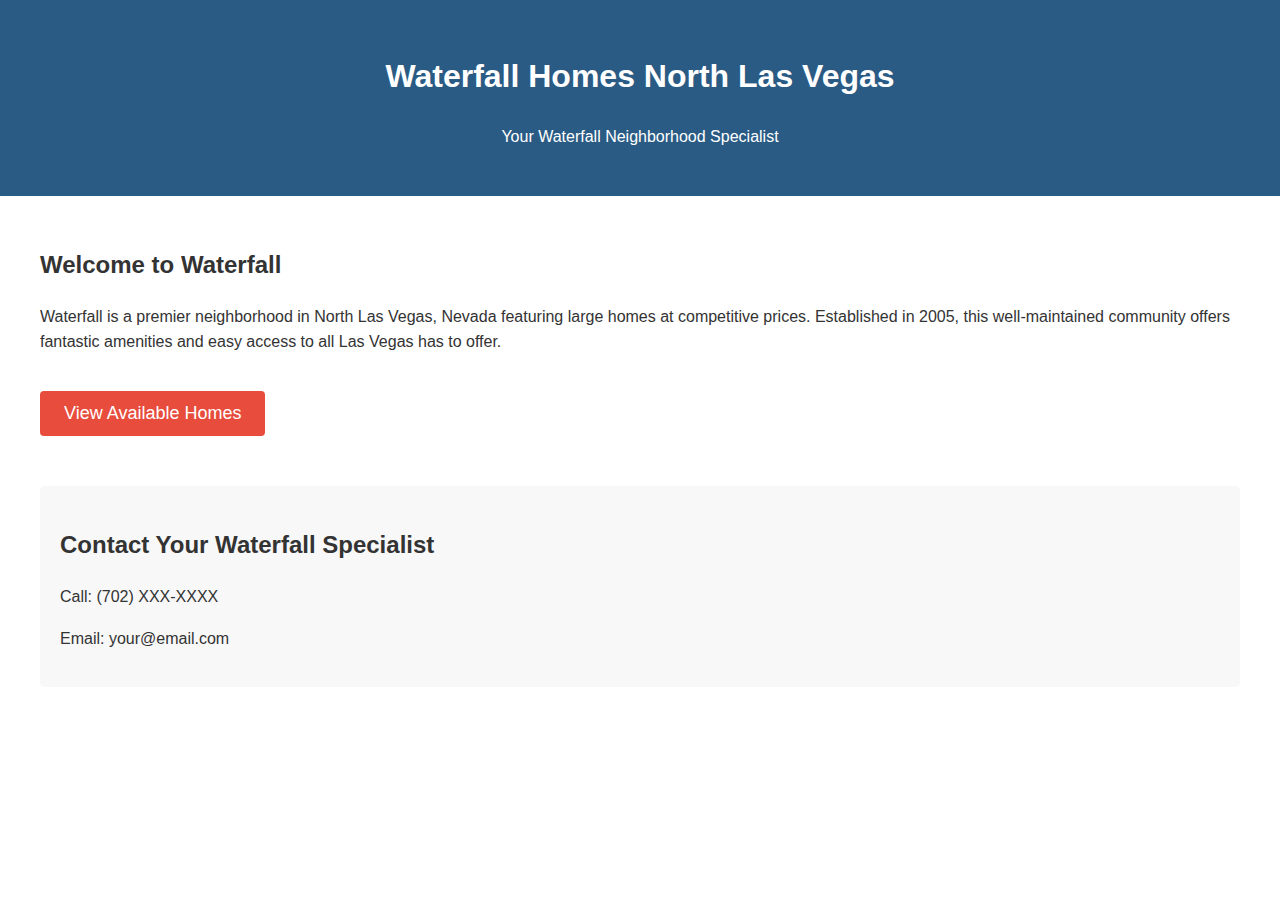
==== index.html @ 0649a9f4 "Create index.html" ====
<!DOCTYPE html>
<html lang="en">
<head>
    <meta charset="UTF-8">
    <meta name="viewport" content="width=device-width, initial-scale=1.0">
    <title>Waterfall Homes North Las Vegas | Real Estate Specialist</title>
    <meta name="description" content="Find homes for sale in the Waterfall neighborhood of North Las Vegas, NV. Your local real estate specialist for the Waterfall community.">
    <style>
        body { font-family: Arial, sans-serif; margin: 0; padding: 0; line-height: 1.6; color: #333; }
        header { background: #2a5b84; color: white; padding: 30px 20px; text-align: center; }
        main { max-width: 1200px; margin: 0 auto; padding: 30px 20px; }
        .cta-button { background: #e74c3c; color: white; padding: 12px 24px; border: none; border-radius: 4px; font-size: 18px; cursor: pointer; margin: 20px 0; }
        .contact { background: #f8f8f8; padding: 20px; border-radius: 5px; margin-top: 30px; }
    </style>
</head>
<body>
    <header>
        <h1>Waterfall Homes North Las Vegas</h1>
        <p>Your Waterfall Neighborhood Specialist</p>
    </header>
    <main>
        <h2>Welcome to Waterfall</h2>
        <p>Waterfall is a premier neighborhood in North Las Vegas, Nevada featuring large homes at competitive prices. Established in 2005, this well-maintained community offers fantastic amenities and easy access to all Las Vegas has to offer.</p>
        
        <button class="cta-button">View Available Homes</button>
        
        <div class="contact">
            <h2>Contact Your Waterfall Specialist</h2>
            <p>Call: (702) XXX-XXXX</p>
            <p>Email: your@email.com</p>
        </div>
    </main>
</body>
</html>
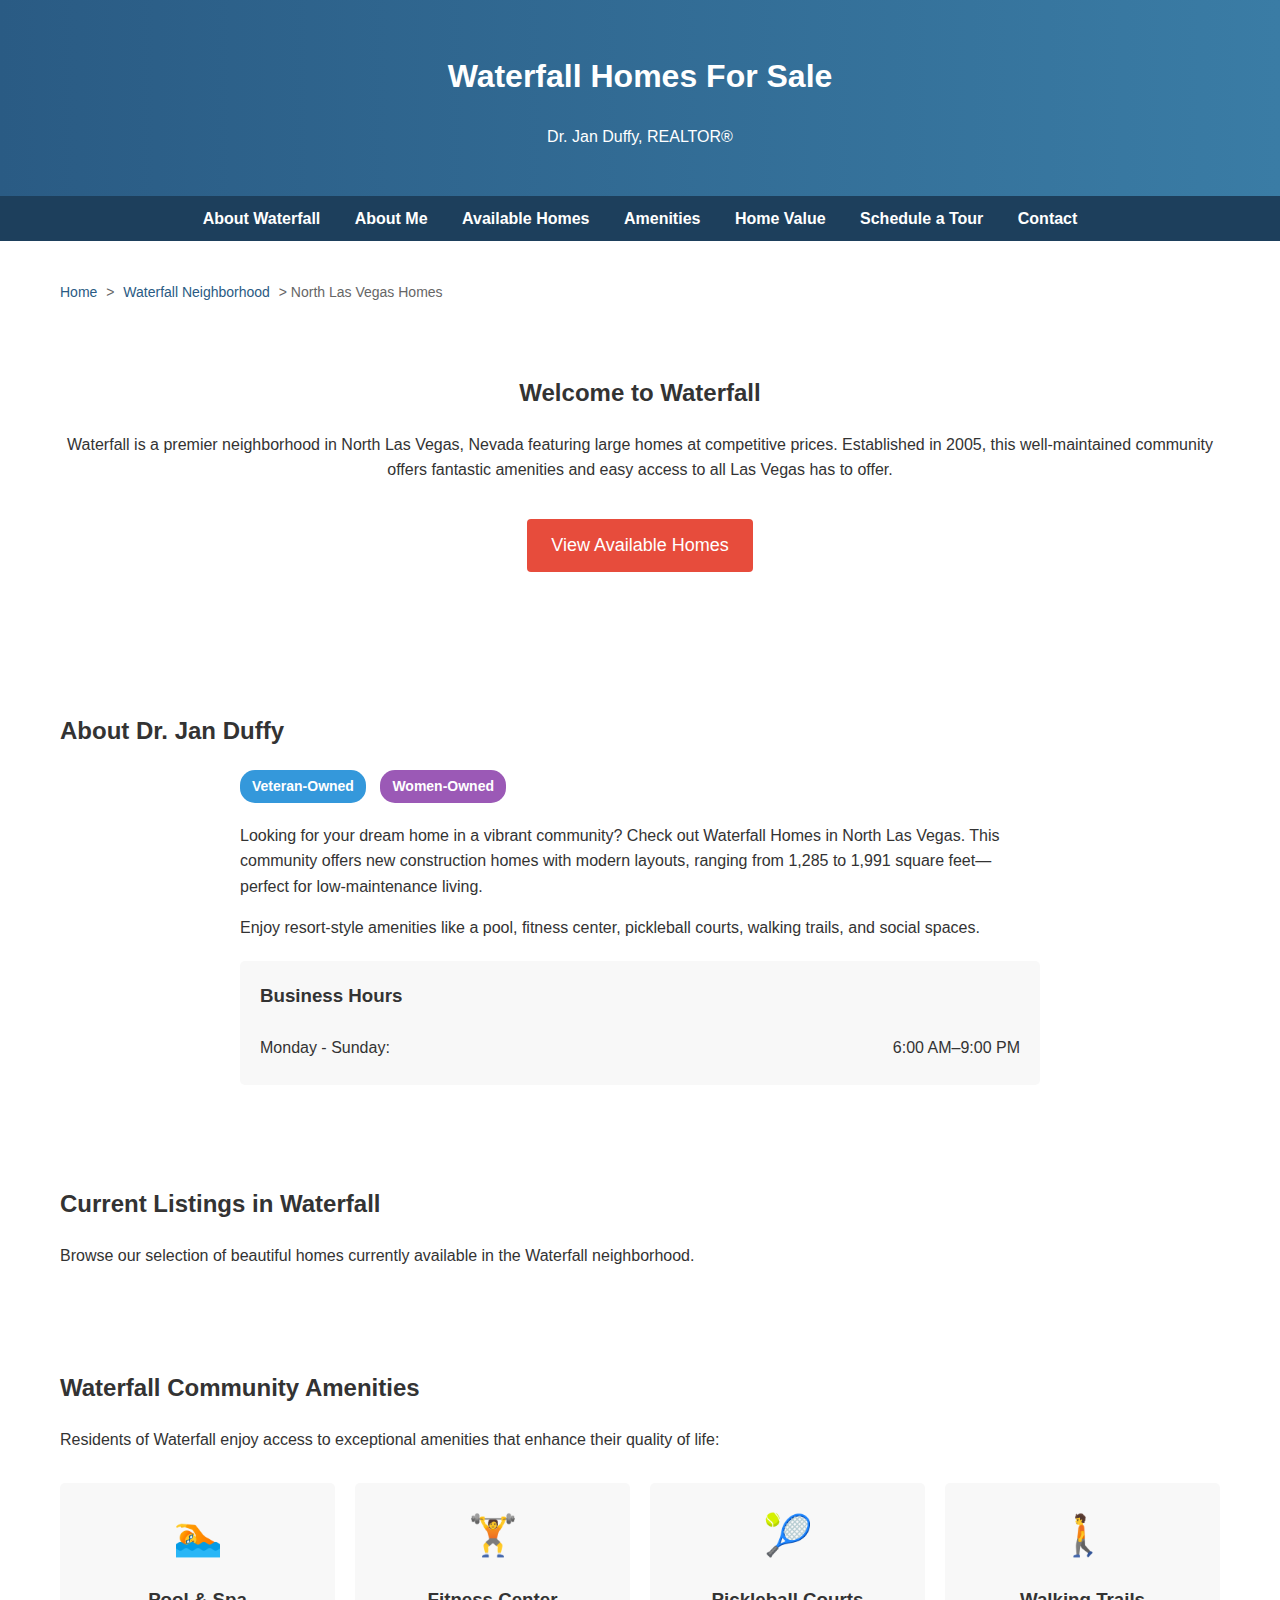
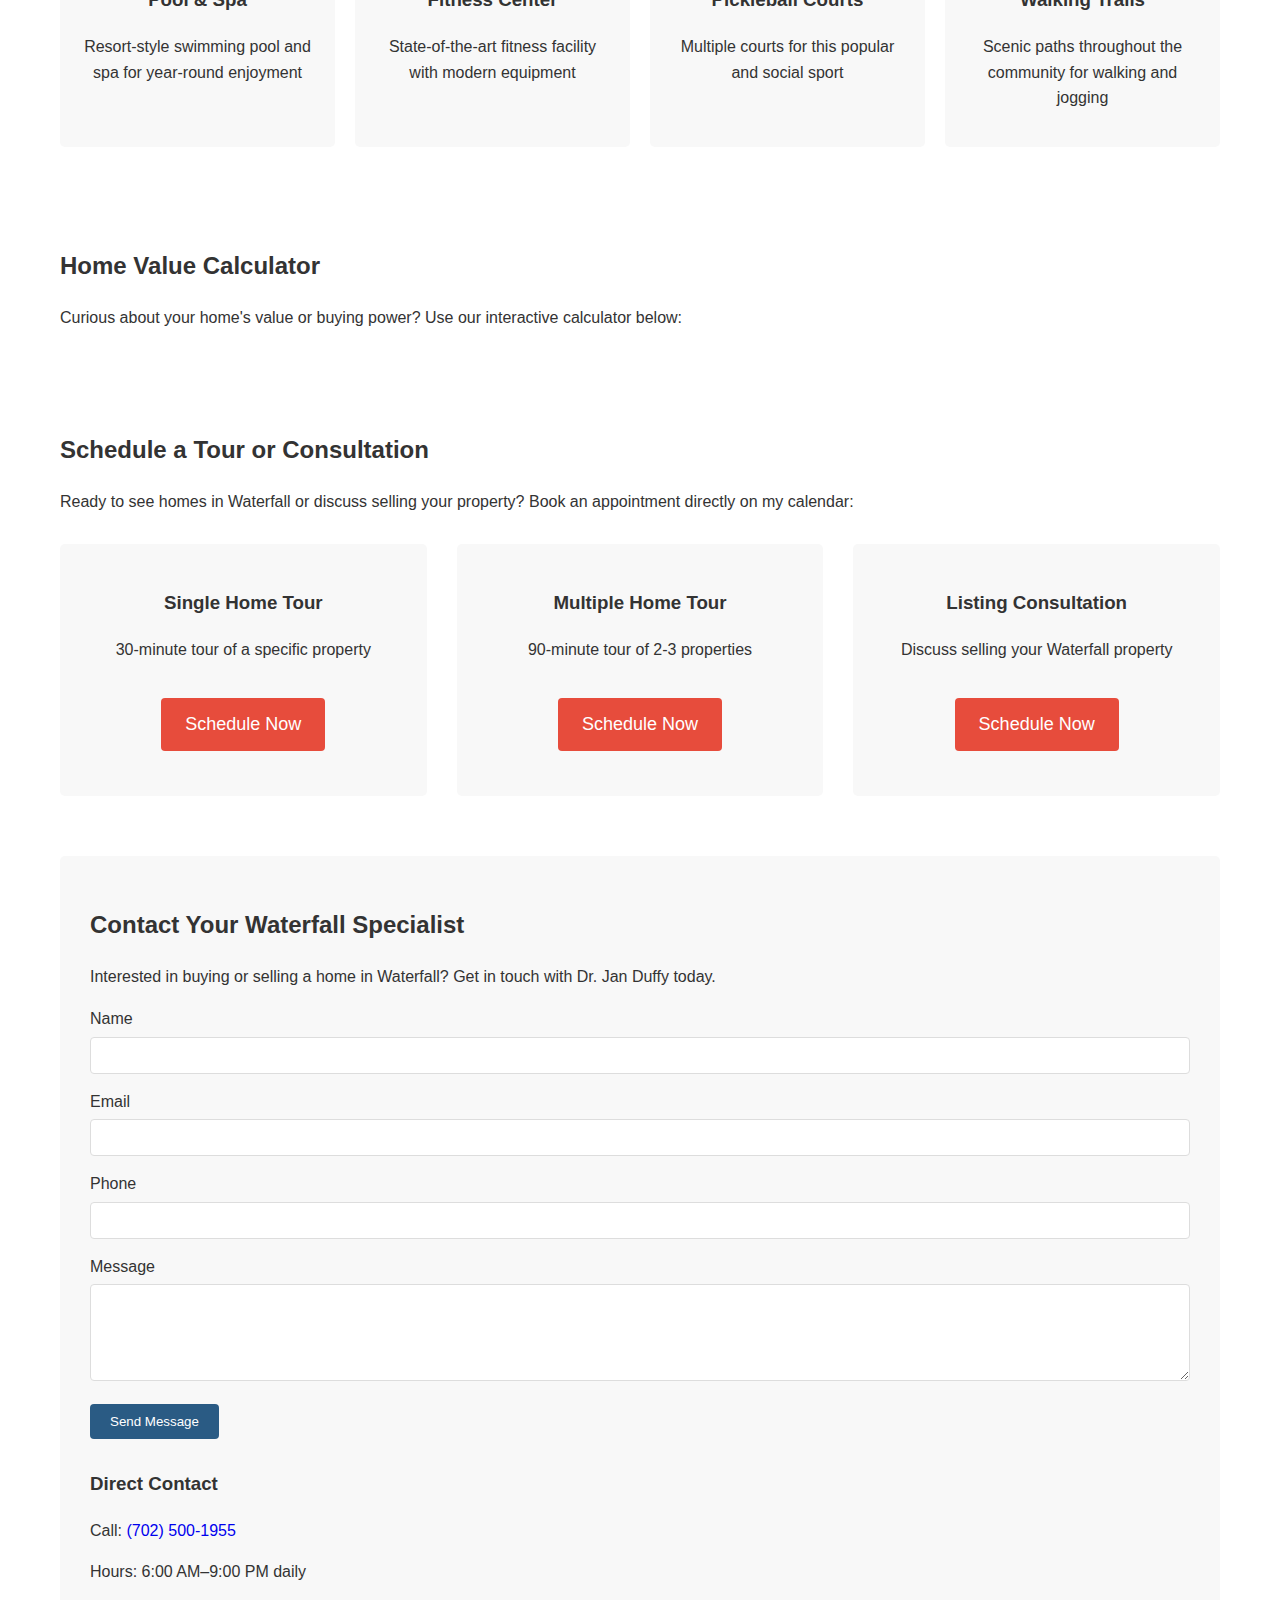
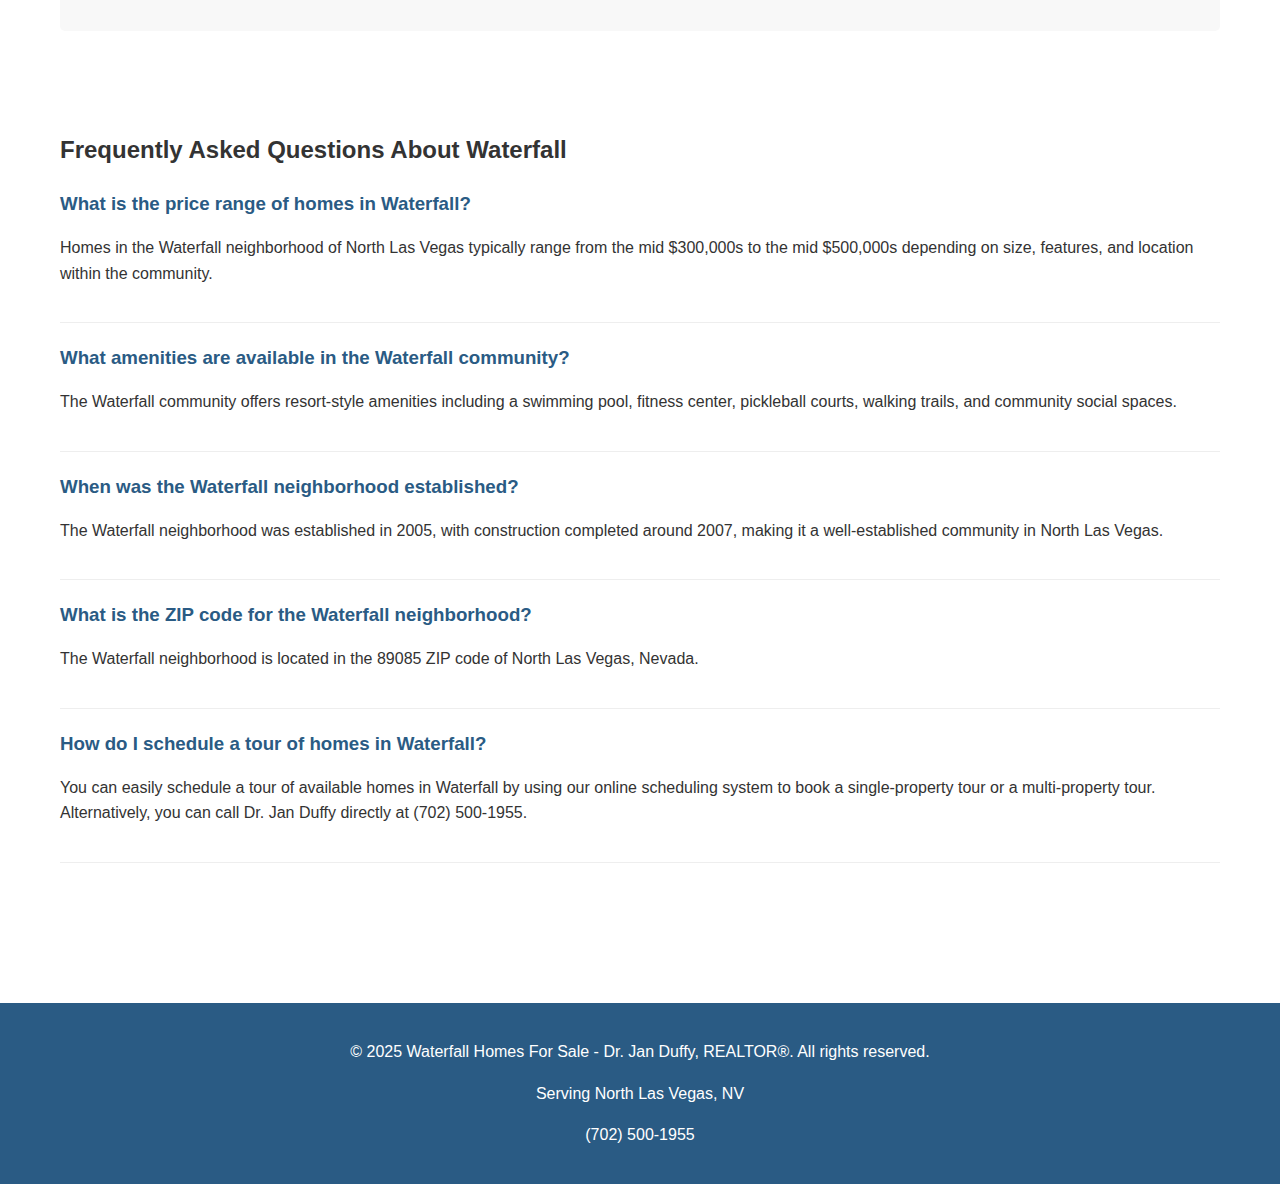
==== commit 848a3173: "Update index.html" ====
--- a/index.html
+++ b/index.html
@@ -3,32 +3,457 @@
 <head>
     <meta charset="UTF-8">
     <meta name="viewport" content="width=device-width, initial-scale=1.0">
-    <title>Waterfall Homes North Las Vegas | Real Estate Specialist</title>
-    <meta name="description" content="Find homes for sale in the Waterfall neighborhood of North Las Vegas, NV. Your local real estate specialist for the Waterfall community.">
+    
+    <!-- Primary Meta Tags -->
+    <title>Waterfall Homes For Sale - Dr. Jan Duffy, REALTOR® | North Las Vegas</title>
+    <meta name="description" content="Find your dream home in Waterfall, North Las Vegas. Large, modern homes from 1,285 to 1,991 sq ft with resort amenities. Contact Dr. Jan Duffy, REALTOR® today!">
+    <meta name="keywords" content="Waterfall Homes, North Las Vegas real estate, Dr. Jan Duffy, Waterfall neighborhood, homes for sale, 89085, Las Vegas realtor">
+    <meta name="author" content="Dr. Jan Duffy">
+    <meta name="robots" content="index, follow">
+    <link rel="canonical" href="https://www.waterfallhomesnorthlasvegas.com/">
+    
+    <!-- Open Graph / Facebook Meta Tags -->
+    <meta property="og:type" content="website">
+    <meta property="og:url" content="https://www.waterfallhomesnorthlasvegas.com/">
+    <meta property="og:title" content="Waterfall Homes For Sale - North Las Vegas Real Estate">
+    <meta property="og:description" content="Find your dream home in Waterfall, North Las Vegas. Large, modern homes with resort amenities. Contact Dr. Jan Duffy today!">
+    <meta property="og:image" content="https://placehold.co/1200x630">
+    <meta property="og:locale" content="en_US">
+    
+    <!-- Twitter Meta Tags -->
+    <meta name="twitter:card" content="summary_large_image">
+    <meta name="twitter:url" content="https://www.waterfallhomesnorthlasvegas.com/">
+    <meta name="twitter:title" content="Waterfall Homes For Sale - North Las Vegas Real Estate">
+    <meta name="twitter:description" content="Find your dream home in Waterfall, North Las Vegas. Large, modern homes with resort amenities. Contact Dr. Jan Duffy today!">
+    <meta name="twitter:image" content="https://placehold.co/1200x630">
+    
+    <!-- Schema Markup for Real Estate Agent -->
+    <script type="application/ld+json">
+    {
+      "@context": "https://schema.org",
+      "@type": "RealEstateAgent",
+      "name": "Dr. Jan Duffy, REALTOR®",
+      "image": "https://placehold.co/600x400",
+      "url": "https://www.waterfallhomesnorthlasvegas.com",
+      "telephone": "(702) 500-1955",
+      "address": {
+        "@type": "PostalAddress",
+        "addressLocality": "North Las Vegas",
+        "addressRegion": "NV",
+        "postalCode": "89085",
+        "addressCountry": "US"
+      },
+      "geo": {
+        "@type": "GeoCoordinates",
+        "latitude": 36.2841,
+        "longitude": -115.1901
+      },
+      "openingHoursSpecification": [
+        {
+          "@type": "OpeningHoursSpecification",
+          "dayOfWeek": ["Monday", "Tuesday", "Wednesday", "Thursday", "Friday", "Saturday", "Sunday"],
+          "opens": "06:00",
+          "closes": "21:00"
+        }
+      ],
+      "sameAs": [
+        "https://www.linkedin.com/company/WaterfallHomes"
+      ],
+      "areaServed": {
+        "@type": "City",
+        "name": "North Las Vegas"
+      },
+      "priceRange": "$$",
+      "makesOffer": {
+        "@type": "Offer",
+        "itemOffered": {
+          "@type": "Service",
+          "name": "Real Estate Services in Waterfall Neighborhood"
+        }
+      }
+    }
+    </script>
+    
+    <!-- Schema Markup for Residence/Neighborhood -->
+    <script type="application/ld+json">
+    {
+      "@context": "https://schema.org",
+      "@type": "Residence",
+      "name": "Waterfall Neighborhood",
+      "description": "Waterfall is a premier neighborhood in North Las Vegas, Nevada featuring large homes at competitive prices. Established in 2005, this well-maintained community offers fantastic amenities and easy access to all Las Vegas has to offer.",
+      "geo": {
+        "@type": "GeoCoordinates",
+        "latitude": 36.2841,
+        "longitude": -115.1901
+      },
+      "containedInPlace": {
+        "@type": "City",
+        "name": "North Las Vegas",
+        "containedInPlace": {
+          "@type": "State",
+          "name": "Nevada"
+        }
+      },
+      "amenityFeature": [
+        {
+          "@type": "LocationFeatureSpecification",
+          "name": "Swimming Pool",
+          "value": true
+        },
+        {
+          "@type": "LocationFeatureSpecification",
+          "name": "Fitness Center",
+          "value": true
+        },
+        {
+          "@type": "LocationFeatureSpecification",
+          "name": "Pickleball Courts",
+          "value": true
+        },
+        {
+          "@type": "LocationFeatureSpecification",
+          "name": "Walking Trails",
+          "value": true
+        }
+      ]
+    }
+    </script>
+    
+    <!-- FAQ Schema -->
+    <script type="application/ld+json">
+    {
+      "@context": "https://schema.org",
+      "@type": "FAQPage",
+      "mainEntity": [
+        {
+          "@type": "Question",
+          "name": "What is the price range of homes in Waterfall?",
+          "acceptedAnswer": {
+            "@type": "Answer",
+            "text": "Homes in the Waterfall neighborhood of North Las Vegas typically range from the mid $300,000s to the mid $500,000s depending on size, features, and location within the community."
+          }
+        },
+        {
+          "@type": "Question",
+          "name": "What amenities are available in the Waterfall community?",
+          "acceptedAnswer": {
+            "@type": "Answer",
+            "text": "The Waterfall community offers resort-style amenities including a swimming pool, fitness center, pickleball courts, walking trails, and community social spaces."
+          }
+        },
+        {
+          "@type": "Question",
+          "name": "When was the Waterfall neighborhood established?",
+          "acceptedAnswer": {
+            "@type": "Answer",
+            "text": "The Waterfall neighborhood was established in 2005, with construction completed around 2007, making it a well-established community in North Las Vegas."
+          }
+        }
+      ]
+    }
+    </script>
+    
+    <!-- RealScout Widget -->
+    <script src="https://em.realscout.com/widgets/realscout-web-components.umd.js" type="module"></script>
     <style>
-        body { font-family: Arial, sans-serif; margin: 0; padding: 0; line-height: 1.6; color: #333; }
-        header { background: #2a5b84; color: white; padding: 30px 20px; text-align: center; }
-        main { max-width: 1200px; margin: 0 auto; padding: 30px 20px; }
-        .cta-button { background: #e74c3c; color: white; padding: 12px 24px; border: none; border-radius: 4px; font-size: 18px; cursor: pointer; margin: 20px 0; }
-        .contact { background: #f8f8f8; padding: 20px; border-radius: 5px; margin-top: 30px; }
+      realscout-office-listings {
+        --rs-listing-divider-color: rgb(101, 141, 172);
+        width: 100%;
+      }
+    </style>
+    
+    <style>
+        /* Base Styles */
+        * {box-sizing: border-box;}
+        body {font-family: 'Arial', sans-serif; margin: 0; padding: 0; line-height: 1.6; color: #333;}
+        a {text-decoration: none;}
+        img {max-width: 100%;}
+        
+        /* Layout */
+        header {background: linear-gradient(to right, #2a5b84, #3a7ca5); color: white; padding: 30px 20px; text-align: center;}
+        nav {background: #1d3f5c; padding: 10px 0; text-align: center; position: sticky; top: 0; z-index: 100;}
+        nav a {color: white; margin: 0 15px; padding: 5px 0; font-weight: bold;}
+        nav a:hover {border-bottom: 2px solid white;}
+        main {max-width: 1200px; margin: 0 auto; padding: 30px 20px;}
+        section {margin-bottom: 60px; padding-top: 20px;}
+        
+        /* Components */
+        .hero {text-align: center; padding: 20px 0;}
+        .cta-button {background: #e74c3c; color: white; padding: 12px 24px; border: none; border-radius: 4px; font-size: 18px; cursor: pointer; margin: 20px 0; display: inline-block;}
+        .cta-button:hover {background: #c0392b;}
+        .contact {background: #f8f8f8; padding: 30px; border-radius: 5px; margin-top: 30px;}
+        
+        /* Badges */
+        .badges {margin: 20px 0;}
+        .badge {display: inline-block; padding: 5px 12px; margin-right: 10px; border-radius: 15px; font-size: 14px; font-weight: bold;}
+        .badge.veteran {background: #3498db; color: white;}
+        .badge.women {background: #9b59b6; color: white;}
+        
+        /* About Business */
+        .about-content {max-width: 800px; margin: 0 auto;}
+        
+        /* Listings Grid */
+        .listings {display: grid; grid-template-columns: repeat(auto-fill, minmax(300px, 1fr)); gap: 30px; margin-top: 30px;}
+        .listing-card {border: 1px solid #ddd; border-radius: 5px; overflow: hidden; transition: transform 0.3s ease;}
+        .listing-card:hover {transform: translateY(-5px); box-shadow: 0 10px 20px rgba(0,0,0,0.1);}
+        .listing-img {height: 200px; background: #eee; background-size: cover; background-position: center;}
+        .listing-details {padding: 15px;}
+        
+        /* Amenities */
+        .amenities-grid {display: grid; grid-template-columns: repeat(auto-fill, minmax(250px, 1fr)); gap: 20px; margin-top: 30px;}
+        .amenity-item {background: #f8f8f8; border-radius: 5px; padding: 20px; text-align: center;}
+        .amenity-icon {font-size: 40px; margin-bottom: 15px; color: #2a5b84;}
+        
+        /* Calendly Section */
+        .calendly-options {display: grid; grid-template-columns: repeat(auto-fit, minmax(250px, 1fr)); gap: 30px; margin-top: 30px;}
+        .calendly-option {background: #f8f8f8; padding: 25px; border-radius: 5px; text-align: center; transition: transform 0.3s ease;}
+        .calendly-option:hover {transform: translateY(-5px); box-shadow: 0 10px 20px rgba(0,0,0,0.1);}
+        
+        /* Form */
+        .form-group {margin-bottom: 15px;}
+        label {display: block; margin-bottom: 5px;}
+        input, textarea {width: 100%; padding: 10px; border: 1px solid #ddd; border-radius: 4px;}
+        button[type="submit"] {background: #2a5b84; color: white; border: none; padding: 10px 20px; border-radius: 4px; cursor: pointer;}
+        
+        /* Footer */
+        footer {background: #2a5b84; color: white; text-align: center; padding: 20px; margin-top: 50px;}
+        
+        /* Business Hours */
+        .business-hours {background: #f8f8f8; padding: 20px; border-radius: 5px; margin-top: 20px;}
+        .business-hours h3 {margin-top: 0;}
+        .hours-row {display: flex; justify-content: space-between; padding: 5px 0; border-bottom: 1px solid #eee;}
+        .hours-row:last-child {border-bottom: none;}
+        
+        /* FAQ Section */
+        .faq-section {margin-top: 40px;}
+        .faq-item {margin-bottom: 20px; border-bottom: 1px solid #eee; padding-bottom: 20px;}
+        .faq-item h3 {margin-bottom: 10px; color: #2a5b84;}
+        
+        /* Breadcrumbs for SEO */
+        .breadcrumbs {padding: 10px 0; font-size: 14px; color: #666; margin-bottom: 20px;}
+        .breadcrumbs a {color: #2a5b84; margin: 0 5px;}
+        .breadcrumbs a:first-child {margin-left: 0;}
+        
+        /* Responsive adjustments */
+        @media (max-width: 768px) {
+            nav {overflow-x: auto; white-space: nowrap;}
+            nav a {margin: 0 10px;}
+            .calendly-options, .amenities-grid {grid-template-columns: 1fr;}
+        }
     </style>
 </head>
 <body>
     <header>
-        <h1>Waterfall Homes North Las Vegas</h1>
-        <p>Your Waterfall Neighborhood Specialist</p>
+        <h1>Waterfall Homes For Sale</h1>
+        <p>Dr. Jan Duffy, REALTOR®</p>
     </header>
+    
+    <nav>
+        <a href="#about">About Waterfall</a>
+        <a href="#about-business">About Me</a>
+        <a href="#listings">Available Homes</a>
+        <a href="#amenities">Amenities</a>
+        <a href="#homebot">Home Value</a>
+        <a href="#schedule">Schedule a Tour</a>
+        <a href="#contact">Contact</a>
+    </nav>
+    
     <main>
-        <h2>Welcome to Waterfall</h2>
-        <p>Waterfall is a premier neighborhood in North Las Vegas, Nevada featuring large homes at competitive prices. Established in 2005, this well-maintained community offers fantastic amenities and easy access to all Las Vegas has to offer.</p>
-        
-        <button class="cta-button">View Available Homes</button>
-        
-        <div class="contact">
+        <!-- Breadcrumbs for SEO -->
+        <div class="breadcrumbs">
+            <a href="/">Home</a> &gt;
+            <a href="#about">Waterfall Neighborhood</a> &gt;
+            <span>North Las Vegas Homes</span>
+        </div>
+        
+        <section id="about" class="hero">
+            <h2>Welcome to Waterfall</h2>
+            <p>Waterfall is a premier neighborhood in North Las Vegas, Nevada featuring large homes at competitive prices. Established in 2005, this well-maintained community offers fantastic amenities and easy access to all Las Vegas has to offer.</p>
+            <a href="#listings" class="cta-button" aria-label="View available homes in Waterfall">View Available Homes</a>
+        </section>
+        
+        <section id="about-business">
+            <h2>About Dr. Jan Duffy</h2>
+            <div class="about-content">
+                <div class="badges">
+                    <span class="badge veteran">Veteran-Owned</span>
+                    <span class="badge women">Women-Owned</span>
+                </div>
+                <p>Looking for your dream home in a vibrant community? Check out Waterfall Homes in North Las Vegas. This community offers new construction homes with modern layouts, ranging from 1,285 to 1,991 square feet—perfect for low-maintenance living.</p>
+                <p>Enjoy resort-style amenities like a pool, fitness center, pickleball courts, walking trails, and social spaces.</p>
+                
+                <div class="business-hours">
+                    <h3>Business Hours</h3>
+                    <div class="hours-row">
+                        <span>Monday - Sunday:</span>
+                        <span>6:00 AM–9:00 PM</span>
+                    </div>
+                </div>
+            </div>
+        </section>
+        
+        <section id="listings">
+            <h2>Current Listings in Waterfall</h2>
+            <p>Browse our selection of beautiful homes currently available in the Waterfall neighborhood.</p>
+            
+            <realscout-office-listings agent-encoded-id="QWdlbnQtMjI1MDUw" sort-order="STATUS_AND_SIGNIFICANT_CHANGE" listing-status="For Sale" property-types="SFR,MF"></realscout-office-listings>
+        </section>
+        
+        <section id="amenities">
+            <h2>Waterfall Community Amenities</h2>
+            <p>Residents of Waterfall enjoy access to exceptional amenities that enhance their quality of life:</p>
+            
+            <div class="amenities-grid">
+                <div class="amenity-item">
+                    <div class="amenity-icon" aria-hidden="true">🏊</div>
+                    <h3>Pool & Spa</h3>
+                    <p>Resort-style swimming pool and spa for year-round enjoyment</p>
+                </div>
+                
+                <div class="amenity-item">
+                    <div class="amenity-icon" aria-hidden="true">🏋️</div>
+                    <h3>Fitness Center</h3>
+                    <p>State-of-the-art fitness facility with modern equipment</p>
+                </div>
+                
+                <div class="amenity-item">
+                    <div class="amenity-icon" aria-hidden="true">🎾</div>
+                    <h3>Pickleball Courts</h3>
+                    <p>Multiple courts for this popular and social sport</p>
+                </div>
+                
+                <div class="amenity-item">
+                    <div class="amenity-icon" aria-hidden="true">🚶</div>
+                    <h3>Walking Trails</h3>
+                    <p>Scenic paths throughout the community for walking and jogging</p>
+                </div>
+            </div>
+        </section>
+        
+        <section id="homebot">
+            <h2>Home Value Calculator</h2>
+            <p>Curious about your home's value or buying power? Use our interactive calculator below:</p>
+            
+            <div id="homebot_homeowner"></div>
+            <script>
+                (function (h,b) {
+                    var w = window, d = document, s = 'script', x, y;
+                    w['__hb_namespace'] = h;
+                    w[h] = w[h] || function () { (w[h].q=w[h].q||[]).push(arguments) };
+                    y = d.createElement(s);
+                    x = d.getElementsByTagName(s)[0];
+                    y.async = 1;
+                    y.src = b;
+                    x.parentNode.insertBefore(y,x)
+                })('Homebot','https://embed.homebotapp.com/lgw/v1/widget.js');
+                Homebot('#homebot_homeowner', '35de8cf0a487cf0fec06278f2023805ea02eba0b58960a43',{'theme':'dark-mode-theme'})
+            </script>
+        </section>
+        
+        <section id="schedule">
+            <h2>Schedule a Tour or Consultation</h2>
+            <p>Ready to see homes in Waterfall or discuss selling your property? Book an appointment directly on my calendar:</p>
+            
+            <div class="calendly-options">
+                <div class="calendly-option">
+                    <h3>Single Home Tour</h3>
+                    <p>30-minute tour of a specific property</p>
+                    <a href="https://calendly.com/drjanduffy/1-home-tour-30-mins" target="_blank" rel="noopener" class="cta-button" aria-label="Schedule a single home tour">Schedule Now</a>
+                </div>
+                
+                <div class="calendly-option">
+                    <h3>Multiple Home Tour</h3>
+                    <p>90-minute tour of 2-3 properties</p>
+                    <a href="https://calendly.com/drjanduffy/2-3-home-tour-90-mins" target="_blank" rel="noopener" class="cta-button" aria-label="Schedule a multiple home tour">Schedule Now</a>
+                </div>
+                
+                <div class="calendly-option">
+                    <h3>Listing Consultation</h3>
+                    <p>Discuss selling your Waterfall property</p>
+                    <a href="https://calendly.com/drjanduffy/listing-consultation" target="_blank" rel="noopener" class="cta-button" aria-label="Schedule a listing consultation">Schedule Now</a>
+                </div>
+            </div>
+        </section>
+        
+        <section id="contact" class="contact">
             <h2>Contact Your Waterfall Specialist</h2>
-            <p>Call: (702) XXX-XXXX</p>
-            <p>Email: your@email.com</p>
-        </div>
+            <p>Interested in buying or selling a home in Waterfall? Get in touch with Dr. Jan Duffy today.</p>
+            
+            <form id="contact-form" aria-label="Contact form">
+                <div class="form-group">
+                    <label for="name">Name</label>
+                    <input type="text" id="name" name="name" required aria-required="true">
+                </div>
+                
+                <div class="form-group">
+                    <label for="email">Email</label>
+                    <input type="email" id="email" name="email" required aria-required="true">
+                </div>
+                
+                <div class="form-group">
+                    <label for="phone">Phone</label>
+                    <input type="tel" id="phone" name="phone">
+                </div>
+                
+                <div class="form-group">
+                    <label for="message">Message</label>
+                    <textarea id="message" name="message" rows="5" required aria-required="true"></textarea>
+                </div>
+                
+                <button type="submit">Send Message</button>
+            </form>
+            
+            <div style="margin-top: 30px;">
+                <h3>Direct Contact</h3>
+                <p>Call: <a href="tel:7025001955" aria-label="Call Dr. Jan Duffy">(702) 500-1955</a></p>
+                <p>Hours: 6:00 AM–9:00 PM daily</p>
+            </div>
+        </section>
+        
+        <!-- FAQ Section for SEO -->
+        <section id="faq" class="faq-section">
+            <h2>Frequently Asked Questions About Waterfall</h2>
+            
+            <div class="faq-item" id="faq-1">
+                <h3>What is the price range of homes in Waterfall?</h3>
+                <p>Homes in the Waterfall neighborhood of North Las Vegas typically range from the mid $300,000s to the mid $500,000s depending on size, features, and location within the community.</p>
+            </div>
+            
+            <div class="faq-item" id="faq-2">
+                <h3>What amenities are available in the Waterfall community?</h3>
+                <p>The Waterfall community offers resort-style amenities including a swimming pool, fitness center, pickleball courts, walking trails, and community social spaces.</p>
+            </div>
+            
+            <div class="faq-item" id="faq-3">
+                <h3>When was the Waterfall neighborhood established?</h3>
+                <p>The Waterfall neighborhood was established in 2005, with construction completed around 2007, making it a well-established community in North Las Vegas.</p>
+            </div>
+            
+            <div class="faq-item" id="faq-4">
+                <h3>What is the ZIP code for the Waterfall neighborhood?</h3>
+                <p>The Waterfall neighborhood is located in the 89085 ZIP code of North Las Vegas, Nevada.</p>
+            </div>
+            
+            <div class="faq-item" id="faq-5">
+                <h3>How do I schedule a tour of homes in Waterfall?</h3>
+                <p>You can easily schedule a tour of available homes in Waterfall by using our online scheduling system to book a single-property tour or a multi-property tour. Alternatively, you can call Dr. Jan Duffy directly at (702) 500-1955.</p>
+            </div>
+        </section>
     </main>
+    
+    <footer>
+        <p>&copy; 2025 Waterfall Homes For Sale - Dr. Jan Duffy, REALTOR®. All rights reserved.</p>
+        <p>Serving North Las Vegas, NV</p>
+        <p><a href="tel:7025001955" style="color: white;">(702) 500-1955</a></p>
+    </footer>
+    
+    <script>
+        // Basic form handling (replace with your preferred method)
+        document.getElementById('contact-form').addEventListener('submit', function(e) {
+            e.preventDefault();
+            alert('Thank you for your message! We will be in touch soon.');
+            this.reset();
+        });
+    </script>
 </body>
 </html>
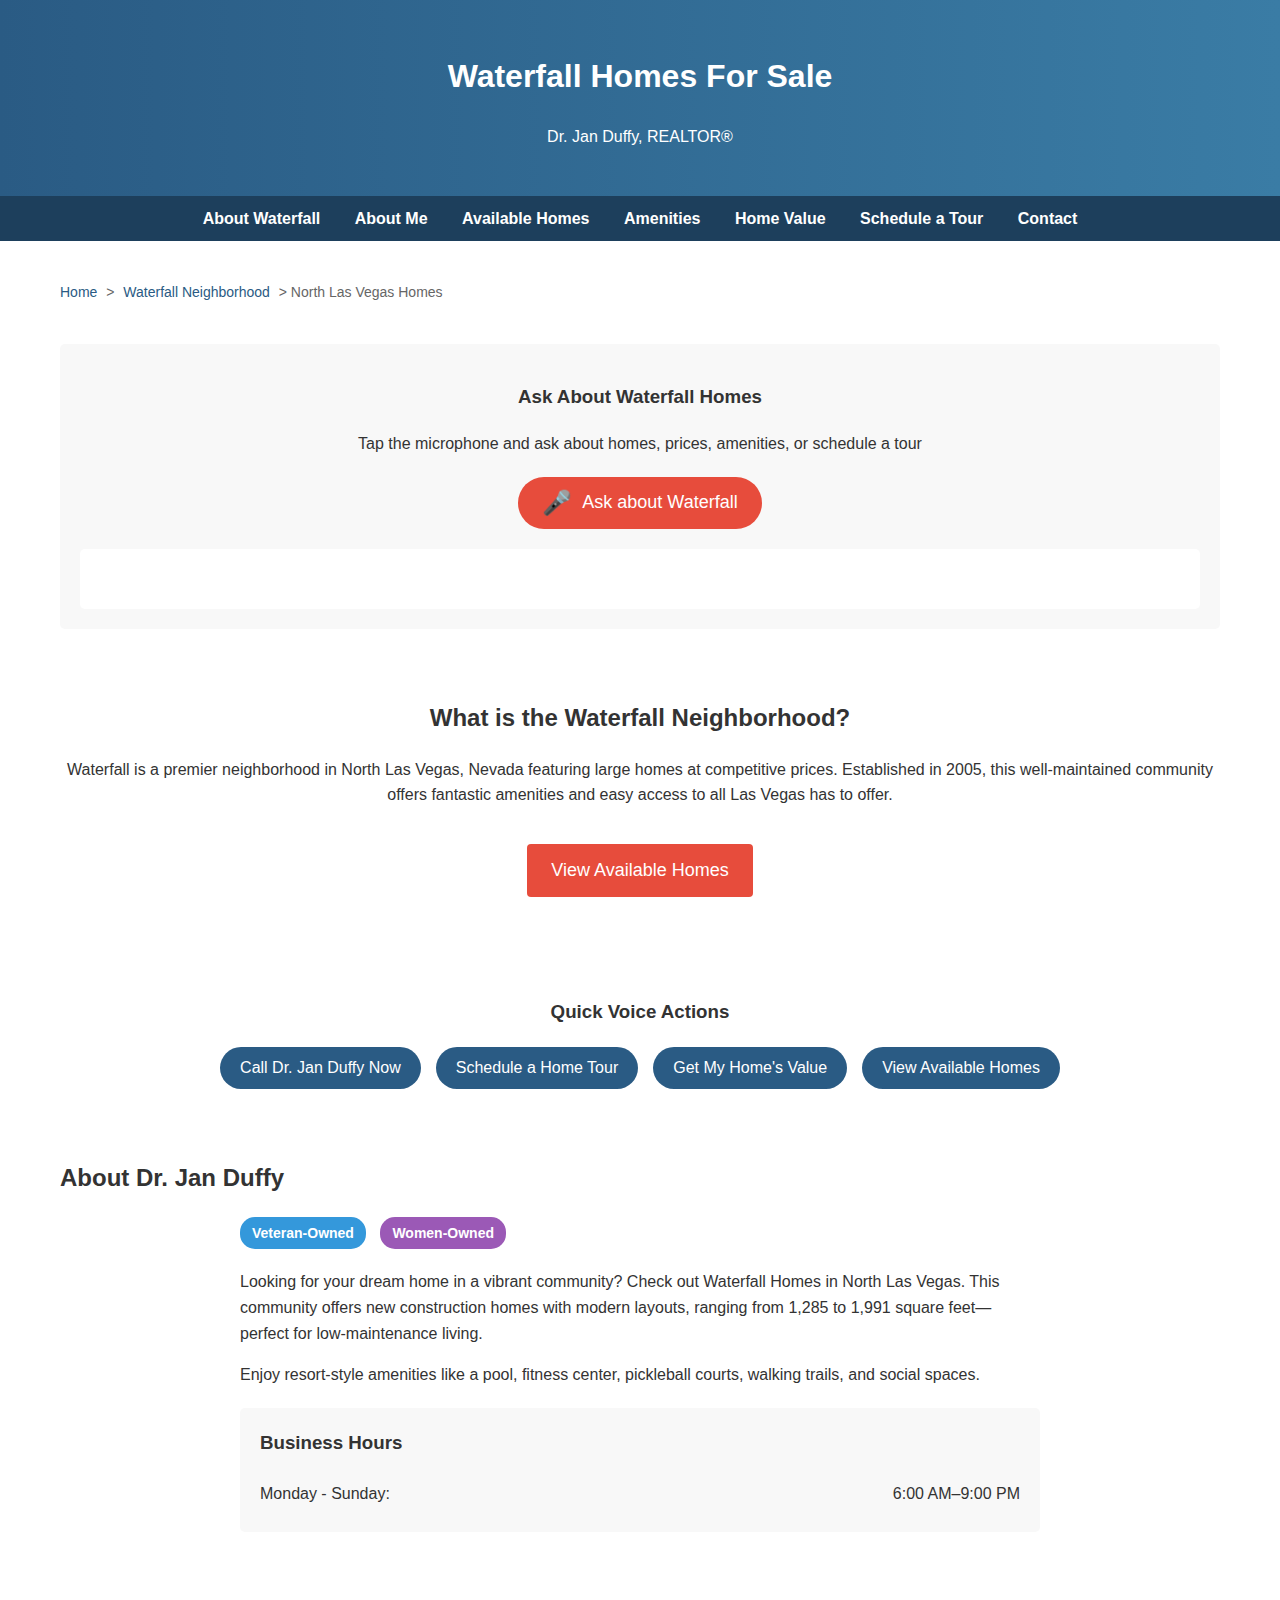
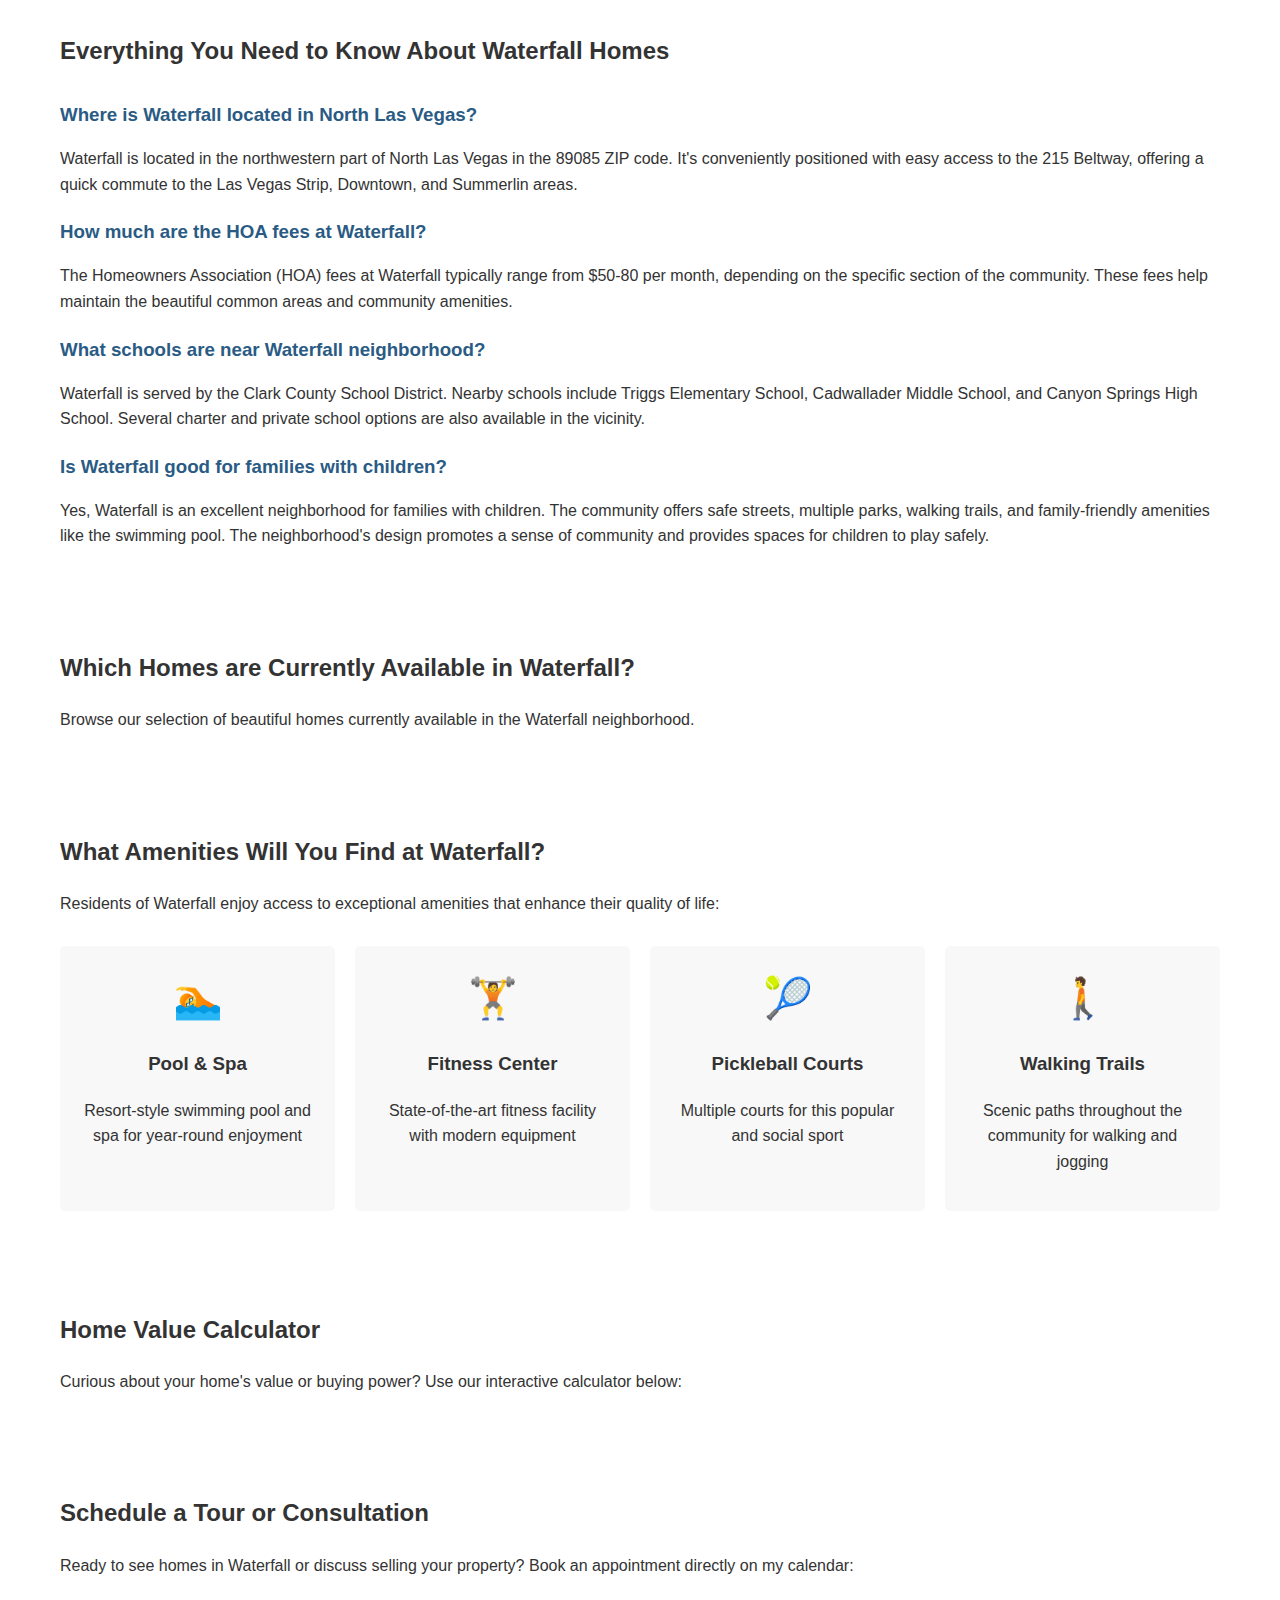
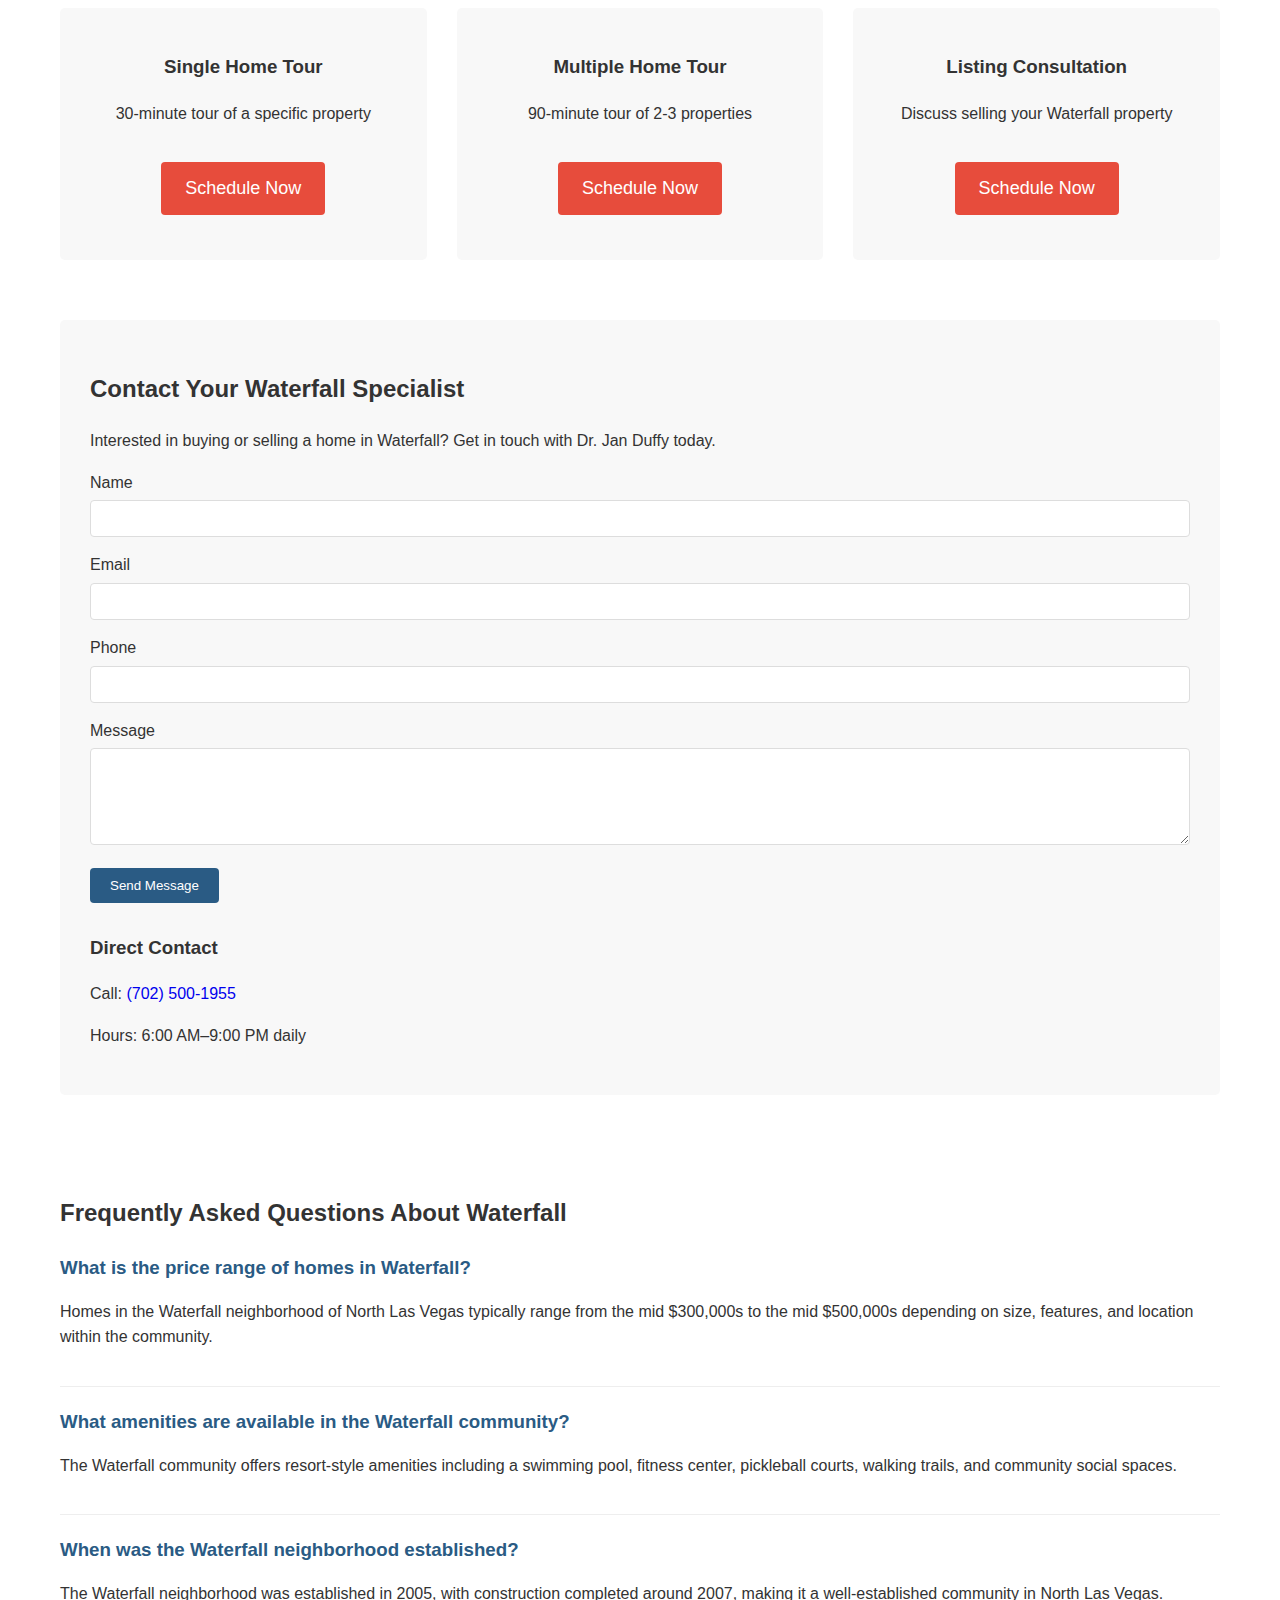
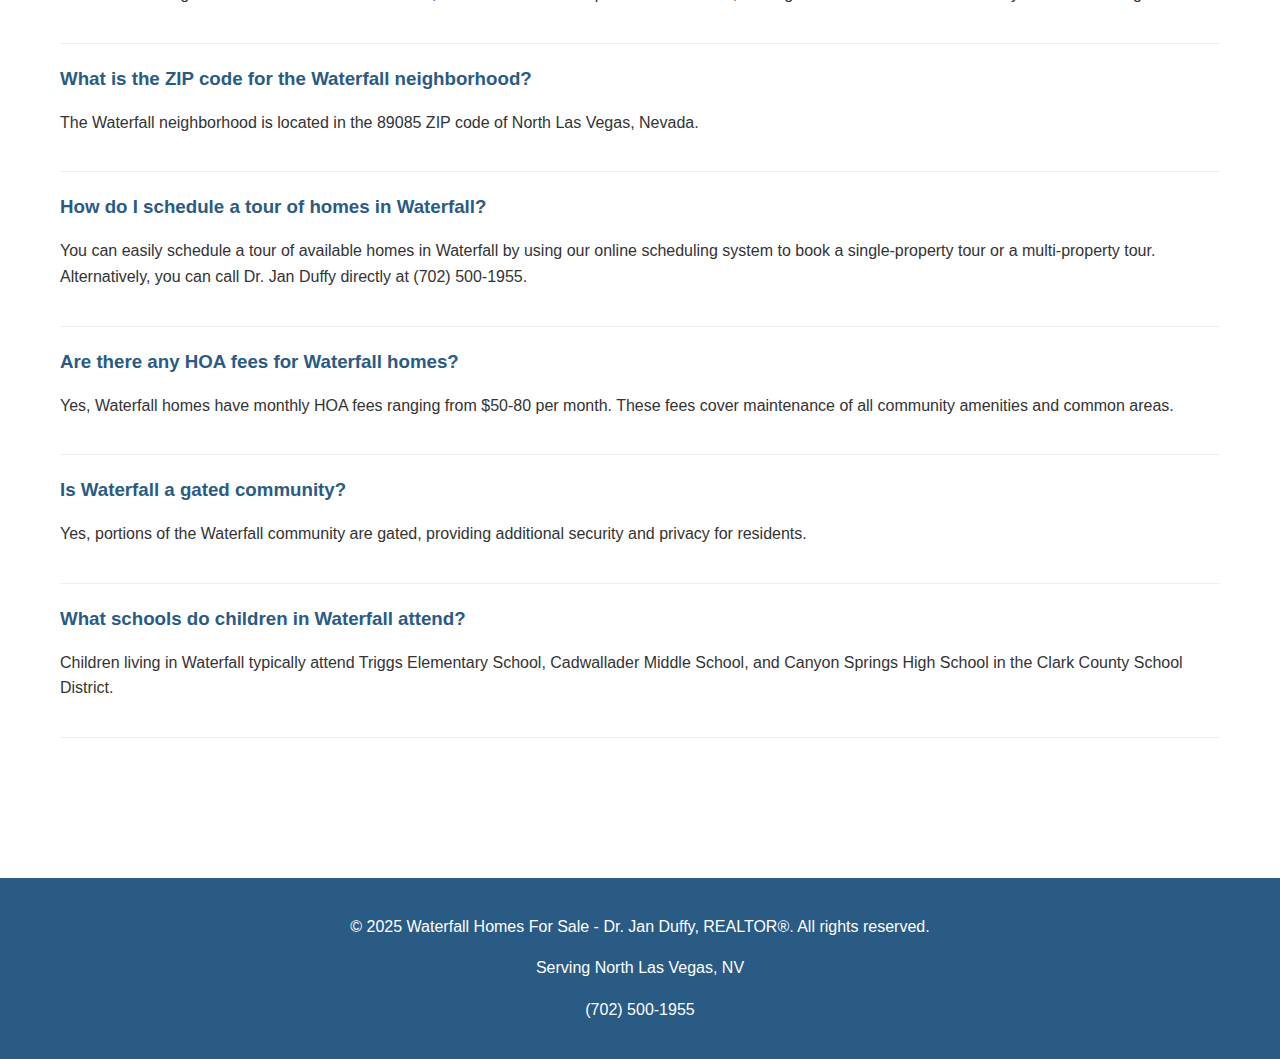
==== commit 6974db9f: "Update index.html" ====
--- a/index.html
+++ b/index.html
@@ -6,7 +6,7 @@
     
     <!-- Primary Meta Tags -->
     <title>Waterfall Homes For Sale - Dr. Jan Duffy, REALTOR® | North Las Vegas</title>
-    <meta name="description" content="Find your dream home in Waterfall, North Las Vegas. Large, modern homes from 1,285 to 1,991 sq ft with resort amenities. Contact Dr. Jan Duffy, REALTOR® today!">
+    <meta name="description" content="Looking for homes in Waterfall, North Las Vegas? Discover spacious modern homes from 1,285 to 1,991 sq ft with resort amenities. Ask Dr. Jan Duffy anything about Waterfall homes today!">
     <meta name="keywords" content="Waterfall Homes, North Las Vegas real estate, Dr. Jan Duffy, Waterfall neighborhood, homes for sale, 89085, Las Vegas realtor">
     <meta name="author" content="Dr. Jan Duffy">
     <meta name="robots" content="index, follow">
@@ -33,9 +33,11 @@
       "@context": "https://schema.org",
       "@type": "RealEstateAgent",
       "name": "Dr. Jan Duffy, REALTOR®",
+      "alternateName": "Waterfall Homes Specialist",
       "image": "https://placehold.co/600x400",
       "url": "https://www.waterfallhomesnorthlasvegas.com",
       "telephone": "(702) 500-1955",
+      "description": "Dr. Jan Duffy is your local Waterfall neighborhood specialist in North Las Vegas, helping buyers find their dream homes and sellers maximize their property value.",
       "address": {
         "@type": "PostalAddress",
         "addressLocality": "North Las Vegas",
@@ -51,7 +53,43 @@
       "openingHoursSpecification": [
         {
           "@type": "OpeningHoursSpecification",
-          "dayOfWeek": ["Monday", "Tuesday", "Wednesday", "Thursday", "Friday", "Saturday", "Sunday"],
+          "dayOfWeek": "Monday",
+          "opens": "06:00",
+          "closes": "21:00"
+        },
+        {
+          "@type": "OpeningHoursSpecification",
+          "dayOfWeek": "Tuesday",
+          "opens": "06:00",
+          "closes": "21:00"
+        },
+        {
+          "@type": "OpeningHoursSpecification",
+          "dayOfWeek": "Wednesday",
+          "opens": "06:00",
+          "closes": "21:00"
+        },
+        {
+          "@type": "OpeningHoursSpecification",
+          "dayOfWeek": "Thursday",
+          "opens": "06:00",
+          "closes": "21:00"
+        },
+        {
+          "@type": "OpeningHoursSpecification",
+          "dayOfWeek": "Friday",
+          "opens": "06:00",
+          "closes": "21:00"
+        },
+        {
+          "@type": "OpeningHoursSpecification",
+          "dayOfWeek": "Saturday",
+          "opens": "06:00",
+          "closes": "21:00"
+        },
+        {
+          "@type": "OpeningHoursSpecification",
+          "dayOfWeek": "Sunday",
           "opens": "06:00",
           "closes": "21:00"
         }
@@ -70,6 +108,36 @@
           "@type": "Service",
           "name": "Real Estate Services in Waterfall Neighborhood"
         }
+      },
+      "hasOfferCatalog": {
+        "@type": "OfferCatalog",
+        "name": "Waterfall Real Estate Services",
+        "itemListElement": [
+          {
+            "@type": "Offer",
+            "itemOffered": {
+              "@type": "Service",
+              "name": "Waterfall Home Buying Representation",
+              "description": "Full service buyer representation for Waterfall home purchases"
+            }
+          },
+          {
+            "@type": "Offer",
+            "itemOffered": {
+              "@type": "Service",
+              "name": "Waterfall Home Selling",
+              "description": "Marketing and selling your Waterfall property for maximum value"
+            }
+          },
+          {
+            "@type": "Offer",
+            "itemOffered": {
+              "@type": "Service",
+              "name": "Waterfall Property Valuation",
+              "description": "Free market analysis of your Waterfall property's current value"
+            }
+          }
+        ]
       }
     }
     </script>
@@ -80,11 +148,19 @@
       "@context": "https://schema.org",
       "@type": "Residence",
       "name": "Waterfall Neighborhood",
-      "description": "Waterfall is a premier neighborhood in North Las Vegas, Nevada featuring large homes at competitive prices. Established in 2005, this well-maintained community offers fantastic amenities and easy access to all Las Vegas has to offer.",
+      "description": "Waterfall is a premier neighborhood in North Las Vegas, Nevada featuring spacious homes from 1,285 to 1,991 square feet at competitive prices starting in the mid $300,000s. Established in 2005, this well-maintained gated community offers resort-style amenities including swimming pools, fitness center, and walking trails, all within the 89085 ZIP code area.",
       "geo": {
         "@type": "GeoCoordinates",
         "latitude": 36.2841,
         "longitude": -115.1901
+      },
+      "address": {
+        "@type": "PostalAddress",
+        "addressLocality": "North Las Vegas",
+        "addressRegion": "NV",
+        "postalCode": "89085",
+        "streetAddress": "Near Ann Road and Aliante Parkway",
+        "addressCountry": "US"
       },
       "containedInPlace": {
         "@type": "City",
@@ -97,23 +173,196 @@
       "amenityFeature": [
         {
           "@type": "LocationFeatureSpecification",
-          "name": "Swimming Pool",
-          "value": true
+          "name": "Resort-Style Swimming Pool",
+          "value": true,
+          "description": "Large community swimming pool with lounge areas for residents"
+        },
+        {
+          "@type": "LocationFeatureSpecification",
+          "name": "Spa",
+          "value": true,
+          "description": "Relaxing spa area adjacent to the pool"
         },
         {
           "@type": "LocationFeatureSpecification",
           "name": "Fitness Center",
-          "value": true
+          "value": true,
+          "description": "Modern fitness facility with cardio and strength training equipment"
         },
         {
           "@type": "LocationFeatureSpecification",
           "name": "Pickleball Courts",
-          "value": true
+          "value": true,
+          "description": "Multiple pickleball courts for resident use"
         },
         {
           "@type": "LocationFeatureSpecification",
           "name": "Walking Trails",
-          "value": true
+          "value": true,
+          "description": "Scenic walking paths throughout the community"
+        },
+        {
+          "@type": "LocationFeatureSpecification",
+          "name": "Community Social Spaces",
+          "value": true,
+          "description": "Areas for community gatherings and events"
+        },
+        {
+          "@type": "LocationFeatureSpecification",
+          "name": "Gated Access",
+          "value": true,
+          "description": "Secure gated entry for resident privacy and security"
+        },
+        {
+          "@type": "LocationFeatureSpecification",
+          "name": "HOA Managed",
+          "value": true,
+          "description": "Well-maintained community with monthly fees of $50-80"
+        }
+      ],
+      "publicAccess": false,
+      "additionalProperty": [
+        {
+          "@type": "PropertyValue",
+          "name": "Year Built",
+          "value": "2005-2007"
+        },
+        {
+          "@type": "PropertyValue",
+          "name": "Home Size Range",
+          "value": "1,285-1,991 sq ft"
+        },
+        {
+          "@type": "PropertyValue",
+          "name": "Price Range",
+          "value": "$300,000s-$500,000s"
+        },
+        {
+          "@type": "PropertyValue",
+          "name": "School District",
+          "value": "Clark County School District"
+        },
+        {
+          "@type": "PropertyValue",
+          "name": "Elementary School",
+          "value": "Triggs Elementary School"
+        },
+        {
+          "@type": "PropertyValue",
+          "name": "Middle School",
+          "value": "Cadwallader Middle School"
+        },
+        {
+          "@type": "PropertyValue",
+          "name": "High School",
+          "value": "Canyon Springs High School"
+        }
+      ],
+      "potentialAction": {
+        "@type": "ViewAction",
+        "target": "https://www.waterfallhomesnorthlasvegas.com/#listings",
+        "name": "View Available Waterfall Homes"
+      }
+    }
+    </script>
+
+    <!-- Speakable Content Schema -->
+    <script type="application/ld+json">
+    {
+      "@context": "https://schema.org",
+      "@type": "WebPage",
+      "speakable": {
+        "@type": "SpeakableSpecification",
+        "cssSelector": [
+          "#about p", 
+          "h1", 
+          ".hero p", 
+          "#amenities p",
+          "#listings p",
+          "#faq .faq-item",
+          "#about-business p",
+          "#contact p",
+          ".qa-format p"
+        ]
+      },
+      "url": "https://www.waterfallhomesnorthlasvegas.com/",
+      "name": "Waterfall Homes For Sale - North Las Vegas, NV | Dr. Jan Duffy",
+      "description": "Looking for homes in Waterfall, North Las Vegas? Discover spacious modern homes from 1,285 to 1,991 sq ft with resort amenities. Contact Dr. Jan Duffy today!",
+      "isPartOf": {
+        "@type": "WebSite",
+        "name": "Waterfall Homes North Las Vegas",
+        "url": "https://www.waterfallhomesnorthlasvegas.com/"
+      },
+      "about": {
+        "@type": "Residence",
+        "name": "Waterfall Neighborhood"
+      },
+      "specialty": "Waterfall real estate in North Las Vegas",
+      "mainEntity": {
+        "@type": "RealEstateAgent",
+        "name": "Dr. Jan Duffy, REALTOR®",
+        "telephone": "(702) 500-1955"
+      },
+      "offers": {
+        "@type": "Offer",
+        "itemOffered": {
+          "@type": "Service",
+          "name": "Waterfall Home Buying and Selling Services"
+        }
+      }
+    }
+    </script>
+    
+    <!-- Local Business Schema -->
+    <script type="application/ld+json">
+    {
+      "@context": "https://schema.org",
+      "@type": "LocalBusiness",
+      "name": "Dr. Jan Duffy Real Estate - Waterfall Homes",
+      "description": "Specializing in Waterfall homes in North Las Vegas, NV",
+      "telephone": "(702) 500-1955",
+      "openingHoursSpecification": [
+        {
+          "@type": "OpeningHoursSpecification",
+          "dayOfWeek": "Monday",
+          "opens": "06:00",
+          "closes": "21:00"
+        },
+        {
+          "@type": "OpeningHoursSpecification",
+          "dayOfWeek": "Tuesday",
+          "opens": "06:00",
+          "closes": "21:00"
+        },
+        {
+          "@type": "OpeningHoursSpecification",
+          "dayOfWeek": "Wednesday",
+          "opens": "06:00",
+          "closes": "21:00"
+        },
+        {
+          "@type": "OpeningHoursSpecification",
+          "dayOfWeek": "Thursday",
+          "opens": "06:00",
+          "closes": "21:00"
+        },
+        {
+          "@type": "OpeningHoursSpecification",
+          "dayOfWeek": "Friday",
+          "opens": "06:00",
+          "closes": "21:00"
+        },
+        {
+          "@type": "OpeningHoursSpecification",
+          "dayOfWeek": "Saturday",
+          "opens": "06:00",
+          "closes": "21:00"
+        },
+        {
+          "@type": "OpeningHoursSpecification",
+          "dayOfWeek": "Sunday",
+          "opens": "06:00",
+          "closes": "21:00"
         }
       ]
     }
@@ -127,26 +376,82 @@
       "mainEntity": [
         {
           "@type": "Question",
-          "name": "What is the price range of homes in Waterfall?",
+          "name": "How much do homes cost in Waterfall North Las Vegas?",
           "acceptedAnswer": {
             "@type": "Answer",
-            "text": "Homes in the Waterfall neighborhood of North Las Vegas typically range from the mid $300,000s to the mid $500,000s depending on size, features, and location within the community."
+            "text": "Homes in the Waterfall neighborhood of North Las Vegas typically range from the mid $300,000s to the mid $500,000s depending on size, features, and location within the community. Three-bedroom homes usually start around $350,000, while larger four-bedroom properties with premium features can reach $525,000."
           }
         },
         {
           "@type": "Question",
-          "name": "What amenities are available in the Waterfall community?",
+          "name": "What amenities can I find in the Waterfall community?",
           "acceptedAnswer": {
             "@type": "Answer",
-            "text": "The Waterfall community offers resort-style amenities including a swimming pool, fitness center, pickleball courts, walking trails, and community social spaces."
+            "text": "The Waterfall community offers resort-style amenities including a swimming pool, spa, fitness center with modern equipment, pickleball courts, walking trails throughout the neighborhood, and community social spaces for residents to gather. All amenities are maintained through the HOA and available year-round for residents."
           }
         },
         {
           "@type": "Question",
-          "name": "When was the Waterfall neighborhood established?",
+          "name": "When was Waterfall neighborhood built?",
           "acceptedAnswer": {
             "@type": "Answer",
-            "text": "The Waterfall neighborhood was established in 2005, with construction completed around 2007, making it a well-established community in North Las Vegas."
+            "text": "The Waterfall neighborhood was established in 2005, with construction completed around 2007, making it a well-established community in North Las Vegas. The homes feature modern designs that still appeal to today's buyers, with quality construction that has stood the test of time."
+          }
+        },
+        {
+          "@type": "Question",
+          "name": "How do I contact Dr. Jan Duffy about Waterfall homes?",
+          "acceptedAnswer": {
+            "@type": "Answer",
+            "text": "You can call Dr. Jan Duffy directly at (702) 500-1955 or schedule a tour online through her website. Dr. Duffy is available seven days a week from 6:00 AM to 9:00 PM and specializes in Waterfall properties with extensive knowledge of the neighborhood."
+          }
+        },
+        {
+          "@type": "Question",
+          "name": "What is the address of Waterfall neighborhood?",
+          "acceptedAnswer": {
+            "@type": "Answer",
+            "text": "Waterfall is located in North Las Vegas, Nevada in the 89085 ZIP code area. The community is situated near the intersection of Ann Road and Aliante Parkway, providing convenient access to the 215 Beltway for commuting throughout the Las Vegas Valley."
+          }
+        },
+        {
+          "@type": "Question",
+          "name": "Are there any HOA fees for Waterfall homes?",
+          "acceptedAnswer": {
+            "@type": "Answer",
+            "text": "Yes, Waterfall homes have monthly HOA fees ranging from $50-80 per month. These fees cover maintenance of all community amenities including the pool, fitness center, walking trails, and common areas, helping maintain property values throughout the neighborhood."
+          }
+        },
+        {
+          "@type": "Question",
+          "name": "What schools do children in Waterfall attend?",
+          "acceptedAnswer": {
+            "@type": "Answer",
+            "text": "Children living in Waterfall typically attend Triggs Elementary School, Cadwallader Middle School, and Canyon Springs High School, all part of the Clark County School District. Several charter and private school options are also available nearby for families seeking alternatives."
+          }
+        },
+        {
+          "@type": "Question",
+          "name": "Is Waterfall a gated community?",
+          "acceptedAnswer": {
+            "@type": "Answer",
+            "text": "Yes, portions of the Waterfall community are gated, providing an additional layer of security and privacy for residents. The gates are accessed via personal code or remote, and the community has a reputation for being safe and well-maintained."
+          }
+        },
+        {
+          "@type": "Question",
+          "name": "How big are the homes in Waterfall?",
+          "acceptedAnswer": {
+            "@type": "Answer",
+            "text": "Homes in Waterfall range from 1,285 to 1,991 square feet, offering a variety of floor plans to suit different needs. Most homes feature 3-4 bedrooms, 2-3 bathrooms, and 2-car garages, with both single and two-story options available."
+          }
+        },
+        {
+          "@type": "Question",
+          "name": "Can Dr. Jan Duffy help me sell my Waterfall home?",
+          "acceptedAnswer": {
+            "@type": "Answer",
+            "text": "Absolutely! Dr. Jan Duffy specializes in both buying and selling Waterfall homes. She offers comprehensive marketing services, professional photography, virtual tours, and strategic pricing analysis to help maximize your property's value. You can schedule a listing consultation through her website or by calling (702) 500-1955."
           }
         }
       ]
@@ -234,11 +539,156 @@
         .breadcrumbs a {color: #2a5b84; margin: 0 5px;}
         .breadcrumbs a:first-child {margin-left: 0;}
         
+        /* Voice Search Specific Styles */
+        .voice-search {
+            background: #f8f8f8;
+            padding: 20px;
+            border-radius: 5px;
+            text-align: center;
+            margin: 30px 0;
+        }
+        
+        #voice-search-button {
+            background: #e74c3c;
+            color: white;
+            padding: 12px 24px;
+            border: none;
+            border-radius: 30px;
+            font-size: 18px;
+            cursor: pointer;
+            display: flex;
+            align-items: center;
+            justify-content: center;
+            margin: 20px auto;
+            transition: all 0.3s ease;
+        }
+        
+        #voice-search-button:hover {
+            background: #c0392b;
+            transform: scale(1.05);
+        }
+        
+        #voice-search-button.listening {
+            animation: pulse 1.5s infinite;
+            background: #27ae60;
+        }
+        
+        .microphone-icon {
+            margin-right: 10px;
+            font-size: 24px;
+        }
+        
+        #voice-results {
+            padding: 15px;
+            background: white;
+            border-radius: 5px;
+            margin-top: 15px;
+            min-height: 60px;
+        }
+        
+        /* Voice Action Buttons */
+        .voice-actions {
+            margin: 30px 0;
+            text-align: center;
+        }
+        
+        .voice-action-buttons {
+            display: flex;
+            flex-wrap: wrap;
+            justify-content: center;
+            gap: 15px;
+            margin-top: 20px;
+        }
+        
+        .voice-action {
+            background: #2a5b84;
+            color: white;
+            padding: 12px 20px;
+            border: none;
+            border-radius: 30px;
+            font-size: 16px;
+            cursor: pointer;
+            transition: all 0.3s ease;
+        }
+        
+        .voice-action:hover {
+            background: #1d3f5c;
+            transform: translateY(-3px);
+        }
+        
+        /* Mobile voice suggestions */
+        .mobile-voice-suggestions {
+            display: none;
+            position: fixed;
+            bottom: 0;
+            left: 0;
+            right: 0;
+            background: #f8f8f8;
+            padding: 10px;
+            box-shadow: 0 -2px 10px rgba(0,0,0,0.1);
+            z-index: 99;
+        }
+        
+        .suggestion-chip {
+            display: inline-block;
+            margin: 5px;
+            padding: 8px 15px;
+            background: #2a5b84;
+            color: white;
+            border-radius: 20px;
+            font-size: 14px;
+        }
+        
+        /* Voice-friendly Q&A Format */
+        .qa-format {
+            margin: 30px 0;
+        }
+        
+        .qa-format h3 {
+            color: #2a5b84;
+            margin-bottom: 10px;
+        }
+        
+        .qa-format p {
+            margin-bottom: 20px;
+        }
+        
+        @keyframes pulse {
+            0% {
+                transform: scale(1);
+                box-shadow: 0 0 0 0 rgba(231, 76, 60, 0.7);
+            }
+            
+            70% {
+                transform: scale(1.05);
+                box-shadow: 0 0 0 10px rgba(231, 76, 60, 0);
+            }
+            
+            100% {
+                transform: scale(1);
+                box-shadow: 0 0 0 0 rgba(231, 76, 60, 0);
+            }
+        }
+        
         /* Responsive adjustments */
         @media (max-width: 768px) {
             nav {overflow-x: auto; white-space: nowrap;}
             nav a {margin: 0 10px;}
             .calendly-options, .amenities-grid {grid-template-columns: 1fr;}
+            
+            .mobile-voice-suggestions {
+                display: block;
+            }
+            
+            .voice-action-buttons {
+                flex-direction: column;
+                align-items: center;
+            }
+            
+            .voice-action {
+                width: 100%;
+                max-width: 300px;
+            }
         }
     </style>
 </head>
@@ -266,11 +716,32 @@
             <span>North Las Vegas Homes</span>
         </div>
         
+        <!-- Voice Search Feature -->
+        <div class="voice-search">
+            <h3>Ask About Waterfall Homes</h3>
+            <p>Tap the microphone and ask about homes, prices, amenities, or schedule a tour</p>
+            <button id="voice-search-button" aria-label="Search by voice">
+                <span class="microphone-icon">🎤</span> Ask about Waterfall
+            </button>
+            <div id="voice-results"></div>
+        </div>
+        
         <section id="about" class="hero">
-            <h2>Welcome to Waterfall</h2>
+            <h2>What is the Waterfall Neighborhood?</h2>
             <p>Waterfall is a premier neighborhood in North Las Vegas, Nevada featuring large homes at competitive prices. Established in 2005, this well-maintained community offers fantastic amenities and easy access to all Las Vegas has to offer.</p>
-            <a href="#listings" class="cta-button" aria-label="View available homes in Waterfall">View Available Homes</a>
+            <a href="#listings" class="cta-button <a href="#listings" class="cta-button" aria-label="View available homes in Waterfall">View Available Homes</a>
         </section>
+        
+        <!-- Voice Action Buttons -->
+        <div class="voice-actions">
+            <h3>Quick Voice Actions</h3>
+            <div class="voice-action-buttons">
+                <button class="voice-action" data-action="call">Call Dr. Jan Duffy Now</button>
+                <button class="voice-action" data-action="tour">Schedule a Home Tour</button>
+                <button class="voice-action" data-action="valuation">Get My Home's Value</button>
+                <button class="voice-action" data-action="listings">View Available Homes</button>
+            </div>
+        </div>
         
         <section id="about-business">
             <h2>About Dr. Jan Duffy</h2>
@@ -292,15 +763,33 @@
             </div>
         </section>
         
+        <section id="voice-friendly-content">
+            <h2>Everything You Need to Know About Waterfall Homes</h2>
+            
+            <div class="qa-format">
+                <h3>Where is Waterfall located in North Las Vegas?</h3>
+                <p>Waterfall is located in the northwestern part of North Las Vegas in the 89085 ZIP code. It's conveniently positioned with easy access to the 215 Beltway, offering a quick commute to the Las Vegas Strip, Downtown, and Summerlin areas.</p>
+                
+                <h3>How much are the HOA fees at Waterfall?</h3>
+                <p>The Homeowners Association (HOA) fees at Waterfall typically range from $50-80 per month, depending on the specific section of the community. These fees help maintain the beautiful common areas and community amenities.</p>
+                
+                <h3>What schools are near Waterfall neighborhood?</h3>
+                <p>Waterfall is served by the Clark County School District. Nearby schools include Triggs Elementary School, Cadwallader Middle School, and Canyon Springs High School. Several charter and private school options are also available in the vicinity.</p>
+                
+                <h3>Is Waterfall good for families with children?</h3>
+                <p>Yes, Waterfall is an excellent neighborhood for families with children. The community offers safe streets, multiple parks, walking trails, and family-friendly amenities like the swimming pool. The neighborhood's design promotes a sense of community and provides spaces for children to play safely.</p>
+            </div>
+        </section>
+        
         <section id="listings">
-            <h2>Current Listings in Waterfall</h2>
+            <h2>Which Homes are Currently Available in Waterfall?</h2>
             <p>Browse our selection of beautiful homes currently available in the Waterfall neighborhood.</p>
             
             <realscout-office-listings agent-encoded-id="QWdlbnQtMjI1MDUw" sort-order="STATUS_AND_SIGNIFICANT_CHANGE" listing-status="For Sale" property-types="SFR,MF"></realscout-office-listings>
         </section>
         
         <section id="amenities">
-            <h2>Waterfall Community Amenities</h2>
+            <h2>What Amenities Will You Find at Waterfall?</h2>
             <p>Residents of Waterfall enjoy access to exceptional amenities that enhance their quality of life:</p>
             
             <div class="amenities-grid">
@@ -438,8 +927,34 @@
                 <h3>How do I schedule a tour of homes in Waterfall?</h3>
                 <p>You can easily schedule a tour of available homes in Waterfall by using our online scheduling system to book a single-property tour or a multi-property tour. Alternatively, you can call Dr. Jan Duffy directly at (702) 500-1955.</p>
             </div>
+            
+            <div class="faq-item" id="faq-6">
+                <h3>Are there any HOA fees for Waterfall homes?</h3>
+                <p>Yes, Waterfall homes have monthly HOA fees ranging from $50-80 per month. These fees cover maintenance of all community amenities and common areas.</p>
+            </div>
+            
+            <div class="faq-item" id="faq-7">
+                <h3>Is Waterfall a gated community?</h3>
+                <p>Yes, portions of the Waterfall community are gated, providing additional security and privacy for residents.</p>
+            </div>
+            
+            <div class="faq-item" id="faq-8">
+                <h3>What schools do children in Waterfall attend?</h3>
+                <p>Children living in Waterfall typically attend Triggs Elementary School, Cadwallader Middle School, and Canyon Springs High School in the Clark County School District.</p>
+            </div>
         </section>
     </main>
+    
+    <!-- Mobile Voice Suggestions -->
+    <div class="mobile-voice-suggestions">
+        <p>Try asking: </p>
+        <div class="suggestion-chips">
+            <span class="suggestion-chip">"Show me Waterfall homes"</span>
+            <span class="suggestion-chip">"Call Dr. Jan Duffy"</span>
+            <span class="suggestion-chip">"What amenities does Waterfall have?"</span>
+            <span class="suggestion-chip">"Schedule a home tour"</span>
+        </div>
+    </div>
     
     <footer>
         <p>&copy; 2025 Waterfall Homes For Sale - Dr. Jan Duffy, REALTOR®. All rights reserved.</p>
@@ -448,12 +963,91 @@
     </footer>
     
     <script>
-        // Basic form handling (replace with your preferred method)
+        // Basic form handling
         document.getElementById('contact-form').addEventListener('submit', function(e) {
             e.preventDefault();
             alert('Thank you for your message! We will be in touch soon.');
             this.reset();
         });
+        
+        // Voice search implementation
+        document.getElementById('voice-search-button').addEventListener('click', function() {
+            if ('webkitSpeechRecognition' in window) {
+                const recognition = new webkitSpeechRecognition();
+                recognition.continuous = false;
+                recognition.interimResults = false;
+                recognition.lang = 'en-US';
+                
+                recognition.onstart = function() {
+                    document.getElementById('voice-search-button').classList.add('listening');
+                };
+                
+                recognition.onresult = function(event) {
+                    const transcript = event.results[0][0].transcript;
+                    processVoiceQuery(transcript);
+                };
+                
+                recognition.onerror = function(event) {
+                    console.error('Speech recognition error', event.error);
+                };
+                
+                recognition.onend = function() {
+                    document.getElementById('voice-search-button').classList.remove('listening');
+                };
+                
+                recognition.start();
+            } else {
+                alert('Voice search is not supported in your browser. Try Google Chrome.');
+            }
+        });
+        
+        function processVoiceQuery(query) {
+            // Simple keyword matching for demo purposes
+            const resultsDiv = document.getElementById('voice-results');
+            query = query.toLowerCase();
+            
+            if (query.includes('price') || query.includes('cost') || query.includes('how much')) {
+                resultsDiv.innerHTML = '<p>Homes in Waterfall typically range from the mid $300,000s to the mid $500,000s. Would you like to see current listings?</p>';
+            } else if (query.includes('amenities') || query.includes('features')) {
+                resultsDiv.innerHTML = '<p>Waterfall offers a pool, fitness center, pickleball courts, and walking trails. Would you like to learn more?</p>';
+            } else if (query.includes('contact') || query.includes('call') || query.includes('phone')) {
+                resultsDiv.innerHTML = '<p>You can reach Dr. Jan Duffy at (702) 500-1955. Would you like me to place the call for you?</p>';
+            } else if (query.includes('tour') || query.includes('visit') || query.includes('see')) {
+                resultsDiv.innerHTML = '<p>I can help you schedule a tour. Would you prefer a single home tour or to see multiple properties?</p>';
+            } else if (query.includes('school') || query.includes('education') || query.includes('kids')) {
+                resultsDiv.innerHTML = '<p>Children in Waterfall attend Triggs Elementary, Cadwallader Middle School, and Canyon Springs High School in the Clark County School District.</p>';
+            } else if (query.includes('hoa') || query.includes('fees') || query.includes('association')) {
+                resultsDiv.innerHTML = '<p>HOA fees in Waterfall range from $50-80 per month and cover maintenance of community amenities and common areas.</p>';
+            } else if (query.includes('size') || query.includes('square feet') || query.includes('how big')) {
+                resultsDiv.innerHTML = '<p>Homes in Waterfall range from 1,285 to 1,991 square feet, with most featuring 3-4 bedrooms and 2-3 bathrooms.</p>';
+            } else if (query.includes('gated') || query.includes('security') || query.includes('safe')) {
+                resultsDiv.innerHTML = '<p>Yes, portions of Waterfall are gated, providing added security and privacy for residents.</p>';
+            } else {
+                resultsDiv.innerHTML = '<p>I heard: "' + query + '". Can you please be more specific about what you\'d like to know about Waterfall homes?</p>';
+            }
+        }
+        
+        // Add click handlers for voice action buttons
+        document.querySelectorAll('.voice-action').forEach(button => {
+            button.addEventListener('click', function() {
+                const action = this.dataset.action;
+                
+                switch(action) {
+                    case 'call':
+                        window.location.href = 'tel:7025001955';
+                        break;
+                    case 'tour':
+                        document.getElementById('schedule').scrollIntoView({behavior: 'smooth'});
+                        break;
+                    case 'valuation':
+                        document.getElementById('homebot').scrollIntoView({behavior: 'smooth'});
+                        break;
+                    case 'listings':
+                        document.getElementById('listings').scrollIntoView({behavior: 'smooth'});
+                        break;
+                }
+            });
+        });
     </script>
 </body>
 </html>
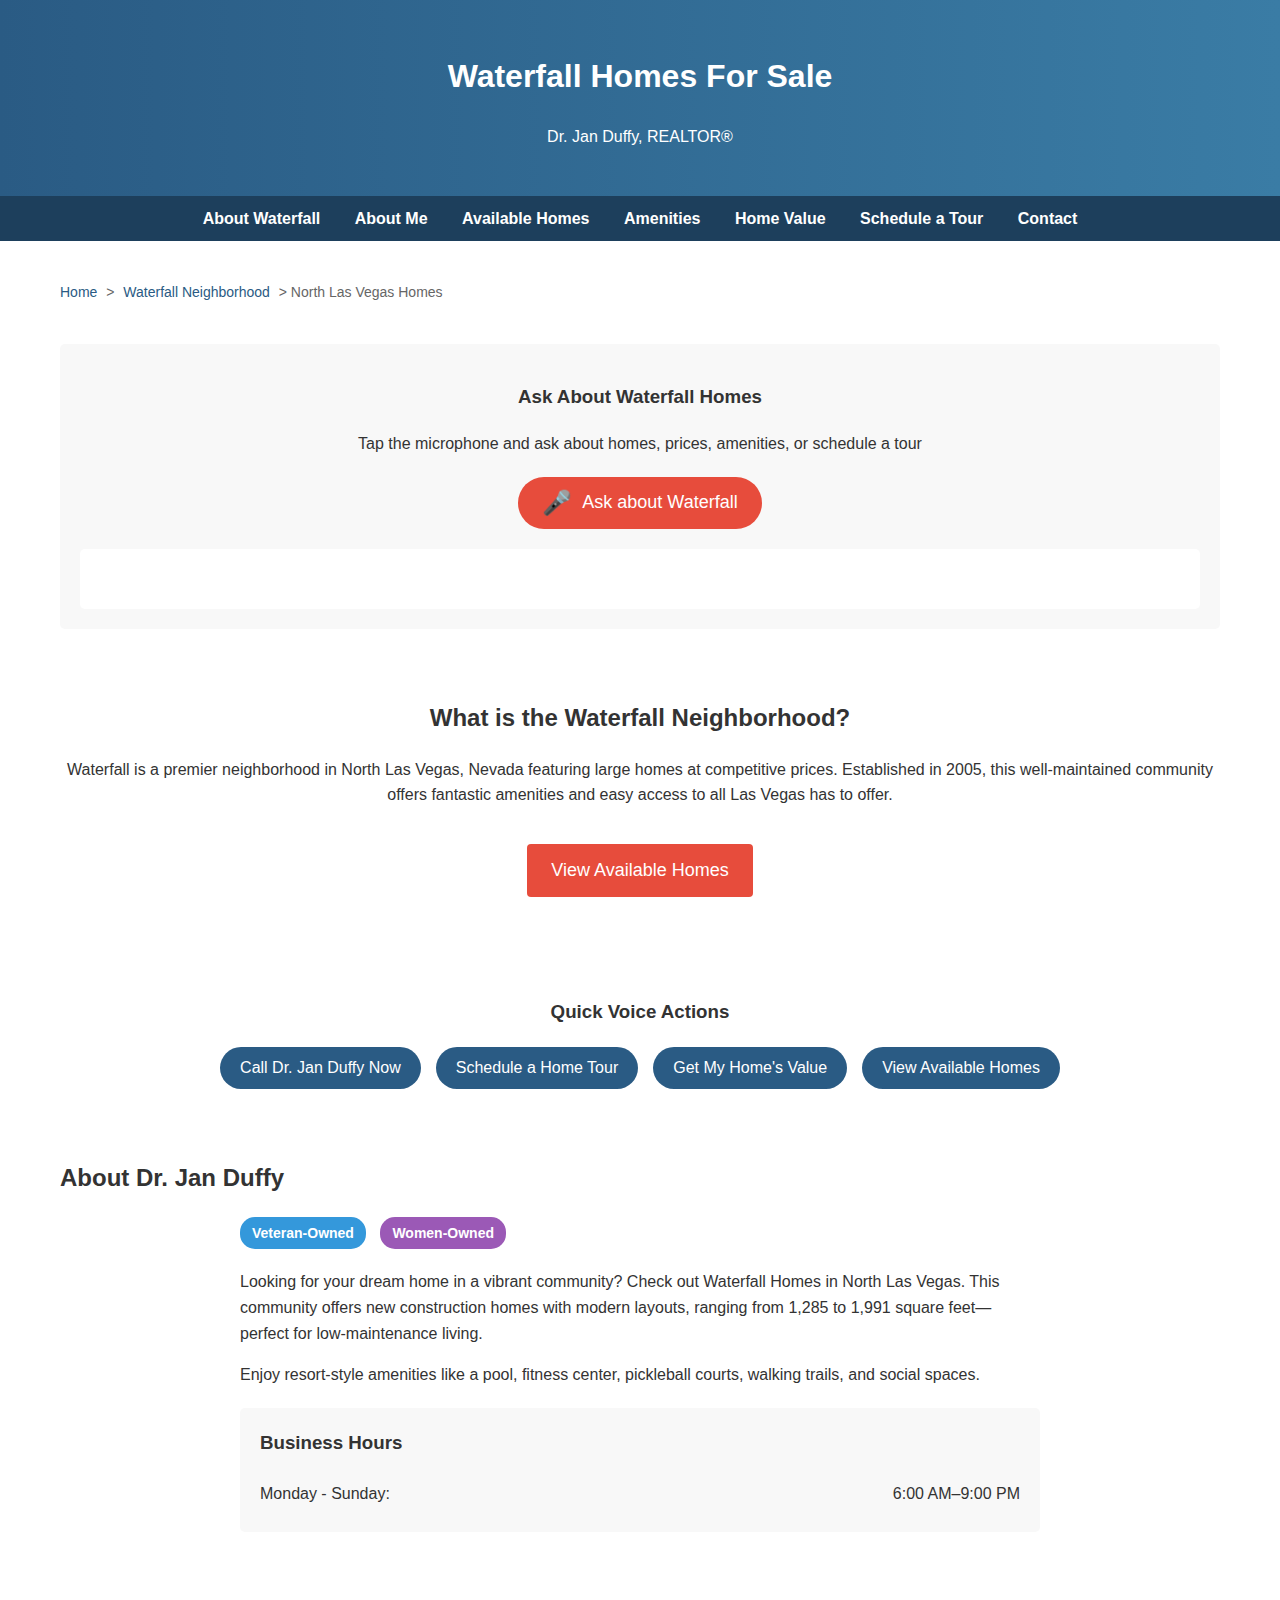
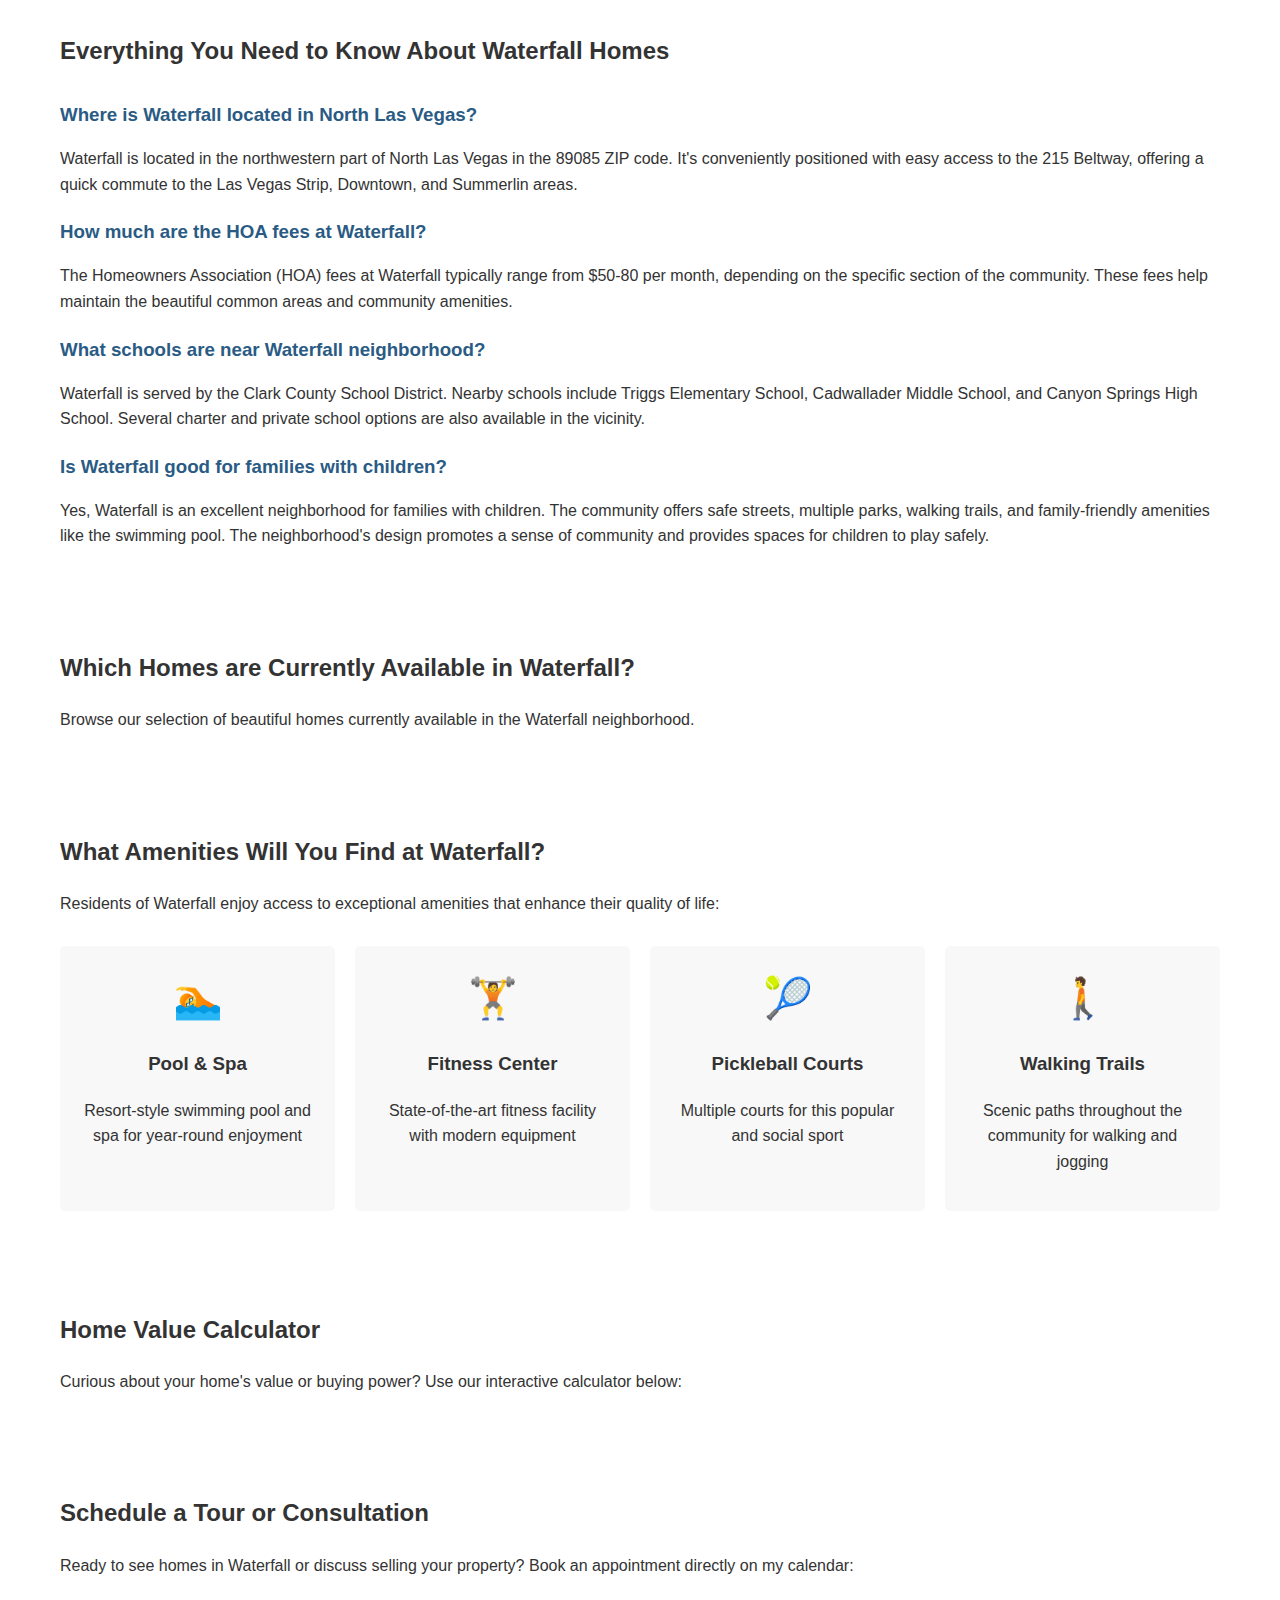
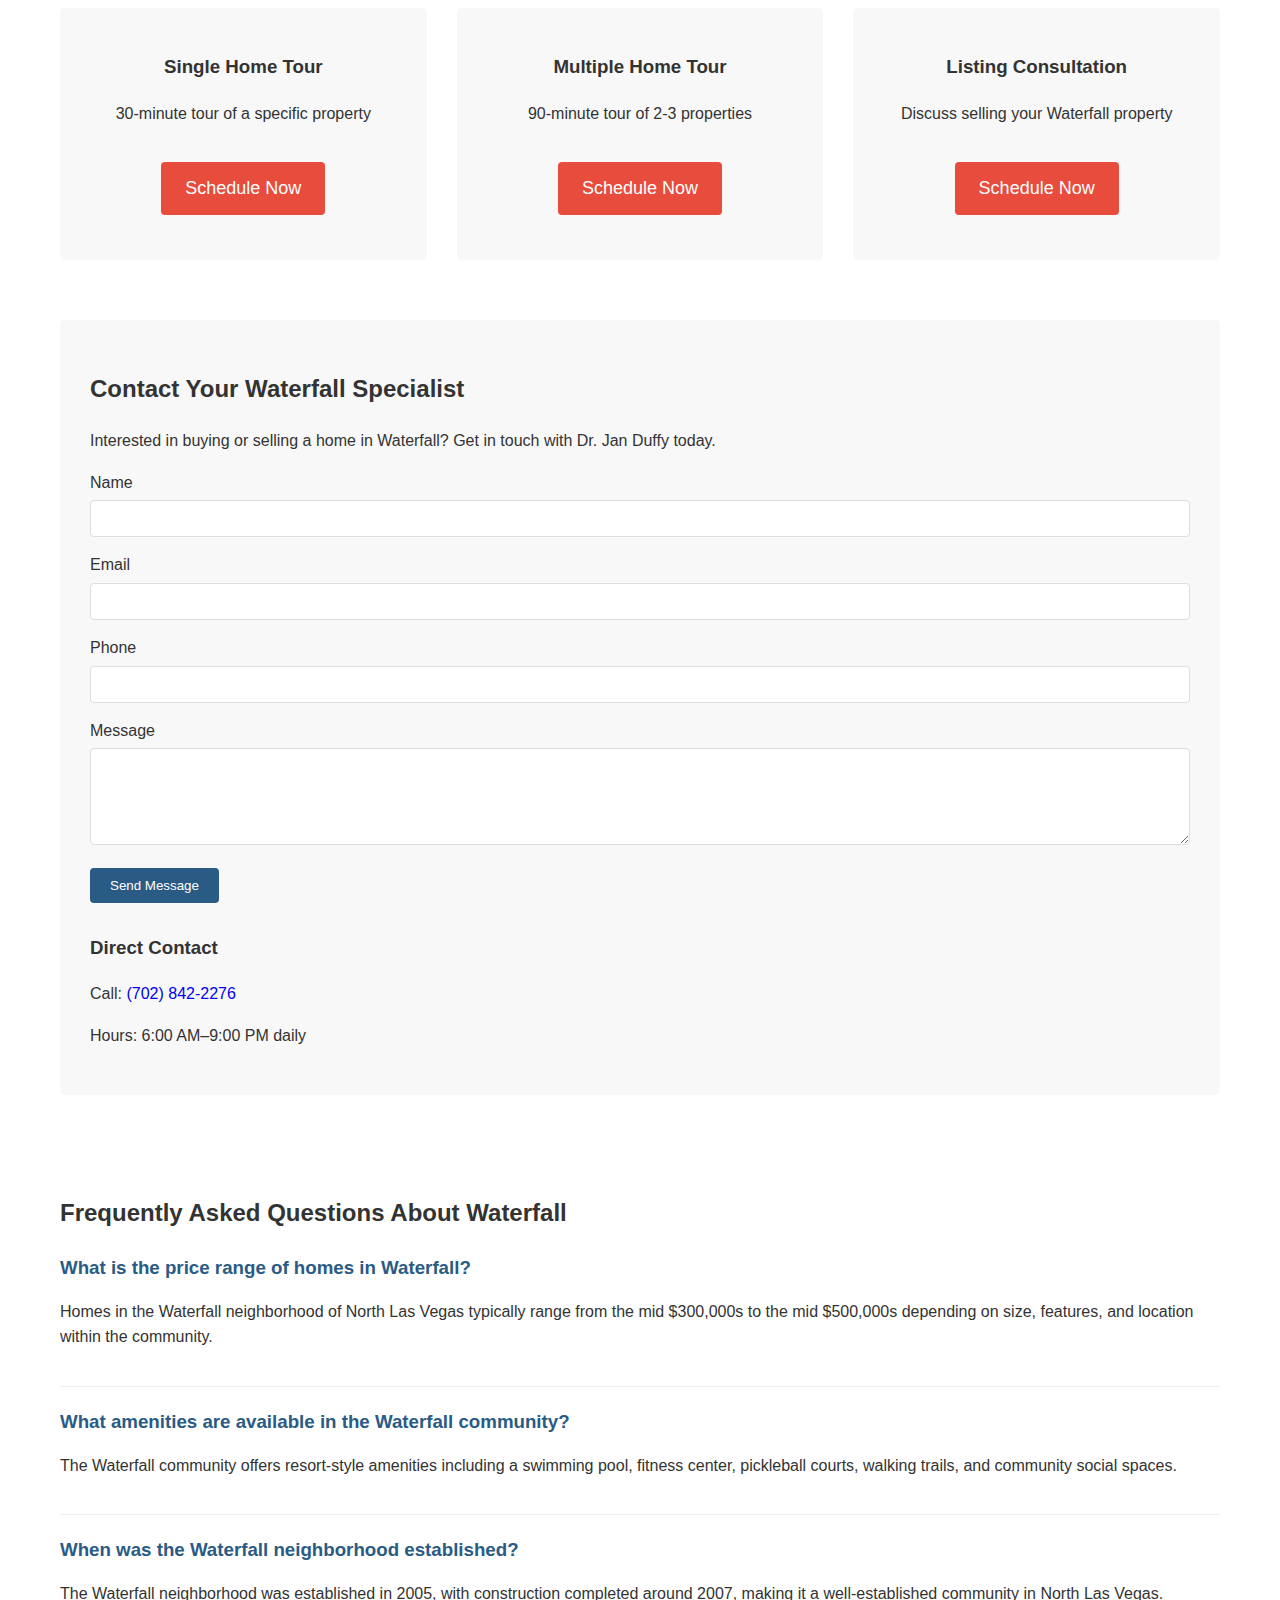
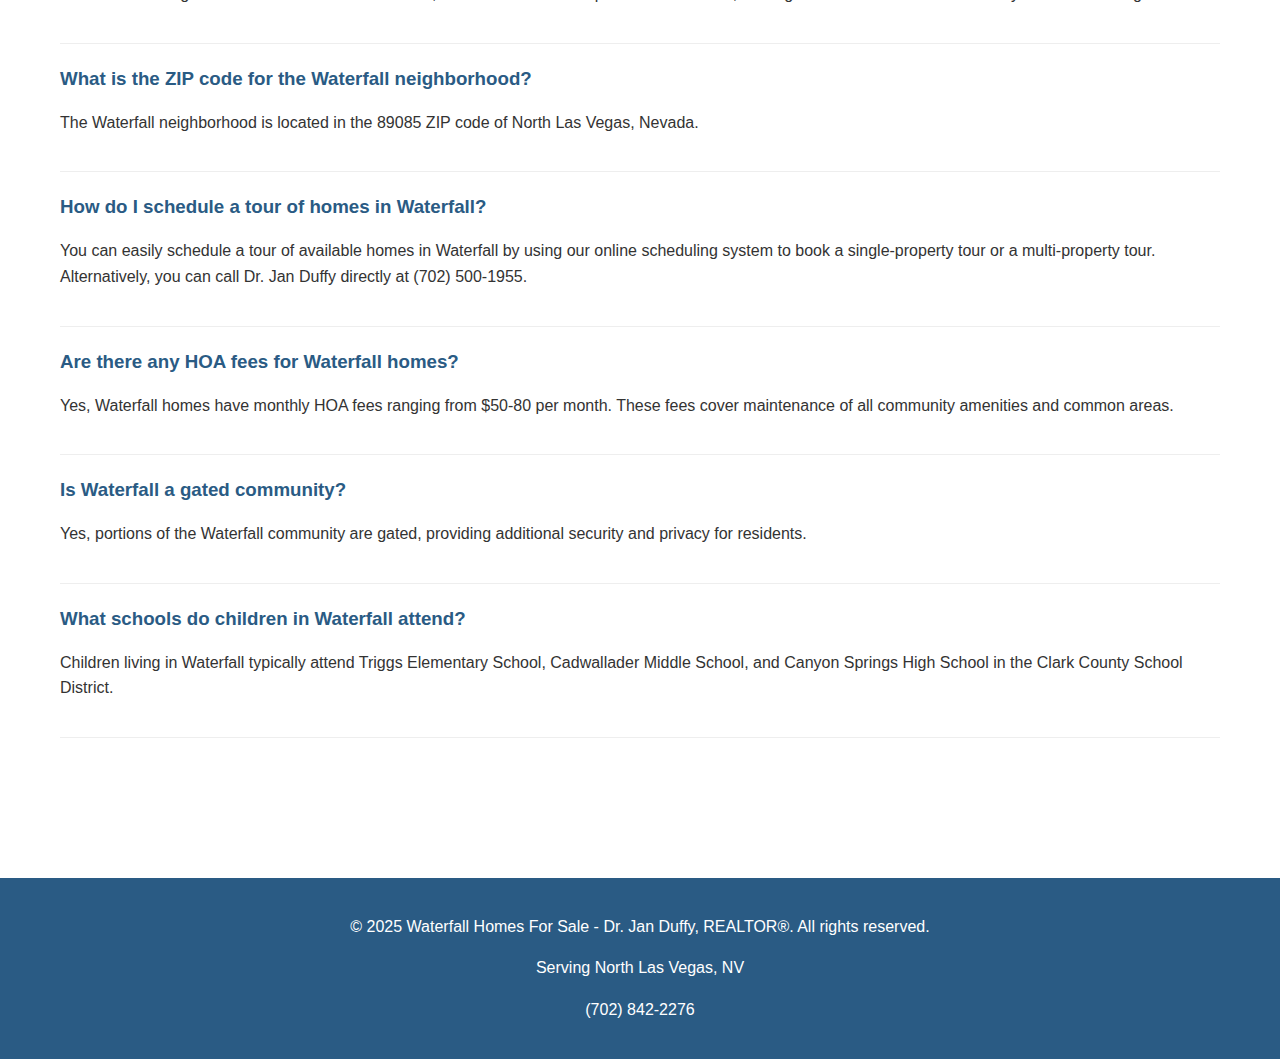
==== commit 71b5f4bf: "Update index.html" ====
--- a/index.html
+++ b/index.html
@@ -36,7 +36,7 @@
       "alternateName": "Waterfall Homes Specialist",
       "image": "https://placehold.co/600x400",
       "url": "https://www.waterfallhomesnorthlasvegas.com",
-      "telephone": "(702) 500-1955",
+      "telephone": "(702) 842-2276",
       "description": "Dr. Jan Duffy is your local Waterfall neighborhood specialist in North Las Vegas, helping buyers find their dream homes and sellers maximize their property value.",
       "address": {
         "@type": "PostalAddress",
@@ -301,7 +301,7 @@
       "mainEntity": {
         "@type": "RealEstateAgent",
         "name": "Dr. Jan Duffy, REALTOR®",
-        "telephone": "(702) 500-1955"
+        "telephone": "(702) 842-2276"
       },
       "offers": {
         "@type": "Offer",
@@ -403,7 +403,7 @@
           "name": "How do I contact Dr. Jan Duffy about Waterfall homes?",
           "acceptedAnswer": {
             "@type": "Answer",
-            "text": "You can call Dr. Jan Duffy directly at (702) 500-1955 or schedule a tour online through her website. Dr. Duffy is available seven days a week from 6:00 AM to 9:00 PM and specializes in Waterfall properties with extensive knowledge of the neighborhood."
+            "text": "You can call Dr. Jan Duffy directly at (702) 842-2276 or schedule a tour online through her website. Dr. Duffy is available seven days a week from 6:00 AM to 9:00 PM and specializes in Waterfall properties with extensive knowledge of the neighborhood."
           }
         },
         {
@@ -894,7 +894,7 @@
             
             <div style="margin-top: 30px;">
                 <h3>Direct Contact</h3>
-                <p>Call: <a href="tel:7025001955" aria-label="Call Dr. Jan Duffy">(702) 500-1955</a></p>
+                <p>Call: <a href="tel:7025001955" aria-label="Call Dr. Jan Duffy">(702) 842-2276</a></p>
                 <p>Hours: 6:00 AM–9:00 PM daily</p>
             </div>
         </section>
@@ -959,7 +959,7 @@
     <footer>
         <p>&copy; 2025 Waterfall Homes For Sale - Dr. Jan Duffy, REALTOR®. All rights reserved.</p>
         <p>Serving North Las Vegas, NV</p>
-        <p><a href="tel:7025001955" style="color: white;">(702) 500-1955</a></p>
+        <p><a href="tel:7025001955" style="color: white;">(702) 842-2276</a></p>
     </footer>
     
     <script>
@@ -1011,7 +1011,7 @@
             } else if (query.includes('amenities') || query.includes('features')) {
                 resultsDiv.innerHTML = '<p>Waterfall offers a pool, fitness center, pickleball courts, and walking trails. Would you like to learn more?</p>';
             } else if (query.includes('contact') || query.includes('call') || query.includes('phone')) {
-                resultsDiv.innerHTML = '<p>You can reach Dr. Jan Duffy at (702) 500-1955. Would you like me to place the call for you?</p>';
+                resultsDiv.innerHTML = '<p>You can reach Dr. Jan Duffy at (702) 842-2276. Would you like me to place the call for you?</p>';
             } else if (query.includes('tour') || query.includes('visit') || query.includes('see')) {
                 resultsDiv.innerHTML = '<p>I can help you schedule a tour. Would you prefer a single home tour or to see multiple properties?</p>';
             } else if (query.includes('school') || query.includes('education') || query.includes('kids')) {
@@ -1034,7 +1034,7 @@
                 
                 switch(action) {
                     case 'call':
-                        window.location.href = 'tel:7025001955';
+                        window.location.href = 'tel:702-842-2276';
                         break;
                     case 'tour':
                         document.getElementById('schedule').scrollIntoView({behavior: 'smooth'});
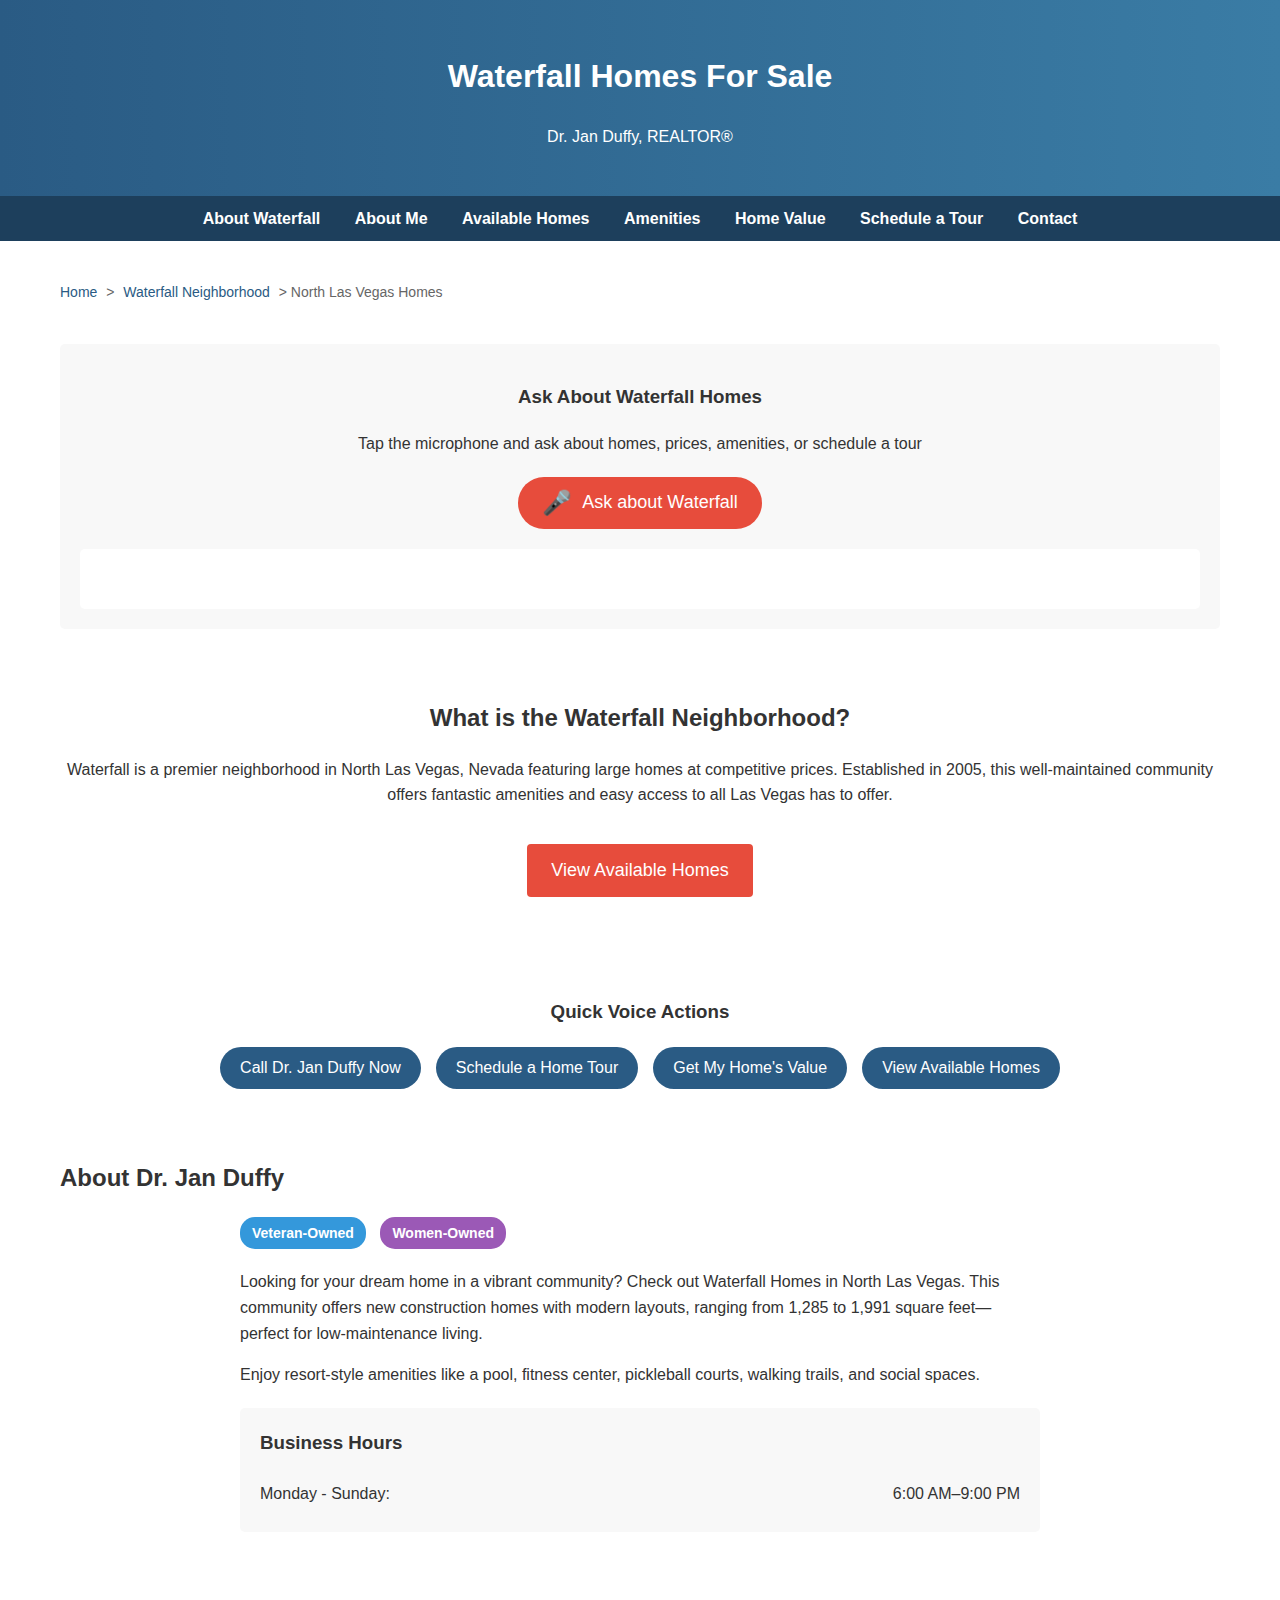
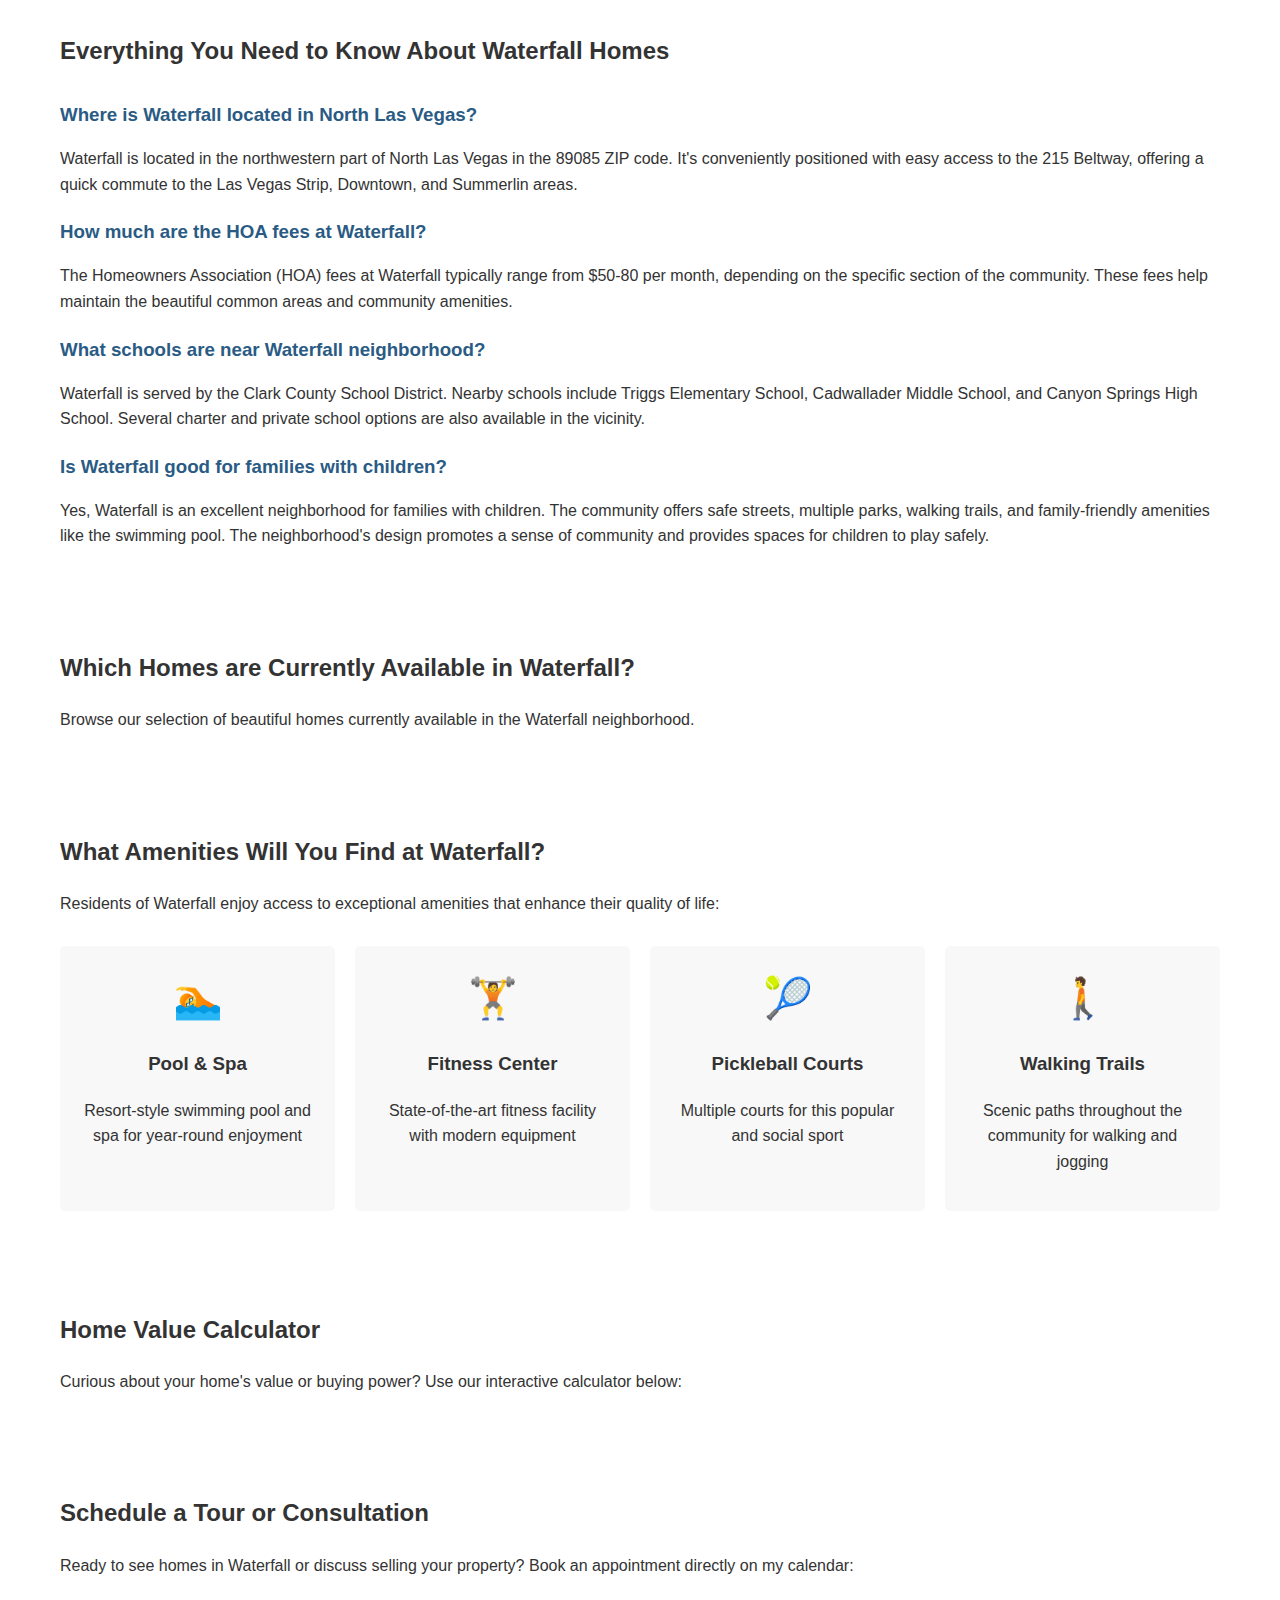
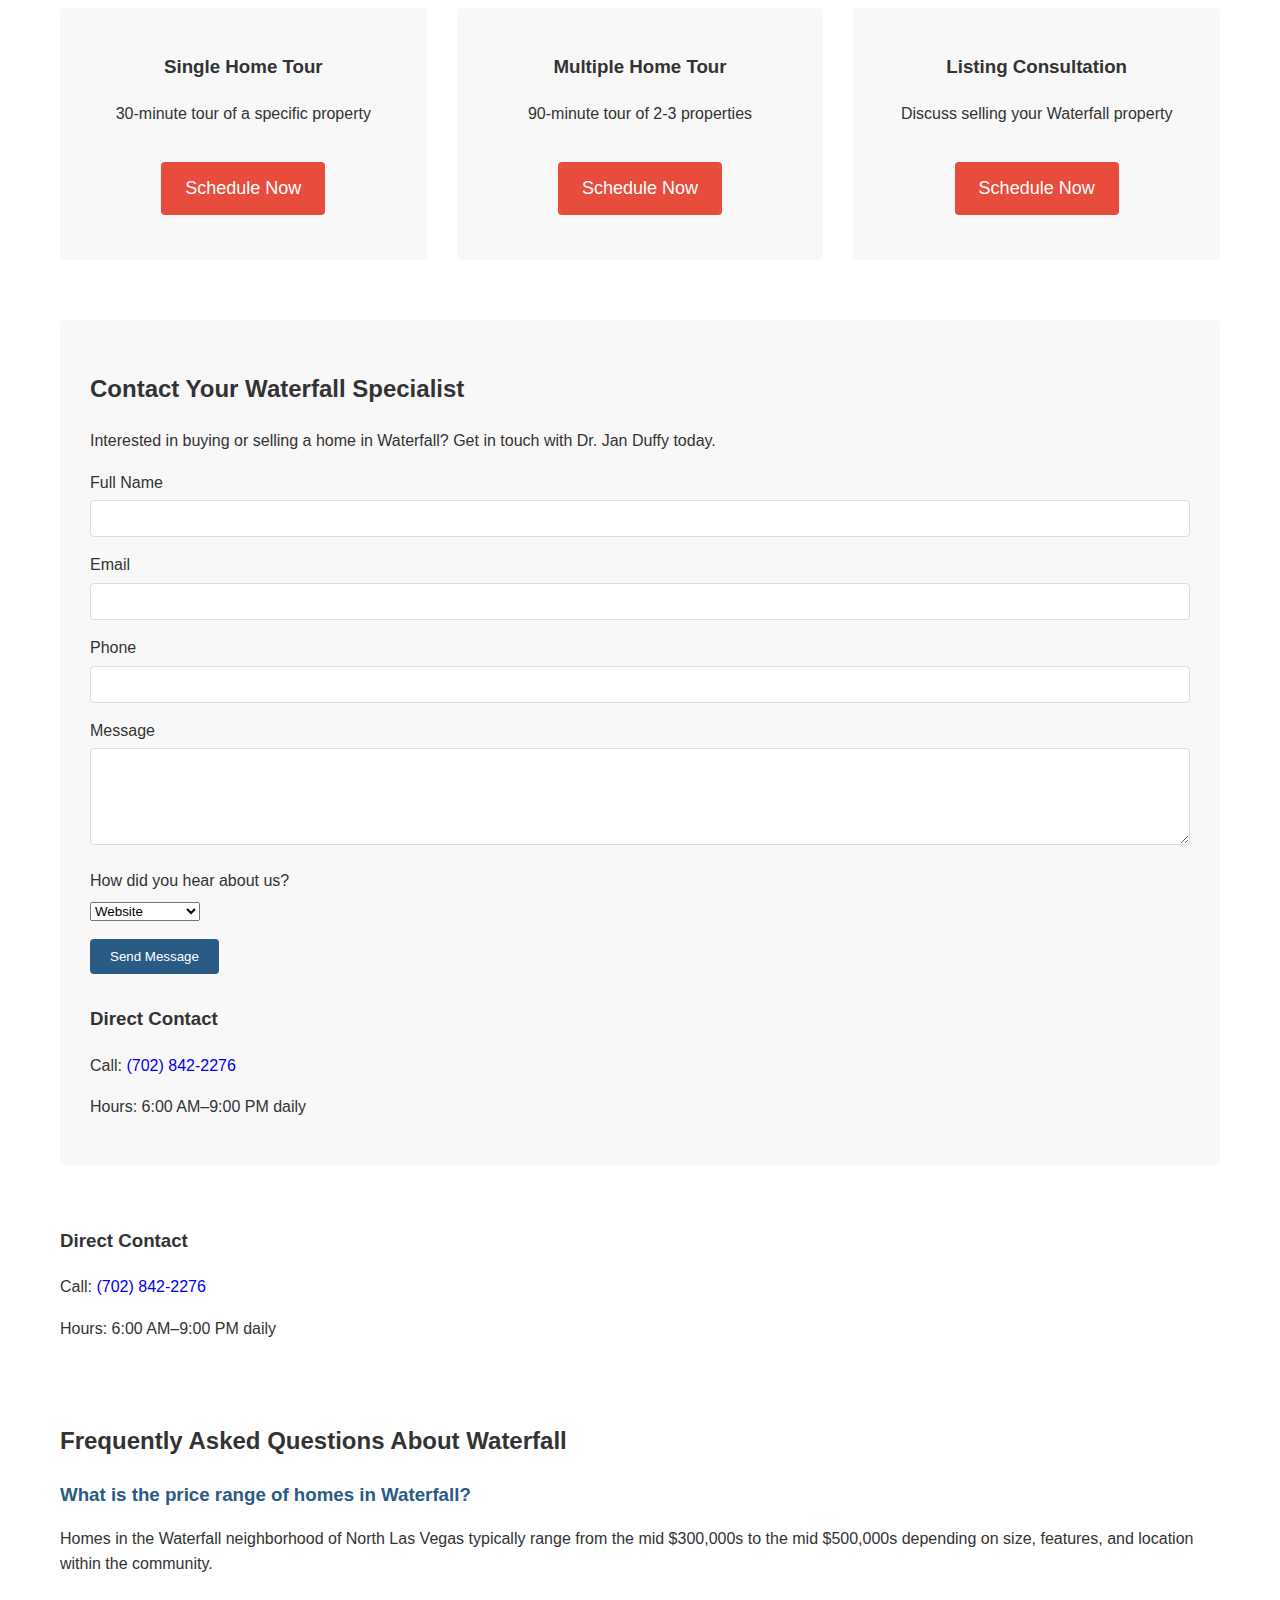
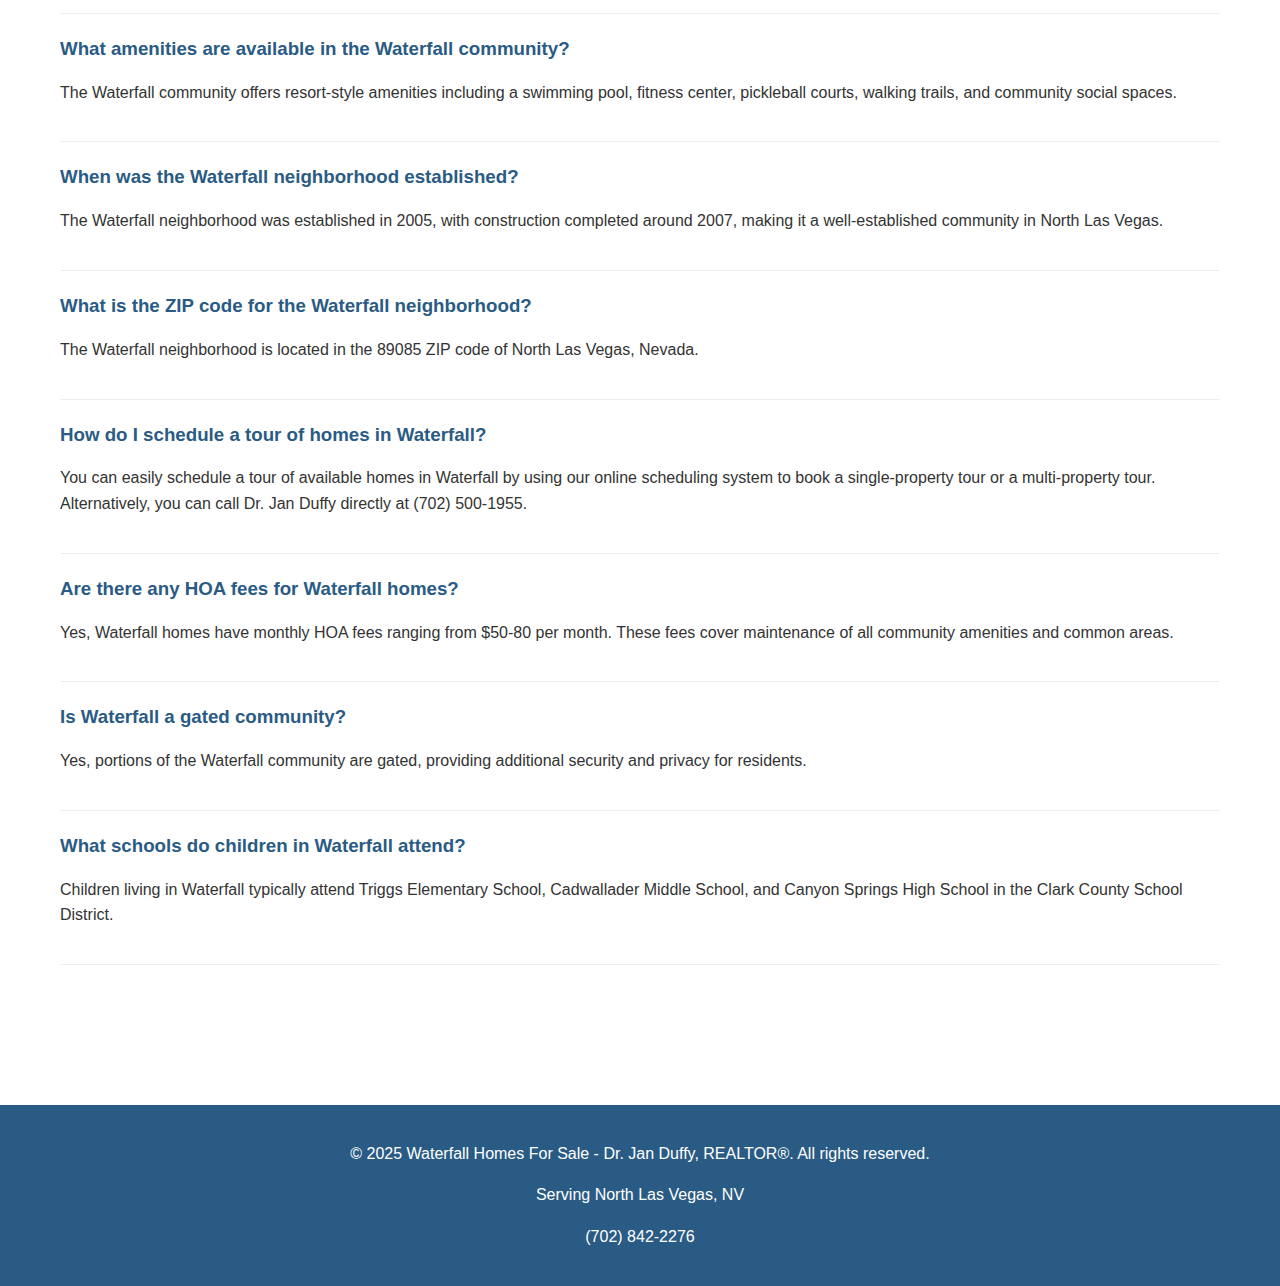
==== commit 653243b8: "Update index.html" ====
--- a/index.html
+++ b/index.html
@@ -865,33 +865,52 @@
         </section>
         
         <section id="contact" class="contact">
-            <h2>Contact Your Waterfall Specialist</h2>
-            <p>Interested in buying or selling a home in Waterfall? Get in touch with Dr. Jan Duffy today.</p>
-            
-            <form id="contact-form" aria-label="Contact form">
-                <div class="form-group">
-                    <label for="name">Name</label>
-                    <input type="text" id="name" name="name" required aria-required="true">
-                </div>
-                
-                <div class="form-group">
-                    <label for="email">Email</label>
-                    <input type="email" id="email" name="email" required aria-required="true">
-                </div>
-                
-                <div class="form-group">
-                    <label for="phone">Phone</label>
-                    <input type="tel" id="phone" name="phone">
-                </div>
-                
-                <div class="form-group">
-                    <label for="message">Message</label>
-                    <textarea id="message" name="message" rows="5" required aria-required="true"></textarea>
-                </div>
-                
-                <button type="submit">Send Message</button>
-            </form>
-            
+    <h2>Contact Your Waterfall Specialist</h2>
+    <p>Interested in buying or selling a home in Waterfall? Get in touch with Dr. Jan Duffy today.</p>
+    
+    <form id="fub-contact-form" aria-label="Contact form">
+        <div class="form-group">
+            <label for="name">Full Name</label>
+            <input type="text" id="name" name="name" required aria-required="true">
+        </div>
+        
+        <div class="form-group">
+            <label for="email">Email</label>
+            <input type="email" id="email" name="email" required aria-required="true">
+        </div>
+        
+        <div class="form-group">
+            <label for="phone">Phone</label>
+            <input type="tel" id="phone" name="phone">
+        </div>
+        
+        <div class="form-group">
+            <label for="message">Message</label>
+            <textarea id="message" name="message" rows="5" required aria-required="true"></textarea>
+        </div>
+        
+        <div class="form-group">
+            <label for="leadSource">How did you hear about us?</label>
+            <select id="leadSource" name="leadSource">
+                <option value="website">Website</option>
+                <option value="referral">Referral</option>
+                <option value="social">Social Media</option>
+                <option value="search">Search Engine</option>
+                <option value="other">Other</option>
+            </select>
+        </div>
+        
+        <div id="form-status" class="hidden"></div>
+        
+        <button type="submit" id="submit-button">Send Message</button>
+    </form>
+    
+    <div style="margin-top: 30px;">
+        <h3>Direct Contact</h3>
+        <p>Call: <a href="tel:7025001955" aria-label="Call Dr. Jan Duffy">(702) 842-2276</a></p>
+        <p>Hours: 6:00 AM–9:00 PM daily</p>
+    </div>
+</section>
             <div style="margin-top: 30px;">
                 <h3>Direct Contact</h3>
                 <p>Call: <a href="tel:7025001955" aria-label="Call Dr. Jan Duffy">(702) 842-2276</a></p>
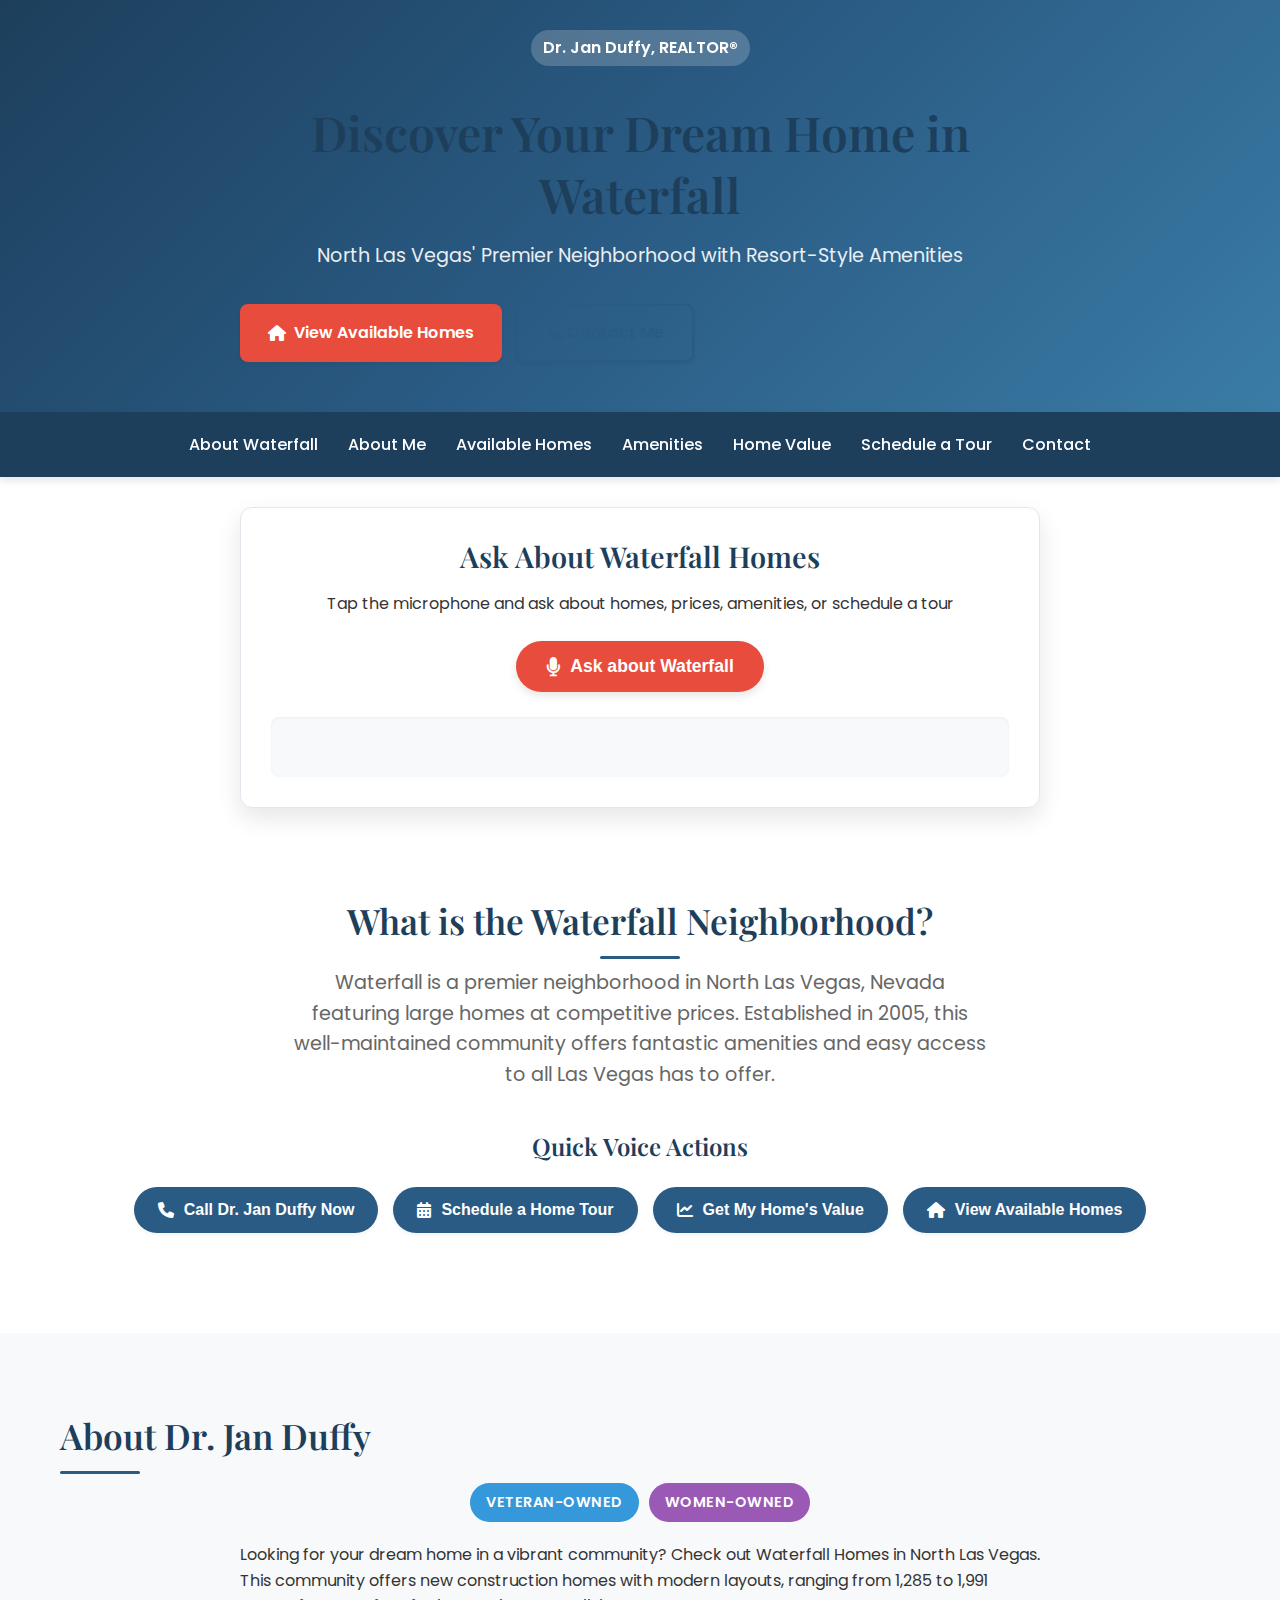
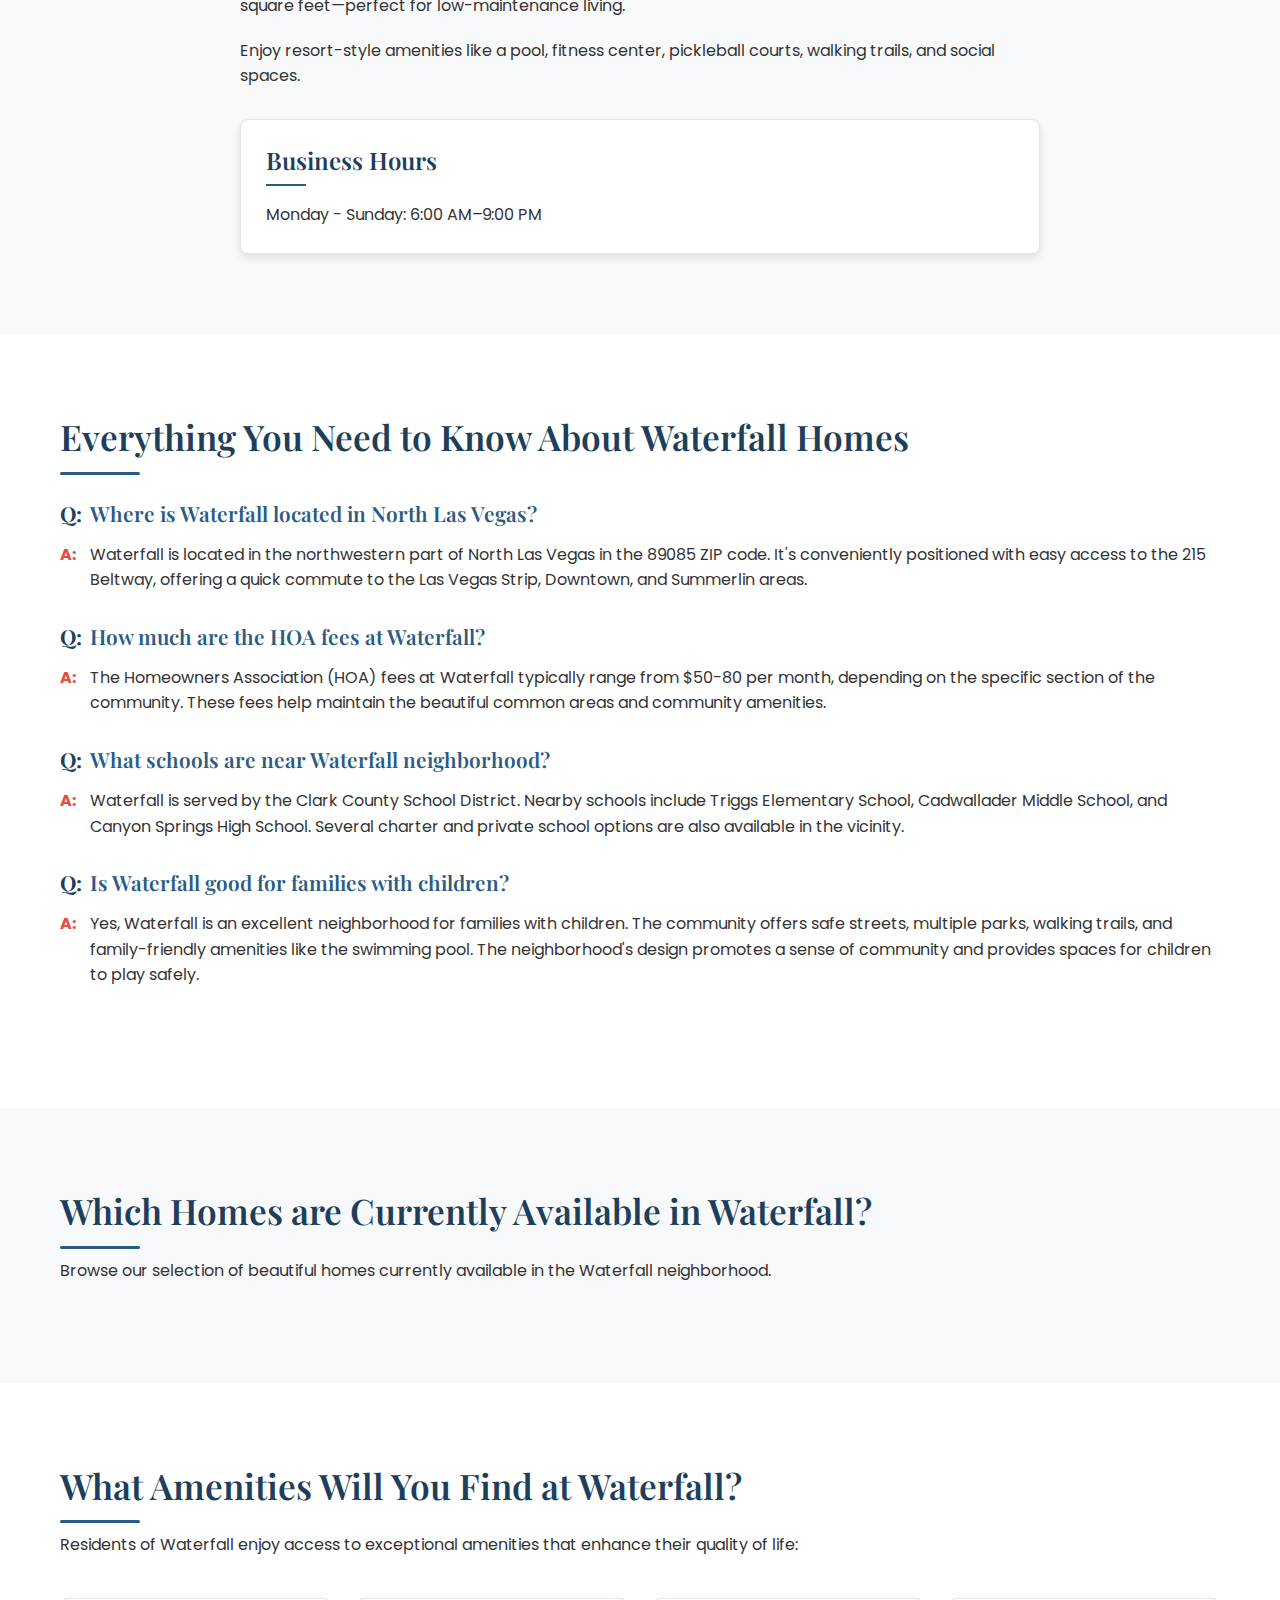
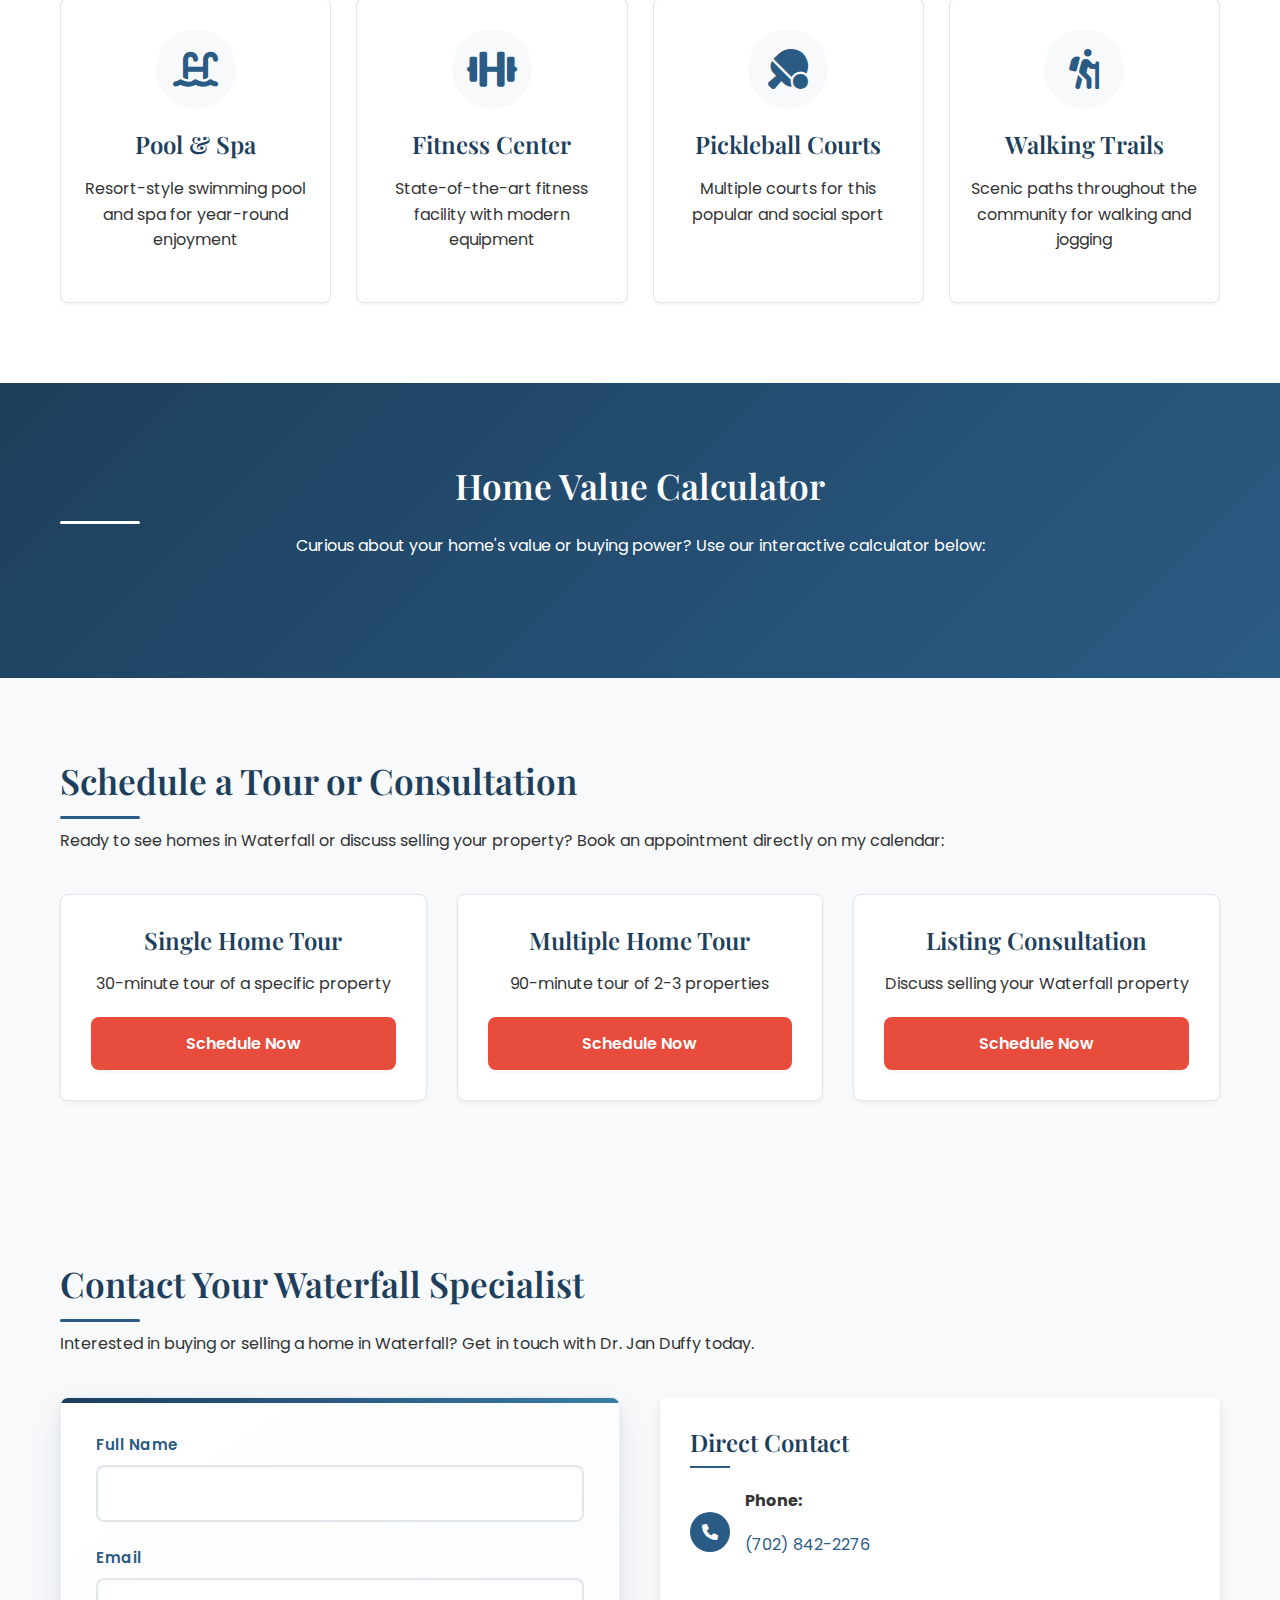
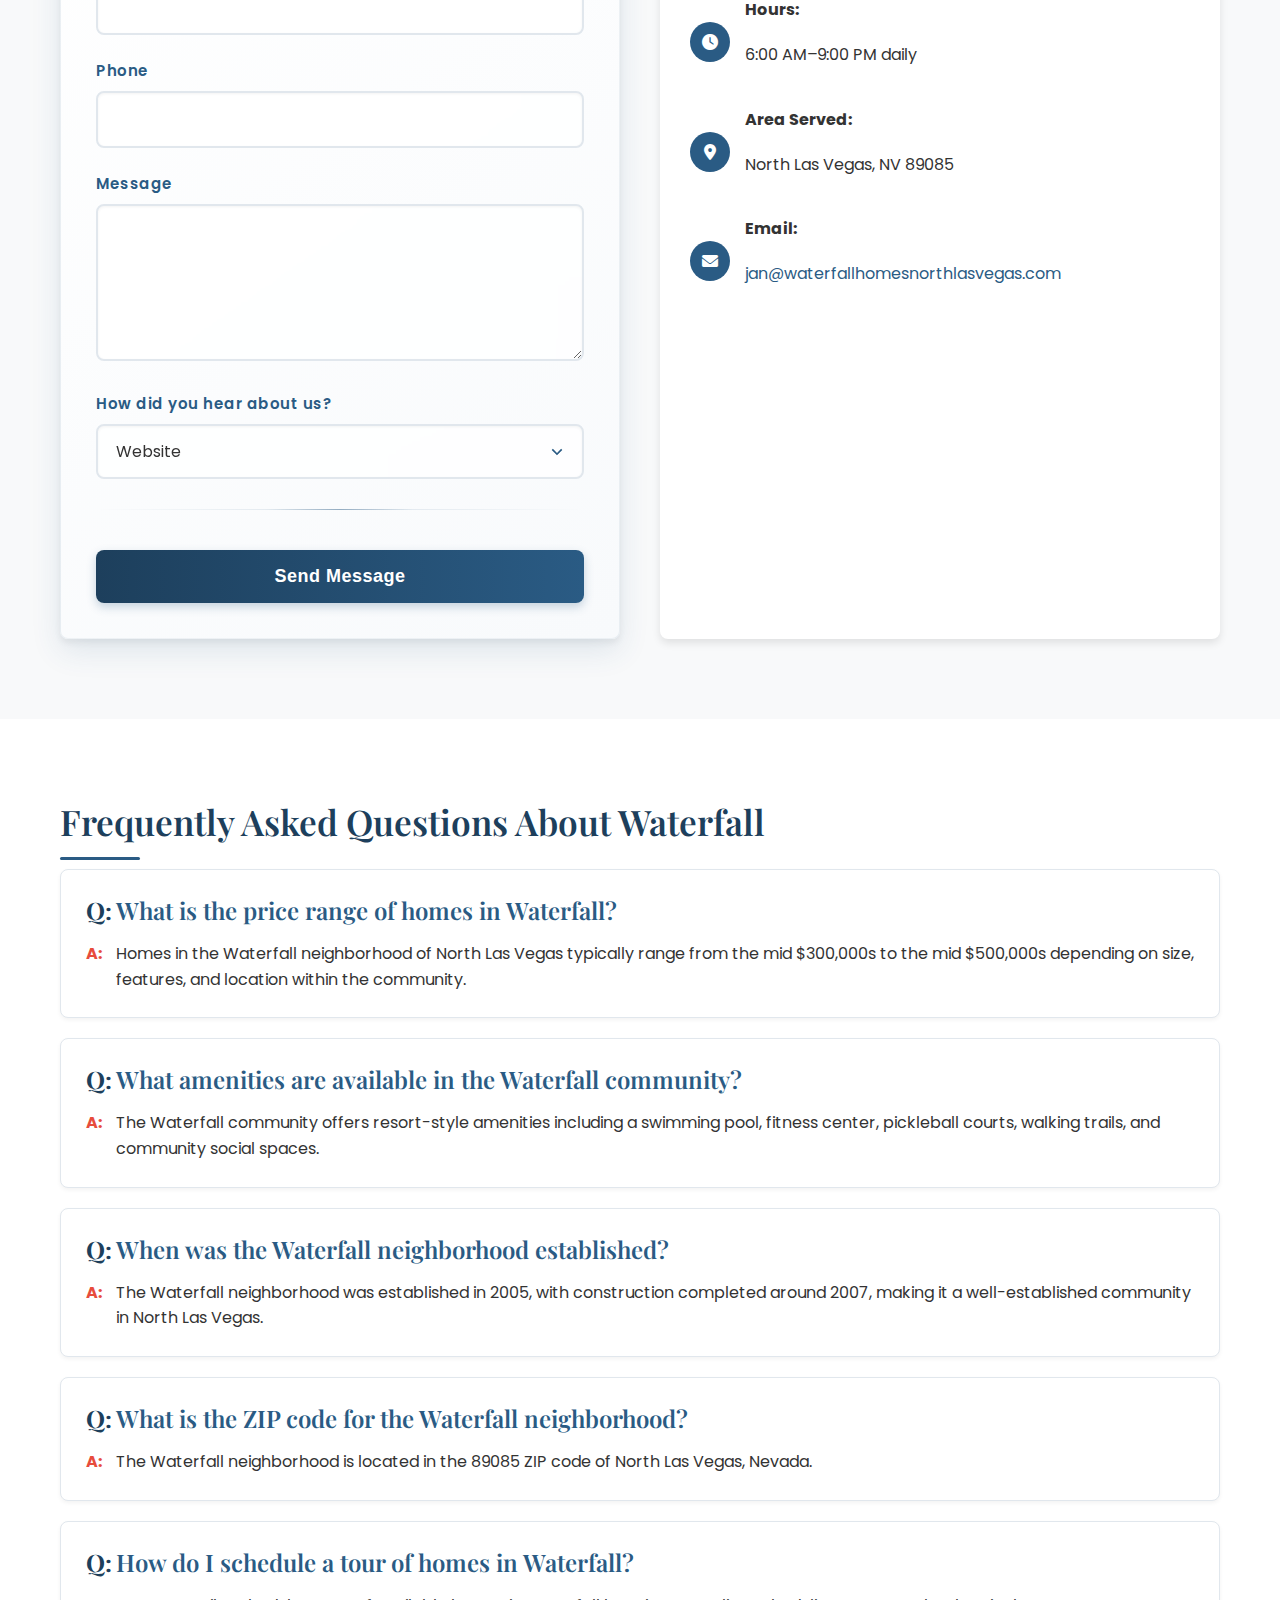
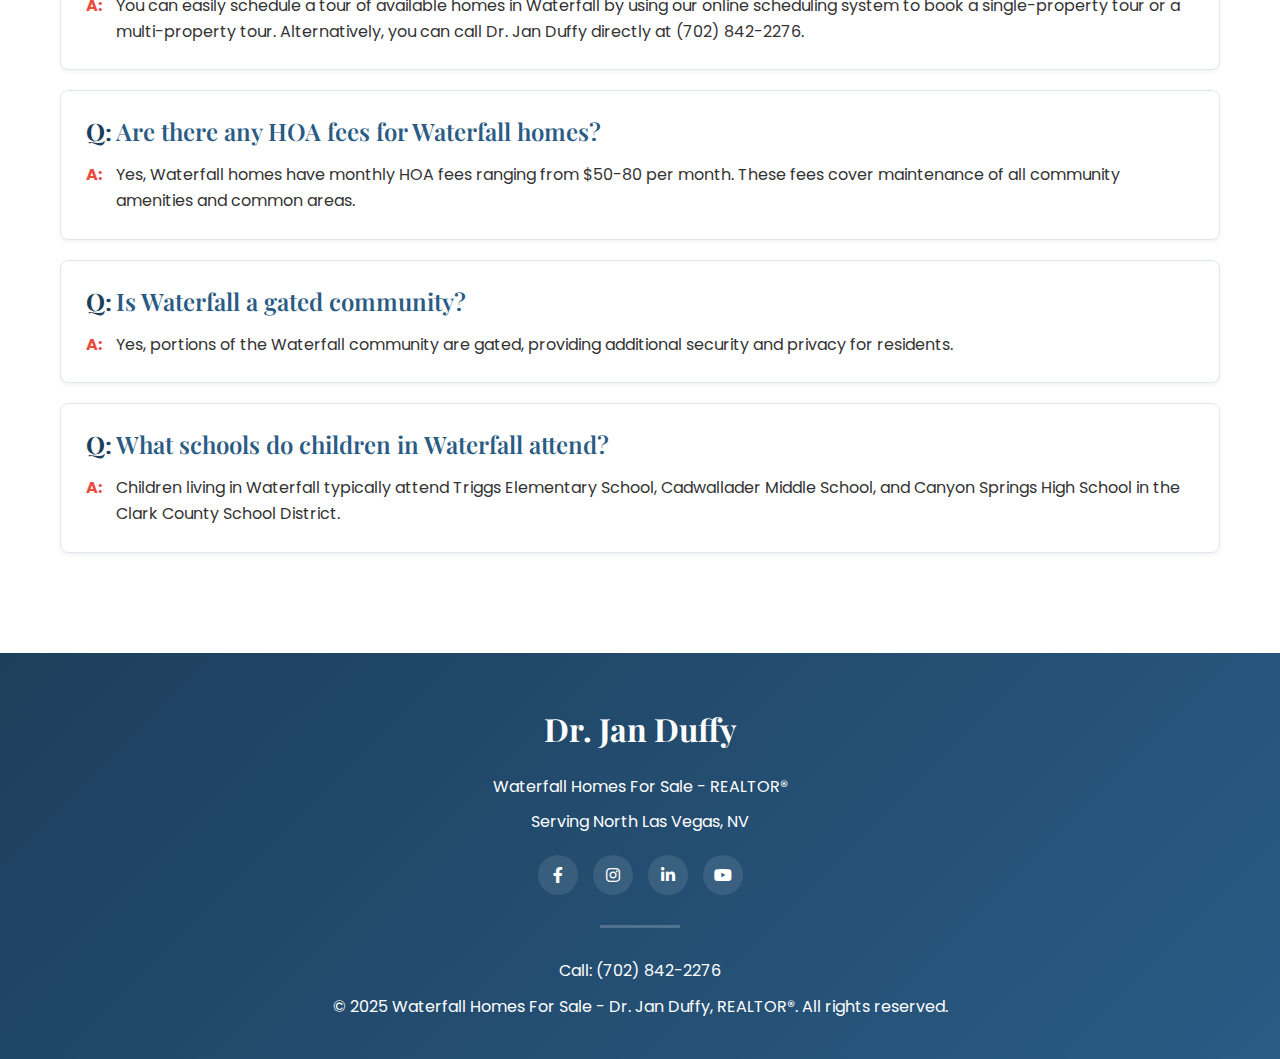
==== commit 9e9a2b72: "Update index.html" ====
--- a/index.html
+++ b/index.html
@@ -320,7 +320,7 @@
       "@type": "LocalBusiness",
       "name": "Dr. Jan Duffy Real Estate - Waterfall Homes",
       "description": "Specializing in Waterfall homes in North Las Vegas, NV",
-      "telephone": "(702) 500-1955",
+      "telephone": "(702) 842-2276",
       "openingHoursSpecification": [
         {
           "@type": "OpeningHoursSpecification",
@@ -451,7 +451,7 @@
           "name": "Can Dr. Jan Duffy help me sell my Waterfall home?",
           "acceptedAnswer": {
             "@type": "Answer",
-            "text": "Absolutely! Dr. Jan Duffy specializes in both buying and selling Waterfall homes. She offers comprehensive marketing services, professional photography, virtual tours, and strategic pricing analysis to help maximize your property's value. You can schedule a listing consultation through her website or by calling (702) 500-1955."
+            "text": "Absolutely! Dr. Jan Duffy specializes in both buying and selling Waterfall homes. She offers comprehensive marketing services, professional photography, virtual tours, and strategic pricing analysis to help maximize your property's value. You can schedule a listing consultation through her website or by calling (702) 842-2276."
           }
         }
       ]
@@ -460,112 +460,430 @@
     
     <!-- RealScout Widget -->
     <script src="https://em.realscout.com/widgets/realscout-web-components.umd.js" type="module"></script>
-    <style>
-      realscout-office-listings {
-        --rs-listing-divider-color: rgb(101, 141, 172);
-        width: 100%;
-      }
-    </style>
+    
+    <!-- Font Awesome for icons -->
+    <link rel="stylesheet" href="https://cdnjs.cloudflare.com/ajax/libs/font-awesome/6.0.0/css/all.min.css">
+    
+    <!-- Google Fonts -->
+    <link rel="preconnect" href="https://fonts.googleapis.com">
+    <link rel="preconnect" href="https://fonts.gstatic.com" crossorigin>
+    <link href="https://fonts.googleapis.com/css2?family=Poppins:wght@300;400;500;600;700&family=Playfair+Display:wght@400;500;600;700&display=swap" rel="stylesheet">
     
     <style>
         /* Base Styles */
-        * {box-sizing: border-box;}
-        body {font-family: 'Arial', sans-serif; margin: 0; padding: 0; line-height: 1.6; color: #333;}
-        a {text-decoration: none;}
-        img {max-width: 100%;}
-        
-        /* Layout */
-        header {background: linear-gradient(to right, #2a5b84, #3a7ca5); color: white; padding: 30px 20px; text-align: center;}
-        nav {background: #1d3f5c; padding: 10px 0; text-align: center; position: sticky; top: 0; z-index: 100;}
-        nav a {color: white; margin: 0 15px; padding: 5px 0; font-weight: bold;}
-        nav a:hover {border-bottom: 2px solid white;}
-        main {max-width: 1200px; margin: 0 auto; padding: 30px 20px;}
-        section {margin-bottom: 60px; padding-top: 20px;}
-        
-        /* Components */
-        .hero {text-align: center; padding: 20px 0;}
-        .cta-button {background: #e74c3c; color: white; padding: 12px 24px; border: none; border-radius: 4px; font-size: 18px; cursor: pointer; margin: 20px 0; display: inline-block;}
-        .cta-button:hover {background: #c0392b;}
-        .contact {background: #f8f8f8; padding: 30px; border-radius: 5px; margin-top: 30px;}
-        
-        /* Badges */
-        .badges {margin: 20px 0;}
-        .badge {display: inline-block; padding: 5px 12px; margin-right: 10px; border-radius: 15px; font-size: 14px; font-weight: bold;}
-        .badge.veteran {background: #3498db; color: white;}
-        .badge.women {background: #9b59b6; color: white;}
-        
-        /* About Business */
-        .about-content {max-width: 800px; margin: 0 auto;}
-        
-        /* Listings Grid */
-        .listings {display: grid; grid-template-columns: repeat(auto-fill, minmax(300px, 1fr)); gap: 30px; margin-top: 30px;}
-        .listing-card {border: 1px solid #ddd; border-radius: 5px; overflow: hidden; transition: transform 0.3s ease;}
-        .listing-card:hover {transform: translateY(-5px); box-shadow: 0 10px 20px rgba(0,0,0,0.1);}
-        .listing-img {height: 200px; background: #eee; background-size: cover; background-position: center;}
-        .listing-details {padding: 15px;}
-        
-        /* Amenities */
-        .amenities-grid {display: grid; grid-template-columns: repeat(auto-fill, minmax(250px, 1fr)); gap: 20px; margin-top: 30px;}
-        .amenity-item {background: #f8f8f8; border-radius: 5px; padding: 20px; text-align: center;}
-        .amenity-icon {font-size: 40px; margin-bottom: 15px; color: #2a5b84;}
-        
-        /* Calendly Section */
-        .calendly-options {display: grid; grid-template-columns: repeat(auto-fit, minmax(250px, 1fr)); gap: 30px; margin-top: 30px;}
-        .calendly-option {background: #f8f8f8; padding: 25px; border-radius: 5px; text-align: center; transition: transform 0.3s ease;}
-        .calendly-option:hover {transform: translateY(-5px); box-shadow: 0 10px 20px rgba(0,0,0,0.1);}
-        
-        /* Form */
-        .form-group {margin-bottom: 15px;}
-        label {display: block; margin-bottom: 5px;}
-        input, textarea {width: 100%; padding: 10px; border: 1px solid #ddd; border-radius: 4px;}
-        button[type="submit"] {background: #2a5b84; color: white; border: none; padding: 10px 20px; border-radius: 4px; cursor: pointer;}
-        
-        /* Footer */
-        footer {background: #2a5b84; color: white; text-align: center; padding: 20px; margin-top: 50px;}
-        
-        /* Business Hours */
-        .business-hours {background: #f8f8f8; padding: 20px; border-radius: 5px; margin-top: 20px;}
-        .business-hours h3 {margin-top: 0;}
-        .hours-row {display: flex; justify-content: space-between; padding: 5px 0; border-bottom: 1px solid #eee;}
-        .hours-row:last-child {border-bottom: none;}
-        
-        /* FAQ Section */
-        .faq-section {margin-top: 40px;}
-        .faq-item {margin-bottom: 20px; border-bottom: 1px solid #eee; padding-bottom: 20px;}
-        .faq-item h3 {margin-bottom: 10px; color: #2a5b84;}
-        
-        /* Breadcrumbs for SEO */
-        .breadcrumbs {padding: 10px 0; font-size: 14px; color: #666; margin-bottom: 20px;}
-        .breadcrumbs a {color: #2a5b84; margin: 0 5px;}
-        .breadcrumbs a:first-child {margin-left: 0;}
-        
-        /* Voice Search Specific Styles */
+        :root {
+            --primary: #2a5b84;
+            --primary-dark: #1d3f5c;
+            --primary-light: #3a7ca5;
+            --accent: #e74c3c;
+            --accent-dark: #c0392b;
+            --text: #333;
+            --light-text: #666;
+            --bg-light: #f8f9fa;
+            --bg-white: #ffffff;
+            --border: #e1e7ed;
+            --success: #28a745;
+            --error: #dc3545;
+            --shadow-sm: 0 2px 4px rgba(0,0,0,0.05);
+            --shadow-md: 0 4px 8px rgba(0,0,0,0.1);
+            --shadow-lg: 0 10px 25px rgba(0,0,0,0.1);
+            --radius-sm: 4px;
+            --radius-md: 8px;
+            --radius-lg: 12px;
+            --transition: all 0.3s ease;
+        }
+        
+        * {
+            box-sizing: border-box;
+            margin: 0;
+            padding: 0;
+        }
+        
+        html {
+            scroll-behavior: smooth;
+            scroll-padding-top: 80px;
+        }
+        
+        body {
+            font-family: 'Poppins', sans-serif;
+            line-height: 1.6;
+            color: var(--text);
+            background-color: var(--bg-white);
+            overflow-x: hidden;
+        }
+        
+        h1, h2, h3, h4, h5 {
+            font-family: 'Playfair Display', serif;
+            font-weight: 600;
+            line-height: 1.3;
+            color: var(--primary-dark);
+        }
+        
+        h1 {
+            font-size: 3rem;
+            margin-bottom: 1rem;
+        }
+        
+        h2 {
+            font-size: 2.2rem;
+            margin-bottom: 1.5rem;
+            position: relative;
+        }
+        
+        h2::after {
+            content: "";
+            position: absolute;
+            bottom: -15px;
+            left: 0;
+            width: 80px;
+            height: 3px;
+            background: var(--primary);
+            border-radius: 3px;
+        }
+        
+        .text-center h2::after {
+            left: 50%;
+            transform: translateX(-50%);
+        }
+        
+        h3 {
+            font-size: 1.5rem;
+            margin-bottom: 1rem;
+        }
+        
+        p {
+            margin-bottom: 1.2rem;
+        }
+        
+        a {
+            color: var(--primary);
+            text-decoration: none;
+            transition: var(--transition);
+        }
+        
+        a:hover {
+            color: var(--primary-dark);
+        }
+        
+        img {
+            max-width: 100%;
+            height: auto;
+            display: block;
+        }
+        
+        ul {
+            list-style: none;
+        }
+        
+        .text-center {
+            text-align: center;
+        }
+        
+        .container {
+            max-width: 1200px;
+            margin: 0 auto;
+            padding: 0 20px;
+        }
+        
+        .section {
+            padding: 80px 0;
+            position: relative;
+        }
+        
+        .section-alt {
+            background-color: var(--bg-light);
+        }
+        
+        /* Header & Navigation */
+        header {
+            background: linear-gradient(135deg, var(--primary-dark), var(--primary), var(--primary-light));
+            color: white;
+            padding: 30px 0 50px;
+            position: relative;
+            z-index: 1;
+        }
+        
+        header::before {
+            content: "";
+            position: absolute;
+            top: 0;
+            left: 0;
+            width: 100%;
+            height: 100%;
+            background-image: url('https://placehold.co/1920x1080');
+            background-size: cover;
+            background-position: center;
+            opacity: 0.1;
+            z-index: -1;
+        }
+        
+        .logo-wrapper {
+            display: flex;
+            align-items: center;
+            justify-content: center;
+            margin-bottom: 20px;
+        }
+        
+        .logo {
+            font-family: 'Playfair Display', serif;
+            font-size: 2.5rem;
+            font-weight: 700;
+            color: white;
+            text-transform: uppercase;
+            letter-spacing: 1px;
+        }
+        
+        .header-content {
+            max-width: 800px;
+            margin: 0 auto;
+            text-align: center;
+        }
+        
+        .header-content p {
+            font-size: 1.2rem;
+            margin-bottom: 2rem;
+            opacity: 0.9;
+        }
+        
+        .agent-badge {
+            display: inline-block;
+            padding: 5px 12px;
+            background: rgba(255, 255, 255, 0.2);
+            border-radius: 20px;
+            font-size: 1rem;
+            font-weight: 600;
+            margin-bottom: 15px;
+            backdrop-filter: blur(5px);
+        }
+        
+        .nav-container {
+            background: var(--primary-dark);
+            position: sticky;
+            top: 0;
+            box-shadow: var(--shadow-md);
+            z-index: 1000;
+        }
+        
+        nav {
+            display: flex;
+            justify-content: center;
+            padding: 0;
+            max-width: 1200px;
+            margin: 0 auto;
+        }
+        
+        nav a {
+            color: white;
+            text-decoration: none;
+            padding: 20px 15px;
+            font-weight: 500;
+            transition: var(--transition);
+            position: relative;
+            display: inline-block;
+        }
+        
+        nav a::after {
+            content: '';
+            position: absolute;
+            bottom: 10px;
+            left: 15px;
+            right: 15px;
+            height: 2px;
+            background: white;
+            transform: scaleX(0);
+            transition: transform 0.3s ease;
+        }
+        
+        nav a:hover::after {
+            transform: scaleX(1);
+        }
+        
+        .mobile-menu-toggle {
+            display: none;
+            background: none;
+            border: none;
+            color: white;
+            font-size: 1.5rem;
+            cursor: pointer;
+            position: absolute;
+            right: 20px;
+            top: 15px;
+        }
+        
+        /* Buttons & CTAs */
+        .btn {
+            display: inline-block;
+            padding: 14px 28px;
+            border-radius: var(--radius-md);
+            font-weight: 600;
+            text-align: center;
+            transition: var(--transition);
+            cursor: pointer;
+            border: none;
+            font-size: 1rem;
+            box-shadow: var(--shadow-sm);
+            position: relative;
+            overflow: hidden;
+            z-index: 1;
+        }
+        
+        .btn::after {
+            content: "";
+            position: absolute;
+            top: 50%;
+            left: 50%;
+            width: 120%;
+            height: 0;
+            padding-bottom: 120%;
+            background: rgba(255, 255, 255, 0.1);
+            border-radius: 50%;
+            transform: translate(-50%, -50%) scale(0);
+            opacity: 0;
+            transition: transform 0.5s, opacity 0.3s;
+            z-index: -1;
+        }
+        
+        .btn:hover::after {
+            transform: translate(-50%, -50%) scale(1);
+            opacity: 1;
+        }
+        
+        .btn:active {
+            transform: translateY(2px);
+        }
+        
+        .btn-primary {
+            background: var(--primary);
+            color: white;
+        }
+        
+        .btn-primary:hover {
+            background: var(--primary-dark);
+            color: white;
+        }
+        
+        .btn-accent {
+            background: var(--accent);
+            color: white;
+        }
+        
+        .btn-accent:hover {
+            background: var(--accent-dark);
+            color: white;
+        }
+        
+        .btn-outline {
+            background: transparent;
+            border: 2px solid var(--primary);
+            color: var(--primary);
+        }
+        
+        .btn-outline:hover {
+            background: var(--primary);
+            color: white;
+        }
+        
+        .btn-block {
+            display: block;
+            width: 100%;
+        }
+        
+        .btn-icon {
+            display: flex;
+            align-items: center;
+            justify-content: center;
+            gap: 8px;
+        }
+        
+        .btn-group {
+            display: flex;
+            gap: 15px;
+            margin-top: 25px;
+        }
+        
+        /* Hero Section */
+        .hero {
+            text-align: center;
+            padding: 60px 0;
+            background-color: var(--bg-white);
+            position: relative;
+        }
+        
+        .hero p {
+            font-size: 1.2rem;
+            max-width: 700px;
+            margin: 0 auto 30px;
+            color: var(--light-text);
+        }
+        
+        .badges {
+            display: flex;
+            justify-content: center;
+            gap: 10px;
+            margin-bottom: 20px;
+        }
+        
+        .badge {
+            display: inline-block;
+            padding: 8px 16px;
+            border-radius: 25px;
+            font-size: 0.9rem;
+            font-weight: 600;
+            text-transform: uppercase;
+            letter-spacing: 0.5px;
+        }
+        
+        .badge.veteran {
+            background: #3498db;
+            color: white;
+        }
+        
+        .badge.women {
+            background: #9b59b6;
+            color: white;
+        }
+        
+        /* Voice Search Feature */
         .voice-search {
-            background: #f8f8f8;
-            padding: 20px;
-            border-radius: 5px;
+            background: white;
+            padding: 30px;
+            border-radius: var(--radius-lg);
             text-align: center;
-            margin: 30px 0;
+            margin: 30px auto;
+            max-width: 800px;
+            box-shadow: var(--shadow-lg);
+            position: relative;
+            z-index: 10;
+            border: 1px solid var(--border);
+        }
+        
+        .voice-search h3 {
+            margin-bottom: 15px;
+            font-size: 1.8rem;
         }
         
         #voice-search-button {
-            background: #e74c3c;
+            background: var(--accent);
             color: white;
-            padding: 12px 24px;
+            padding: 15px 30px;
             border: none;
             border-radius: 30px;
-            font-size: 18px;
+            font-size: 1.1rem;
+            font-weight: 600;
             cursor: pointer;
             display: flex;
             align-items: center;
             justify-content: center;
-            margin: 20px auto;
+            margin: 25px auto;
             transition: all 0.3s ease;
+            transition: all 0.3s ease;
+            box-shadow: var(--shadow-md);
         }
         
         #voice-search-button:hover {
-            background: #c0392b;
-            transform: scale(1.05);
+            background: var(--accent-dark);
+            transform: translateY(-3px);
+            box-shadow: 0 8px 15px rgba(231, 76, 60, 0.3);
         }
         
         #voice-search-button.listening {
@@ -575,20 +893,22 @@
         
         .microphone-icon {
             margin-right: 10px;
-            font-size: 24px;
+            font-size: 1.2rem;
         }
         
         #voice-results {
-            padding: 15px;
-            background: white;
-            border-radius: 5px;
-            margin-top: 15px;
+            padding: 20px;
+            background: var(--bg-light);
+            border-radius: var(--radius-md);
+            margin-top: 20px;
             min-height: 60px;
+            box-shadow: inset 0 1px 3px rgba(0, 0, 0, 0.05);
+            font-size: 1.1rem;
         }
         
         /* Voice Action Buttons */
         .voice-actions {
-            margin: 30px 0;
+            margin: 40px 0;
             text-align: center;
         }
         
@@ -597,23 +917,504 @@
             flex-wrap: wrap;
             justify-content: center;
             gap: 15px;
-            margin-top: 20px;
+            margin-top: 25px;
         }
         
         .voice-action {
-            background: #2a5b84;
+            background: var(--primary);
             color: white;
-            padding: 12px 20px;
+            padding: 14px 24px;
             border: none;
             border-radius: 30px;
-            font-size: 16px;
+            font-size: 1rem;
+            font-weight: 600;
             cursor: pointer;
             transition: all 0.3s ease;
+            display: flex;
+            align-items: center;
+            gap: 10px;
+            box-shadow: var(--shadow-sm);
         }
         
         .voice-action:hover {
-            background: #1d3f5c;
+            background: var(--primary-dark);
             transform: translateY(-3px);
+            box-shadow: var(--shadow-md);
+        }
+        
+        /* About Section */
+        .about-content {
+            max-width: 800px;
+            margin: 0 auto;
+        }
+        
+        /* Business Hours */
+        .business-hours {
+            background: white;
+            padding: 25px;
+            border-radius: var(--radius-md);
+            margin-top: 30px;
+            box-shadow: var(--shadow-md);
+            border: 1px solid var(--border);
+        }
+        
+        .business-hours h3 {
+            margin-top: 0;
+            position: relative;
+            padding-bottom: 10px;
+            display: inline-block;
+        }
+        
+        .business-hours h3::after {
+            content: "";
+            position: absolute;
+            bottom: 0;
+            left: 0;
+            width: 40px;
+            height: 2px;
+            background: var(--primary);
+        }
+        
+        .hours-row {
+            display: flex;
+            justify-content: space-between;
+            padding: 10px 0;
+            border-bottom: 1px solid var(--border);
+        }
+        
+        .hours-row:last-child {
+            border-bottom: none;
+        }
+        
+        .hours-row span:last-child {
+            font-weight: 600;
+        }
+        
+        /* Listings Section */
+        realscout-office-listings {
+            --rs-listing-divider-color: var(--primary-light);
+            --rs-listing-primary-color: var(--primary);
+            --rs-listing-hover-color: var(--primary-dark);
+            width: 100%;
+            margin-top: 30px;
+            box-shadow: var(--shadow-md);
+            border-radius: var(--radius-md);
+            overflow: hidden;
+        }
+        
+        /* Amenities Section */
+        .amenities-grid {
+            display: grid;
+            grid-template-columns: repeat(auto-fill, minmax(250px, 1fr));
+            gap: 25px;
+            margin-top: 40px;
+        }
+        
+        .amenity-item {
+            background: white;
+            border-radius: var(--radius-md);
+            padding: 30px 20px;
+            text-align: center;
+            transition: var(--transition);
+            box-shadow: var(--shadow-sm);
+            border: 1px solid var(--border);
+            height: 100%;
+        }
+        
+        .amenity-item:hover {
+            transform: translateY(-10px);
+            box-shadow: var(--shadow-lg);
+        }
+        
+        .amenity-icon {
+            font-size: 2.5rem;
+            margin-bottom: 20px;
+            color: var(--primary);
+            background: var(--bg-light);
+            width: 80px;
+            height: 80px;
+            display: flex;
+            align-items: center;
+            justify-content: center;
+            border-radius: 50%;
+            margin: 0 auto 20px;
+        }
+        
+        /* Homebot Section */
+        #homebot {
+            background: linear-gradient(135deg, var(--primary-dark), var(--primary));
+            color: white;
+            padding: 80px 0;
+            text-align: center;
+        }
+        
+        #homebot h2, #homebot p {
+            color: white;
+        }
+        
+        #homebot h2::after {
+            background: white;
+        }
+        
+        #homebot_homeowner {
+            margin-top: 40px;
+            border-radius: var(--radius-md);
+            overflow: hidden;
+            box-shadow: var(--shadow-lg);
+        }
+        
+        /* Schedule Section */
+        .calendly-options {
+            display: grid;
+            grid-template-columns: repeat(auto-fit, minmax(300px, 1fr));
+            gap: 30px;
+            margin-top: 40px;
+        }
+        
+        .calendly-option {
+            background: white;
+            padding: 30px;
+            border-radius: var(--radius-md);
+            text-align: center;
+            transition: var(--transition);
+            box-shadow: var(--shadow-sm);
+            border: 1px solid var(--border);
+            height: 100%;
+            display: flex;
+            flex-direction: column;
+        }
+        
+        .calendly-option:hover {
+            transform: translateY(-10px);
+            box-shadow: var(--shadow-lg);
+        }
+        
+        .calendly-option h3 {
+            margin-bottom: 15px;
+        }
+        
+        .calendly-option p {
+            flex-grow: 1;
+            margin-bottom: 20px;
+        }
+        
+        /* Contact Form Styling */
+        #contact {
+            background: var(--bg-light);
+        }
+        
+        .contact-wrapper {
+            display: grid;
+            grid-template-columns: 1fr 1fr;
+            gap: 40px;
+            margin-top: 40px;
+        }
+        
+        .contact-info {
+            background: white;
+            padding: 30px;
+            border-radius: var(--radius-md);
+            box-shadow: var(--shadow-md);
+        }
+        
+        .contact-info h3 {
+            margin-bottom: 20px;
+            position: relative;
+            padding-bottom: 10px;
+            display: inline-block;
+        }
+        
+        .contact-info h3::after {
+            content: "";
+            position: absolute;
+            bottom: 0;
+            left: 0;
+            width: 40px;
+            height: 2px;
+            background: var(--primary);
+        }
+        
+        .contact-item {
+            display: flex;
+            align-items: center;
+            margin-bottom: 20px;
+        }
+        
+        .contact-icon {
+            width: 40px;
+            height: 40px;
+            background: var(--primary);
+            color: white;
+            border-radius: 50%;
+            display: flex;
+            align-items: center;
+            justify-content: center;
+            margin-right: 15px;
+            flex-shrink: 0;
+        }
+        
+        /* Premium Contact Form Styling */
+        #fub-contact-form {
+            max-width: 100%;
+            background: linear-gradient(145deg, #ffffff, #f8fafc);
+            padding: 35px;
+            border-radius: var(--radius-md);
+            box-shadow: 0 12px 30px rgba(42, 91, 132, 0.12), 0 4px 6px rgba(0, 0, 0, 0.06);
+            position: relative;
+            overflow: hidden;
+            border: 1px solid rgba(42, 91, 132, 0.08);
+        }
+        
+        #fub-contact-form::before {
+            content: "";
+            position: absolute;
+            top: 0;
+            left: 0;
+            width: 100%;
+            height: 5px;
+            background: linear-gradient(90deg, var(--primary-dark), var(--primary), var(--primary-light), var(--primary), var(--primary-dark));
+            background-size: 200% 100%;
+            animation: gradientShift 8s ease infinite;
+        }
+        
+        @keyframes gradientShift {
+            0% { background-position: 0% 50%; }
+            50% { background-position: 100% 50%; }
+            100% { background-position: 0% 50%; }
+        }
+        
+        #fub-contact-form .form-group {
+            margin-bottom: 24px;
+            position: relative;
+        }
+        
+        #fub-contact-form label {
+            display: block;
+            margin-bottom: 8px;
+            font-weight: 600;
+            color: var(--primary);
+            letter-spacing: 0.5px;
+            font-size: 15px;
+            transition: var(--transition);
+        }
+        
+        #fub-contact-form input,
+        #fub-contact-form textarea,
+        #fub-contact-form select {
+            width: 100%;
+            padding: 14px 18px;
+            border: 2px solid var(--border);
+            border-radius: var(--radius-md);
+            font-size: 16px;
+            transition: var(--transition);
+            background-color: rgba(255, 255, 255, 0.8);
+            backdrop-filter: blur(10px);
+            color: var(--text);
+            box-shadow: inset 0 1px 3px rgba(0, 0, 0, 0.05);
+            font-family: 'Poppins', sans-serif;
+        }
+        
+        #fub-contact-form input:hover,
+        #fub-contact-form textarea:hover,
+        #fub-contact-form select:hover {
+            border-color: #b8c7d9;
+        }
+        
+        #fub-contact-form input:focus,
+        #fub-contact-form textarea:focus,
+        #fub-contact-form select:focus {
+            outline: none;
+            border-color: var(--primary);
+            box-shadow: 0 0 0 4px rgba(42, 91, 132, 0.15);
+            transform: translateY(-2px);
+        }
+        
+        #fub-contact-form textarea {
+            min-height: 120px;
+            resize: vertical;
+        }
+        
+        #submit-button {
+            background: linear-gradient(to right, var(--primary-dark), var(--primary));
+            color: white;
+            border: none;
+            padding: 16px 32px;
+            border-radius: var(--radius-md);
+            font-size: 18px;
+            font-weight: 600;
+            cursor: pointer;
+            transition: all 0.4s cubic-bezier(0.175, 0.885, 0.32, 1.275);
+            display: inline-block;
+            text-align: center;
+            letter-spacing: 0.5px;
+            box-shadow: 0 4px 10px rgba(42, 91, 132, 0.25);
+            position: relative;
+            overflow: hidden;
+            z-index: 1;
+            margin-top: 10px;
+            width: 100%;
+        }
+        
+        #submit-button::after {
+            content: "";
+            position: absolute;
+            top: 0;
+            left: -100%;
+            width: 100%;
+            height: 100%;
+            background: linear-gradient(to right, rgba(255, 255, 255, 0), rgba(255, 255, 255, 0.2), rgba(255, 255, 255, 0));
+            transition: 0.8s;
+            z-index: -1;
+        }
+        
+        #submit-button:hover {
+            background: linear-gradient(to right, var(--primary), var(--primary-dark));
+            transform: translateY(-3px);
+            box-shadow: 0 8px 20px rgba(42, 91, 132, 0.35);
+        }
+        
+        #submit-button:hover::after {
+            left: 100%;
+        }
+        
+        #submit-button:active {
+            transform: translateY(-1px);
+            box-shadow: 0 4px 8px rgba(42, 91, 132, 0.25);
+        }
+        
+        #submit-button:disabled {
+            background: linear-gradient(to right, #95a5a6, #7f8c8d);
+            cursor: not-allowed;
+            transform: none;
+            box-shadow: none;
+        }
+        
+        /* Form status styling */
+        .hidden {
+            display: none;
+        }
+        
+        #form-status {
+            margin-top: 25px;
+            padding: 18px;
+            border-radius: var(--radius-md);
+            font-size: 16px;
+            font-weight: 500;
+            text-align: center;
+            transition: all 0.5s cubic-bezier(0.68, -0.55, 0.27, 1.55);
+            transform-origin: center;
+            opacity: 0;
+            animation: statusFadeIn 0.5s forwards;
+        }
+        
+        @keyframes statusFadeIn {
+            from {
+                opacity: 0;
+                transform: translateY(10px) scale(0.95);
+            }
+            to {
+                opacity: 1;
+                transform: translateY(0) scale(1);
+            }
+        }
+        
+        .success-message {
+            background-color: #d4edda;
+            color: #155724;
+            padding: 20px;
+            border-radius: var(--radius-md);
+            border-left: 5px solid var(--success);
+            position: relative;
+        }
+        
+        .success-message::before {
+            content: "✓";
+            position: absolute;
+            left: 20px;
+            top: 50%;
+            transform: translateY(-50%);
+            font-size: 24px;
+            font-weight: bold;
+            color: var(--success);
+        }
+        
+        .error-message {
+            background-color: #f8d7da;
+            color: #721c24;
+            padding: 20px;
+            border-radius: var(--radius-md);
+            border-left: 5px solid var(--error);
+            position: relative;
+        }
+        
+        .error-message::before {
+            content: "!";
+            position: absolute;
+            left: 20px;
+            top: 50%;
+            transform: translateY(-50%);
+            font-size: 24px;
+            font-weight: bold;
+            color: var(--error);
+        }
+        
+        /* Loading indicator for form submission */
+        @keyframes spin {
+            0% { transform: rotate(0deg); }
+            100% { transform: rotate(360deg); }
+        }
+        
+        #submit-button.loading {
+            padding-right: 45px;
+        }
+        
+        #submit-button.loading::after {
+            content: "";
+            position: absolute;
+            top: 50%;
+            right: 20px;
+            transform: translateY(-50%);
+            width: 20px;
+            height: 20px;
+            border: 3px solid rgba(255, 255, 255, 0.5);
+            border-radius: 50%;
+            border-top-color: white;
+            animation: spin 1s linear infinite;
+        }
+        
+        /* Lead source select styling */
+        #leadSource {
+            appearance: none;
+            background-image: url("data:image/svg+xml;charset=UTF-8,%3csvg xmlns='http://www.w3.org/2000/svg' viewBox='0 0 24 24' width='24' height='24'%3e%3cpath fill='none' d='M0 0h24v24H0z'/%3e%3cpath d='M12 13.172l4.95-4.95 1.414 1.414L12 16 5.636 9.636 7.05 8.222z' fill='%232a5b84'/%3e%3c/svg%3e");
+            background-repeat: no-repeat;
+            background-position: right 15px center;
+            background-size: 20px;
+            padding-right: 45px;
+        }
+        
+        /* Form divider */
+        .form-divider {
+            height: 1px;
+            background: linear-gradient(to right, transparent, rgba(42, 91, 132, 0.15), transparent);
+            margin: 30px 0;
+            position: relative;
+        }
+        
+        .form-divider::before {
+            content: "";
+            position: absolute;
+            width: 30%;
+            height: 1px;
+            background: linear-gradient(to right, transparent, rgba(42, 91, 132, 0.4), transparent);
+            top: 0;
+            left: 35%;
+            animation: dividerPulse 3s ease-in-out infinite;
+        }
+        
+        @keyframes dividerPulse {
+            0% { opacity: 0.3; }
+            50% { opacity: 1; }
+            100% { opacity: 0.3; }
         }
         
         /* Mobile voice suggestions */
@@ -623,36 +1424,205 @@
             bottom: 0;
             left: 0;
             right: 0;
-            background: #f8f8f8;
-            padding: 10px;
+            background: white;
+            padding: 15px;
             box-shadow: 0 -2px 10px rgba(0,0,0,0.1);
             z-index: 99;
+            border-top: 1px solid var(--border);
+        }
+        
+        .suggestion-chips {
+            display: flex;
+            flex-wrap: wrap;
+            gap: 10px;
+            margin-top: 10px;
         }
         
         .suggestion-chip {
             display: inline-block;
-            margin: 5px;
             padding: 8px 15px;
-            background: #2a5b84;
+            background: var(--primary);
             color: white;
             border-radius: 20px;
             font-size: 14px;
+            box-shadow: var(--shadow-sm);
+            transition: var(--transition);
+        }
+        
+        .suggestion-chip:hover {
+            background: var(--primary-dark);
+            transform: translateY(-2px);
+        }
+        
+        /* FAQ Section */
+        .faq-section {
+            background: white;
+        }
+        
+        .faq-item {
+            background: white;
+            border-radius: var(--radius-md);
+            padding: 25px;
+            margin-bottom: 20px;
+            box-shadow: var(--shadow-sm);
+            border: 1px solid var(--border);
+            transition: var(--transition);
+        }
+        
+        .faq-item:hover {
+            box-shadow: var(--shadow-md);
+            transform: translateY(-3px);
+        }
+        
+        .faq-item h3 {
+            margin-bottom: 15px;
+            color: var(--primary);
+            position: relative;
+            padding-left: 30px;
+        }
+        
+        .faq-item h3::before {
+            content: "Q:";
+            position: absolute;
+            left: 0;
+            top: 0;
+            color: var(--primary-dark);
+            font-weight: 700;
+        }
+        
+        .faq-item p {
+            margin-bottom: 0;
+            padding-left: 30px;
+            position: relative;
+        }
+        
+        .faq-item p::before {
+            content: "A:";
+            position: absolute;
+            left: 0;
+            top: 0;
+            color: var(--accent);
+            font-weight: 700;
         }
         
         /* Voice-friendly Q&A Format */
         .qa-format {
-            margin: 30px 0;
+            margin: 40px 0;
         }
         
         .qa-format h3 {
-            color: #2a5b84;
+            color: var(--primary);
+            margin-bottom: 15px;
+            font-size: 1.3rem;
+            position: relative;
+            padding-left: 30px;
+        }
+        
+        .qa-format h3::before {
+            content: "Q:";
+            position: absolute;
+            left: 0;
+            top: 0;
+            color: var(--primary-dark);
+            font-weight: 700;
+        }
+        
+        .qa-format p {
+            margin-bottom: 30px;
+            padding-left: 30px;
+            position: relative;
+        }
+        
+        .qa-format p::before {
+            content: "A:";
+            position: absolute;
+            left: 0;
+            top: 0;
+            color: var(--accent);
+            font-weight: 700;
+        }
+        
+        /* Footer */
+        footer {
+            background: linear-gradient(135deg, var(--primary-dark), var(--primary));
+            color: white;
+            text-align: center;
+            padding: 50px 0 30px;
+            position: relative;
+        }
+        
+        footer::before {
+            content: "";
+            position: absolute;
+            top: 0;
+            left: 0;
+            width: 100%;
+            height: 100%;
+            background-image: url('https://placehold.co/1920x1080');
+            background-size: cover;
+            background-position: center;
+            opacity: 0.05;
+            z-index: 0;
+        }
+        
+        footer .container {
+            position: relative;
+            z-index: 1;
+        }
+        
+        footer p {
             margin-bottom: 10px;
         }
         
-        .qa-format p {
+        footer a {
+            color: white;
+            transition: var(--transition);
+        }
+        
+        footer a:hover {
+            color: rgba(255, 255, 255, 0.8);
+        }
+        
+        .footer-logo {
+            font-family: 'Playfair Display', serif;
+            font-size: 2rem;
+            font-weight: 700;
             margin-bottom: 20px;
-        }
-        
+            display: inline-block;
+        }
+        
+        .footer-social {
+            display: flex;
+            justify-content: center;
+            gap: 15px;
+            margin: 20px 0;
+        }
+        
+        .social-icon {
+            width: 40px;
+            height: 40px;
+            background: rgba(255, 255, 255, 0.1);
+            color: white;
+            border-radius: 50%;
+            display: flex;
+            align-items: center;
+            justify-content: center;
+            transition: var(--transition);
+        }
+        
+        .social-icon:hover {
+            background: rgba(255, 255, 255, 0.2);
+            transform: translateY(-3px);
+        }
+        
+        .footer-divider {
+            width: 80px;
+            height: 3px;
+            background: rgba(255, 255, 255, 0.2);
+            margin: 30px auto;
+        }
+        
+        /* Animations */
         @keyframes pulse {
             0% {
                 transform: scale(1);
@@ -670,11 +1640,80 @@
             }
         }
         
+        @keyframes fadeIn {
+            from { opacity: 0; transform: translateY(20px); }
+            to { opacity: 1; transform: translateY(0); }
+        }
+        
+        .fadeIn {
+            animation: fadeIn 1s ease forwards;
+        }
+        
         /* Responsive adjustments */
+        @media (max-width: 1024px) {
+            h1 {
+                font-size: 2.5rem;
+            }
+            
+            h2 {
+                font-size: 2rem;
+            }
+            
+            .section {
+                padding: 60px 0;
+            }
+            
+            .contact-wrapper {
+                grid-template-columns: 1fr;
+            }
+        }
+        
         @media (max-width: 768px) {
-            nav {overflow-x: auto; white-space: nowrap;}
-            nav a {margin: 0 10px;}
-            .calendly-options, .amenities-grid {grid-template-columns: 1fr;}
+            h1 {
+                font-size: 2rem;
+            }
+            
+            h2 {
+                font-size: 1.8rem;
+            }
+            
+            .nav-container {
+                position: relative;
+            }
+            
+            nav {
+                flex-direction: column;
+                align-items: center;
+                padding: 0;
+                display: none;
+            }
+            
+            nav.active {
+                display: flex;
+            }
+            
+            nav a {
+                width: 100%;
+                text-align: center;
+                padding: 15px;
+                border-bottom: 1px solid rgba(255, 255, 255, 0.1);
+            }
+            
+            nav a::after {
+                display: none;
+            }
+            
+            .mobile-menu-toggle {
+                display: block;
+            }
+            
+            .btn-group {
+                flex-direction: column;
+            }
+            
+            .calendly-options, .amenities-grid {
+                grid-template-columns: 1fr;
+            }
             
             .mobile-voice-suggestions {
                 display: block;
@@ -688,278 +1727,383 @@
             .voice-action {
                 width: 100%;
                 max-width: 300px;
+                justify-content: center;
+            }
+            
+            .contact-info {
+                order: 2;
+            }
+            
+            #fub-contact-form {
+                order: 1;
+            }
+        }
+        
+        @media (max-width: 480px) {
+            h1 {
+                font-size: 1.8rem;
+            }
+            
+            h2 {
+                font-size: 1.5rem;
+            }
+            
+            .section {
+                padding: 40px 0;
+            }
+            
+            .badge {
+                font-size: 0.8rem;
+                padding: 6px 12px;
+            }
+            
+            #voice-search-button {
+                width: 100%;
             }
         }
     </style>
 </head>
 <body>
     <header>
-        <h1>Waterfall Homes For Sale</h1>
-        <p>Dr. Jan Duffy, REALTOR®</p>
+        <div class="container">
+            <div class="logo-wrapper">
+                <span class="agent-badge">Dr. Jan Duffy, REALTOR®</span>
+            </div>
+            <div class="header-content">
+                <h1>Discover Your Dream Home in Waterfall</h1>
+                <p>North Las Vegas' Premier Neighborhood with Resort-Style Amenities</p>
+                <div class="btn-group">
+                    <a href="#listings" class="btn btn-accent btn-icon"><i class="fas fa-home"></i> View Available Homes</a>
+                    <a href="#contact" class="btn btn-outline"><i class="fas fa-phone"></i> Contact Me</a>
+                </div>
+            </div>
+        </div>
     </header>
     
-    <nav>
-        <a href="#about">About Waterfall</a>
-        <a href="#about-business">About Me</a>
-        <a href="#listings">Available Homes</a>
-        <a href="#amenities">Amenities</a>
-        <a href="#homebot">Home Value</a>
-        <a href="#schedule">Schedule a Tour</a>
-        <a href="#contact">Contact</a>
-    </nav>
+    <div class="nav-container">
+        <button class="mobile-menu-toggle" aria-label="Toggle navigation menu">
+            <i class="fas fa-bars"></i>
+        </button>
+        <nav id="main-nav">
+            <a href="#about">About Waterfall</a>
+            <a href="#about-business">About Me</a>
+            <a href="#listings">Available Homes</a>
+            <a href="#amenities">Amenities</a>
+            <a href="#homebot">Home Value</a>
+            <a href="#schedule">Schedule a Tour</a>
+            <a href="#contact">Contact</a>
+        </nav>
+    </div>
     
     <main>
-        <!-- Breadcrumbs for SEO -->
-        <div class="breadcrumbs">
-            <a href="/">Home</a> &gt;
-            <a href="#about">Waterfall Neighborhood</a> &gt;
-            <span>North Las Vegas Homes</span>
-        </div>
-        
         <!-- Voice Search Feature -->
-        <div class="voice-search">
-            <h3>Ask About Waterfall Homes</h3>
-            <p>Tap the microphone and ask about homes, prices, amenities, or schedule a tour</p>
-            <button id="voice-search-button" aria-label="Search by voice">
-                <span class="microphone-icon">🎤</span> Ask about Waterfall
-            </button>
-            <div id="voice-results"></div>
-        </div>
-        
-        <section id="about" class="hero">
-            <h2>What is the Waterfall Neighborhood?</h2>
-            <p>Waterfall is a premier neighborhood in North Las Vegas, Nevada featuring large homes at competitive prices. Established in 2005, this well-maintained community offers fantastic amenities and easy access to all Las Vegas has to offer.</p>
-            <a href="#listings" class="cta-button <a href="#listings" class="cta-button" aria-label="View available homes in Waterfall">View Available Homes</a>
-        </section>
-        
-        <!-- Voice Action Buttons -->
-        <div class="voice-actions">
-            <h3>Quick Voice Actions</h3>
-            <div class="voice-action-buttons">
-                <button class="voice-action" data-action="call">Call Dr. Jan Duffy Now</button>
-                <button class="voice-action" data-action="tour">Schedule a Home Tour</button>
-                <button class="voice-action" data-action="valuation">Get My Home's Value</button>
-                <button class="voice-action" data-action="listings">View Available Homes</button>
+        <div class="container">
+            <div class="voice-search">
+                <h3>Ask About Waterfall Homes</h3>
+                <p>Tap the microphone and ask about homes, prices, amenities, or schedule a tour</p>
+                <button id="voice-search-button" aria-label="Search by voice">
+                    <i class="fas fa-microphone microphone-icon"></i> Ask about Waterfall
+                </button>
+                <div id="voice-results"></div>
             </div>
         </div>
         
-        <section id="about-business">
-            <h2>About Dr. Jan Duffy</h2>
-            <div class="about-content">
-                <div class="badges">
-                    <span class="badge veteran">Veteran-Owned</span>
-                    <span class="badge women">Women-Owned</span>
-                </div>
-                <p>Looking for your dream home in a vibrant community? Check out Waterfall Homes in North Las Vegas. This community offers new construction homes with modern layouts, ranging from 1,285 to 1,991 square feet—perfect for low-maintenance living.</p>
-                <p>Enjoy resort-style amenities like a pool, fitness center, pickleball courts, walking trails, and social spaces.</p>
+        <section id="about" class="section hero">
+            <div class="container text-center">
+                <h2>What is the Waterfall Neighborhood?</h2>
+                <p>Waterfall is a premier neighborhood in North Las Vegas, Nevada featuring large homes at competitive prices. Established in 2005, this well-maintained community offers fantastic amenities and easy access to all Las Vegas has to offer.</p>
                 
-                <div class="business-hours">
-                    <h3>Business Hours</h3>
-                    <div class="hours-row">
-                        <span>Monday - Sunday:</span>
-                        <span>6:00 AM–9:00 PM</span>
+                <!-- Voice Action Buttons -->
+                <div class="voice-actions">
+                    <h3>Quick Voice Actions</h3>
+                    <div class="voice-action-buttons">
+                        <button class="voice-action" data-action="call"><i class="fas fa-phone"></i> Call Dr. Jan Duffy Now</button>
+                        <button class="voice-action" data-action="tour"><i class="fas fa-calendar-alt"></i> Schedule a Home Tour</button>
+                        <button class="voice-action" data-action="valuation"><i class="fas fa-chart-line"></i> Get My Home's Value</button>
+                        <button class="voice-action" data-action="listings"><i class="fas fa-home"></i> View Available Homes</button>
                     </div>
                 </div>
             </div>
         </section>
         
-        <section id="voice-friendly-content">
-            <h2>Everything You Need to Know About Waterfall Homes</h2>
-            
-            <div class="qa-format">
-                <h3>Where is Waterfall located in North Las Vegas?</h3>
-                <p>Waterfall is located in the northwestern part of North Las Vegas in the 89085 ZIP code. It's conveniently positioned with easy access to the 215 Beltway, offering a quick commute to the Las Vegas Strip, Downtown, and Summerlin areas.</p>
-                
-                <h3>How much are the HOA fees at Waterfall?</h3>
-                <p>The Homeowners Association (HOA) fees at Waterfall typically range from $50-80 per month, depending on the specific section of the community. These fees help maintain the beautiful common areas and community amenities.</p>
-                
-                <h3>What schools are near Waterfall neighborhood?</h3>
-                <p>Waterfall is served by the Clark County School District. Nearby schools include Triggs Elementary School, Cadwallader Middle School, and Canyon Springs High School. Several charter and private school options are also available in the vicinity.</p>
-                
-                <h3>Is Waterfall good for families with children?</h3>
-                <p>Yes, Waterfall is an excellent neighborhood for families with children. The community offers safe streets, multiple parks, walking trails, and family-friendly amenities like the swimming pool. The neighborhood's design promotes a sense of community and provides spaces for children to play safely.</p>
-            </div>
-        </section>
-        
-        <section id="listings">
-            <h2>Which Homes are Currently Available in Waterfall?</h2>
-            <p>Browse our selection of beautiful homes currently available in the Waterfall neighborhood.</p>
-            
-            <realscout-office-listings agent-encoded-id="QWdlbnQtMjI1MDUw" sort-order="STATUS_AND_SIGNIFICANT_CHANGE" listing-status="For Sale" property-types="SFR,MF"></realscout-office-listings>
-        </section>
-        
-        <section id="amenities">
-            <h2>What Amenities Will You Find at Waterfall?</h2>
-            <p>Residents of Waterfall enjoy access to exceptional amenities that enhance their quality of life:</p>
-            
-            <div class="amenities-grid">
-                <div class="amenity-item">
-                    <div class="amenity-icon" aria-hidden="true">🏊</div>
-                    <h3>Pool & Spa</h3>
-                    <p>Resort-style swimming pool and spa for year-round enjoyment</p>
-                </div>
-                
-                <div class="amenity-item">
-                    <div class="amenity-icon" aria-hidden="true">🏋️</div>
-                    <h3>Fitness Center</h3>
-                    <p>State-of-the-art fitness facility with modern equipment</p>
-                </div>
-                
-                <div class="amenity-item">
-                    <div class="amenity-icon" aria-hidden="true">🎾</div>
-                    <h3>Pickleball Courts</h3>
-                    <p>Multiple courts for this popular and social sport</p>
-                </div>
-                
-                <div class="amenity-item">
-                    <div class="amenity-icon" aria-hidden="true">🚶</div>
-                    <h3>Walking Trails</h3>
-                    <p>Scenic paths throughout the community for walking and jogging</p>
+        <section id="about-business" class="section section-alt">
+            <div class="container">
+                <h2>About Dr. Jan Duffy</h2>
+                <div class="about-content">
+                    <div class="badges">
+                        <span class="badge veteran">Veteran-Owned</span>
+                        <span class="badge women">Women-Owned</span>
+                    </div>
+                    <p>Looking for your dream home in a vibrant community? Check out Waterfall Homes in North Las Vegas. This community offers new construction homes with modern layouts, ranging from 1,285 to 1,991 square feet—perfect for low-maintenance living.</p>
+                    <p>Enjoy resort-style amenities like a pool, fitness center, pickleball courts, walking trails, and social spaces.</p>
+                    
+                    <div class="business-hours">
+                        <h3>Business Hours</h3>
+                        <div class="hours-
+                            <div class="hours-row">
+                            <span>Monday - Sunday:</span>
+                            <span>6:00 AM–9:00 PM</span>
+                        </div>
+                    </div>
                 </div>
             </div>
         </section>
         
-        <section id="homebot">
-            <h2>Home Value Calculator</h2>
-            <p>Curious about your home's value or buying power? Use our interactive calculator below:</p>
-            
-            <div id="homebot_homeowner"></div>
-            <script>
-                (function (h,b) {
-                    var w = window, d = document, s = 'script', x, y;
-                    w['__hb_namespace'] = h;
-                    w[h] = w[h] || function () { (w[h].q=w[h].q||[]).push(arguments) };
-                    y = d.createElement(s);
-                    x = d.getElementsByTagName(s)[0];
-                    y.async = 1;
-                    y.src = b;
-                    x.parentNode.insertBefore(y,x)
-                })('Homebot','https://embed.homebotapp.com/lgw/v1/widget.js');
-                Homebot('#homebot_homeowner', '35de8cf0a487cf0fec06278f2023805ea02eba0b58960a43',{'theme':'dark-mode-theme'})
-            </script>
-        </section>
-        
-        <section id="schedule">
-            <h2>Schedule a Tour or Consultation</h2>
-            <p>Ready to see homes in Waterfall or discuss selling your property? Book an appointment directly on my calendar:</p>
-            
-            <div class="calendly-options">
-                <div class="calendly-option">
-                    <h3>Single Home Tour</h3>
-                    <p>30-minute tour of a specific property</p>
-                    <a href="https://calendly.com/drjanduffy/1-home-tour-30-mins" target="_blank" rel="noopener" class="cta-button" aria-label="Schedule a single home tour">Schedule Now</a>
-                </div>
+        <section id="voice-friendly-content" class="section">
+            <div class="container">
+                <h2>Everything You Need to Know About Waterfall Homes</h2>
                 
-                <div class="calendly-option">
-                    <h3>Multiple Home Tour</h3>
-                    <p>90-minute tour of 2-3 properties</p>
-                    <a href="https://calendly.com/drjanduffy/2-3-home-tour-90-mins" target="_blank" rel="noopener" class="cta-button" aria-label="Schedule a multiple home tour">Schedule Now</a>
-                </div>
-                
-                <div class="calendly-option">
-                    <h3>Listing Consultation</h3>
-                    <p>Discuss selling your Waterfall property</p>
-                    <a href="https://calendly.com/drjanduffy/listing-consultation" target="_blank" rel="noopener" class="cta-button" aria-label="Schedule a listing consultation">Schedule Now</a>
+                <div class="qa-format">
+                    <h3>Where is Waterfall located in North Las Vegas?</h3>
+                    <p>Waterfall is located in the northwestern part of North Las Vegas in the 89085 ZIP code. It's conveniently positioned with easy access to the 215 Beltway, offering a quick commute to the Las Vegas Strip, Downtown, and Summerlin areas.</p>
+                    
+                    <h3>How much are the HOA fees at Waterfall?</h3>
+                    <p>The Homeowners Association (HOA) fees at Waterfall typically range from $50-80 per month, depending on the specific section of the community. These fees help maintain the beautiful common areas and community amenities.</p>
+                    
+                    <h3>What schools are near Waterfall neighborhood?</h3>
+                    <p>Waterfall is served by the Clark County School District. Nearby schools include Triggs Elementary School, Cadwallader Middle School, and Canyon Springs High School. Several charter and private school options are also available in the vicinity.</p>
+                    
+                    <h3>Is Waterfall good for families with children?</h3>
+                    <p>Yes, Waterfall is an excellent neighborhood for families with children. The community offers safe streets, multiple parks, walking trails, and family-friendly amenities like the swimming pool. The neighborhood's design promotes a sense of community and provides spaces for children to play safely.</p>
                 </div>
             </div>
         </section>
         
-        <section id="contact" class="contact">
-    <h2>Contact Your Waterfall Specialist</h2>
-    <p>Interested in buying or selling a home in Waterfall? Get in touch with Dr. Jan Duffy today.</p>
-    
-    <form id="fub-contact-form" aria-label="Contact form">
-        <div class="form-group">
-            <label for="name">Full Name</label>
-            <input type="text" id="name" name="name" required aria-required="true">
-        </div>
-        
-        <div class="form-group">
-            <label for="email">Email</label>
-            <input type="email" id="email" name="email" required aria-required="true">
-        </div>
-        
-        <div class="form-group">
-            <label for="phone">Phone</label>
-            <input type="tel" id="phone" name="phone">
-        </div>
-        
-        <div class="form-group">
-            <label for="message">Message</label>
-            <textarea id="message" name="message" rows="5" required aria-required="true"></textarea>
-        </div>
-        
-        <div class="form-group">
-            <label for="leadSource">How did you hear about us?</label>
-            <select id="leadSource" name="leadSource">
-                <option value="website">Website</option>
-                <option value="referral">Referral</option>
-                <option value="social">Social Media</option>
-                <option value="search">Search Engine</option>
-                <option value="other">Other</option>
-            </select>
-        </div>
-        
-        <div id="form-status" class="hidden"></div>
-        
-        <button type="submit" id="submit-button">Send Message</button>
-    </form>
-    
-    <div style="margin-top: 30px;">
-        <h3>Direct Contact</h3>
-        <p>Call: <a href="tel:7025001955" aria-label="Call Dr. Jan Duffy">(702) 842-2276</a></p>
-        <p>Hours: 6:00 AM–9:00 PM daily</p>
-    </div>
-</section>
-            <div style="margin-top: 30px;">
-                <h3>Direct Contact</h3>
-                <p>Call: <a href="tel:7025001955" aria-label="Call Dr. Jan Duffy">(702) 842-2276</a></p>
-                <p>Hours: 6:00 AM–9:00 PM daily</p>
+        <section id="listings" class="section section-alt">
+            <div class="container">
+                <h2>Which Homes are Currently Available in Waterfall?</h2>
+                <p>Browse our selection of beautiful homes currently available in the Waterfall neighborhood.</p>
+                
+                <realscout-office-listings agent-encoded-id="QWdlbnQtMjI1MDUw" sort-order="STATUS_AND_SIGNIFICANT_CHANGE" listing-status="For Sale" property-types="SFR,MF"></realscout-office-listings>
             </div>
         </section>
         
+        <section id="amenities" class="section">
+            <div class="container">
+                <h2>What Amenities Will You Find at Waterfall?</h2>
+                <p>Residents of Waterfall enjoy access to exceptional amenities that enhance their quality of life:</p>
+                
+                <div class="amenities-grid">
+                    <div class="amenity-item">
+                        <div class="amenity-icon">
+                            <i class="fas fa-swimming-pool"></i>
+                        </div>
+                        <h3>Pool & Spa</h3>
+                        <p>Resort-style swimming pool and spa for year-round enjoyment</p>
+                    </div>
+                    
+                    <div class="amenity-item">
+                        <div class="amenity-icon">
+                            <i class="fas fa-dumbbell"></i>
+                        </div>
+                        <h3>Fitness Center</h3>
+                        <p>State-of-the-art fitness facility with modern equipment</p>
+                    </div>
+                    
+                    <div class="amenity-item">
+                        <div class="amenity-icon">
+                            <i class="fas fa-table-tennis"></i>
+                        </div>
+                        <h3>Pickleball Courts</h3>
+                        <p>Multiple courts for this popular and social sport</p>
+                    </div>
+                    
+                    <div class="amenity-item">
+                        <div class="amenity-icon">
+                            <i class="fas fa-hiking"></i>
+                        </div>
+                        <h3>Walking Trails</h3>
+                        <p>Scenic paths throughout the community for walking and jogging</p>
+                    </div>
+                </div>
+            </div>
+        </section>
+        
+        <section id="homebot" class="section">
+            <div class="container">
+                <h2>Home Value Calculator</h2>
+                <p>Curious about your home's value or buying power? Use our interactive calculator below:</p>
+                
+                <div id="homebot_homeowner"></div>
+                <script>
+                    (function (h,b) {
+                        var w = window, d = document, s = 'script', x, y;
+                        w['__hb_namespace'] = h;
+                        w[h] = w[h] || function () { (w[h].q=w[h].q||[]).push(arguments) };
+                        y = d.createElement(s);
+                        x = d.getElementsByTagName(s)[0];
+                        y.async = 1;
+                        y.src = b;
+                        x.parentNode.insertBefore(y,x)
+                    })('Homebot','https://embed.homebotapp.com/lgw/v1/widget.js');
+                    Homebot('#homebot_homeowner', '35de8cf0a487cf0fec06278f2023805ea02eba0b58960a43',{'theme':'dark-mode-theme'})
+                </script>
+            </div>
+        </section>
+        
+        <section id="schedule" class="section section-alt">
+            <div class="container">
+                <h2>Schedule a Tour or Consultation</h2>
+                <p>Ready to see homes in Waterfall or discuss selling your property? Book an appointment directly on my calendar:</p>
+                
+                <div class="calendly-options">
+                    <div class="calendly-option">
+                        <h3>Single Home Tour</h3>
+                        <p>30-minute tour of a specific property</p>
+                        <a href="https://calendly.com/drjanduffy/1-home-tour-30-mins" target="_blank" rel="noopener" class="btn btn-accent" aria-label="Schedule a single home tour">Schedule Now</a>
+                    </div>
+                    
+                    <div class="calendly-option">
+                        <h3>Multiple Home Tour</h3>
+                        <p>90-minute tour of 2-3 properties</p>
+                        <a href="https://calendly.com/drjanduffy/2-3-home-tour-90-mins" target="_blank" rel="noopener" class="btn btn-accent" aria-label="Schedule a multiple home tour">Schedule Now</a>
+                    </div>
+                    
+                    <div class="calendly-option">
+                        <h3>Listing Consultation</h3>
+                        <p>Discuss selling your Waterfall property</p>
+                        <a href="https://calendly.com/drjanduffy/listing-consultation" target="_blank" rel="noopener" class="btn btn-accent" aria-label="Schedule a listing consultation">Schedule Now</a>
+                    </div>
+                </div>
+            </div>
+        </section>
+        
+        <section id="contact" class="section">
+            <div class="container">
+                <h2>Contact Your Waterfall Specialist</h2>
+                <p>Interested in buying or selling a home in Waterfall? Get in touch with Dr. Jan Duffy today.</p>
+                
+                <div class="contact-wrapper">
+                    <form id="fub-contact-form" aria-label="Contact form">
+                        <div class="form-group">
+                            <label for="name">Full Name</label>
+                            <input type="text" id="name" name="name" required aria-required="true">
+                        </div>
+                        
+                        <div class="form-group">
+                            <label for="email">Email</label>
+                            <input type="email" id="email" name="email" required aria-required="true">
+                        </div>
+                        
+                        <div class="form-group">
+                            <label for="phone">Phone</label>
+                            <input type="tel" id="phone" name="phone">
+                        </div>
+                        
+                        <div class="form-group">
+                            <label for="message">Message</label>
+                            <textarea id="message" name="message" rows="5" required aria-required="true"></textarea>
+                        </div>
+                        
+                        <div class="form-group">
+                            <label for="leadSource">How did you hear about us?</label>
+                            <select id="leadSource" name="leadSource">
+                                <option value="website">Website</option>
+                                <option value="referral">Referral</option>
+                                <option value="social">Social Media</option>
+                                <option value="search">Search Engine</option>
+                                <option value="other">Other</option>
+                            </select>
+                        </div>
+                        
+                        <div class="form-divider"></div>
+                        
+                        <div id="form-status" class="hidden"></div>
+                        
+                        <button type="submit" id="submit-button">Send Message</button>
+                    </form>
+                    
+                    <div class="contact-info">
+                        <h3>Direct Contact</h3>
+                        
+                        <div class="contact-item">
+                            <div class="contact-icon">
+                                <i class="fas fa-phone"></i>
+                            </div>
+                            <div>
+                                <p><strong>Phone:</strong></p>
+                                <p><a href="tel:7028422276">(702) 842-2276</a></p>
+                            </div>
+                        </div>
+                        
+                        <div class="contact-item">
+                            <div class="contact-icon">
+                                <i class="fas fa-clock"></i>
+                            </div>
+                            <div>
+                                <p><strong>Hours:</strong></p>
+                                <p>6:00 AM–9:00 PM daily</p>
+                            </div>
+                        </div>
+                        
+                        <div class="contact-item">
+                            <div class="contact-icon">
+                                <i class="fas fa-map-marker-alt"></i>
+                            </div>
+                            <div>
+                                <p><strong>Area Served:</strong></p>
+                                <p>North Las Vegas, NV 89085</p>
+                            </div>
+                        </div>
+                        
+                        <div class="contact-item">
+                            <div class="contact-icon">
+                                <i class="fas fa-envelope"></i>
+                            </div>
+                            <div>
+                                <p><strong>Email:</strong></p>
+                                <p><a href="mailto:jan@waterfallhomesnorthlasvegas.com">jan@waterfallhomesnorthlasvegas.com</a></p>
+                            </div>
+                        </div>
+                    </div>
+                </div>
+            </div>
+        </section>
+        
         <!-- FAQ Section for SEO -->
-        <section id="faq" class="faq-section">
-            <h2>Frequently Asked Questions About Waterfall</h2>
-            
-            <div class="faq-item" id="faq-1">
-                <h3>What is the price range of homes in Waterfall?</h3>
-                <p>Homes in the Waterfall neighborhood of North Las Vegas typically range from the mid $300,000s to the mid $500,000s depending on size, features, and location within the community.</p>
-            </div>
-            
-            <div class="faq-item" id="faq-2">
-                <h3>What amenities are available in the Waterfall community?</h3>
-                <p>The Waterfall community offers resort-style amenities including a swimming pool, fitness center, pickleball courts, walking trails, and community social spaces.</p>
-            </div>
-            
-            <div class="faq-item" id="faq-3">
-                <h3>When was the Waterfall neighborhood established?</h3>
-                <p>The Waterfall neighborhood was established in 2005, with construction completed around 2007, making it a well-established community in North Las Vegas.</p>
-            </div>
-            
-            <div class="faq-item" id="faq-4">
-                <h3>What is the ZIP code for the Waterfall neighborhood?</h3>
-                <p>The Waterfall neighborhood is located in the 89085 ZIP code of North Las Vegas, Nevada.</p>
-            </div>
-            
-            <div class="faq-item" id="faq-5">
-                <h3>How do I schedule a tour of homes in Waterfall?</h3>
-                <p>You can easily schedule a tour of available homes in Waterfall by using our online scheduling system to book a single-property tour or a multi-property tour. Alternatively, you can call Dr. Jan Duffy directly at (702) 500-1955.</p>
-            </div>
-            
-            <div class="faq-item" id="faq-6">
-                <h3>Are there any HOA fees for Waterfall homes?</h3>
-                <p>Yes, Waterfall homes have monthly HOA fees ranging from $50-80 per month. These fees cover maintenance of all community amenities and common areas.</p>
-            </div>
-            
-            <div class="faq-item" id="faq-7">
-                <h3>Is Waterfall a gated community?</h3>
-                <p>Yes, portions of the Waterfall community are gated, providing additional security and privacy for residents.</p>
-            </div>
-            
-            <div class="faq-item" id="faq-8">
-                <h3>What schools do children in Waterfall attend?</h3>
-                <p>Children living in Waterfall typically attend Triggs Elementary School, Cadwallader Middle School, and Canyon Springs High School in the Clark County School District.</p>
+        <section id="faq" class="section faq-section">
+            <div class="container">
+                <h2>Frequently Asked Questions About Waterfall</h2>
+                
+                <div class="faq-item" id="faq-1">
+                    <h3>What is the price range of homes in Waterfall?</h3>
+                    <p>Homes in the Waterfall neighborhood of North Las Vegas typically range from the mid $300,000s to the mid $500,000s depending on size, features, and location within the community.</p>
+                </div>
+                
+                <div class="faq-item" id="faq-2">
+                    <h3>What amenities are available in the Waterfall community?</h3>
+                    <p>The Waterfall community offers resort-style amenities including a swimming pool, fitness center, pickleball courts, walking trails, and community social spaces.</p>
+                </div>
+                
+                <div class="faq-item" id="faq-3">
+                    <h3>When was the Waterfall neighborhood established?</h3>
+                    <p>The Waterfall neighborhood was established in 2005, with construction completed around 2007, making it a well-established community in North Las Vegas.</p>
+                </div>
+                
+                <div class="faq-item" id="faq-4">
+                    <h3>What is the ZIP code for the Waterfall neighborhood?</h3>
+                    <p>The Waterfall neighborhood is located in the 89085 ZIP code of North Las Vegas, Nevada.</p>
+                </div>
+                
+                <div class="faq-item" id="faq-5">
+                    <h3>How do I schedule a tour of homes in Waterfall?</h3>
+                    <p>You can easily schedule a tour of available homes in Waterfall by using our online scheduling system to book a single-property tour or a multi-property tour. Alternatively, you can call Dr. Jan Duffy directly at (702) 842-2276.</p>
+                </div>
+                
+                <div class="faq-item" id="faq-6">
+                    <h3>Are there any HOA fees for Waterfall homes?</h3>
+                    <p>Yes, Waterfall homes have monthly HOA fees ranging from $50-80 per month. These fees cover maintenance of all community amenities and common areas.</p>
+                </div>
+                
+                <div class="faq-item" id="faq-7">
+                    <h3>Is Waterfall a gated community?</h3>
+                    <p>Yes, portions of the Waterfall community are gated, providing additional security and privacy for residents.</p>
+                </div>
+                
+                <div class="faq-item" id="faq-8">
+                    <h3>What schools do children in Waterfall attend?</h3>
+                    <p>Children living in Waterfall typically attend Triggs Elementary School, Cadwallader Middle School, and Canyon Springs High School in the Clark County School District.</p>
+                </div>
             </div>
         </section>
     </main>
@@ -976,17 +2120,29 @@
     </div>
     
     <footer>
-        <p>&copy; 2025 Waterfall Homes For Sale - Dr. Jan Duffy, REALTOR®. All rights reserved.</p>
-        <p>Serving North Las Vegas, NV</p>
-        <p><a href="tel:7025001955" style="color: white;">(702) 842-2276</a></p>
+        <div class="container">
+            <div class="footer-logo">Dr. Jan Duffy</div>
+            <p>Waterfall Homes For Sale - REALTOR®</p>
+            <p>Serving North Las Vegas, NV</p>
+            
+            <div class="footer-social">
+                <a href="#" class="social-icon" aria-label="Facebook"><i class="fab fa-facebook-f"></i></a>
+                <a href="#" class="social-icon" aria-label="Instagram"><i class="fab fa-instagram"></i></a>
+                <a href="#" class="social-icon" aria-label="LinkedIn"><i class="fab fa-linkedin-in"></i></a>
+                <a href="#" class="social-icon" aria-label="YouTube"><i class="fab fa-youtube"></i></a>
+            </div>
+            
+            <div class="footer-divider"></div>
+            
+            <p>Call: <a href="tel:7028422276">(702) 842-2276</a></p>
+            <p>&copy; 2025 Waterfall Homes For Sale - Dr. Jan Duffy, REALTOR®. All rights reserved.</p>
+        </div>
     </footer>
     
     <script>
-        // Basic form handling
-        document.getElementById('contact-form').addEventListener('submit', function(e) {
-            e.preventDefault();
-            alert('Thank you for your message! We will be in touch soon.');
-            this.reset();
+        // Mobile menu toggle
+        document.querySelector('.mobile-menu-toggle').addEventListener('click', function() {
+            document.getElementById('main-nav').classList.toggle('active');
         });
         
         // Voice search implementation
@@ -1068,5 +2224,7 @@
             });
         });
     </script>
+    
+    <script src="/js/form-handler.js"></script>
 </body>
 </html>
